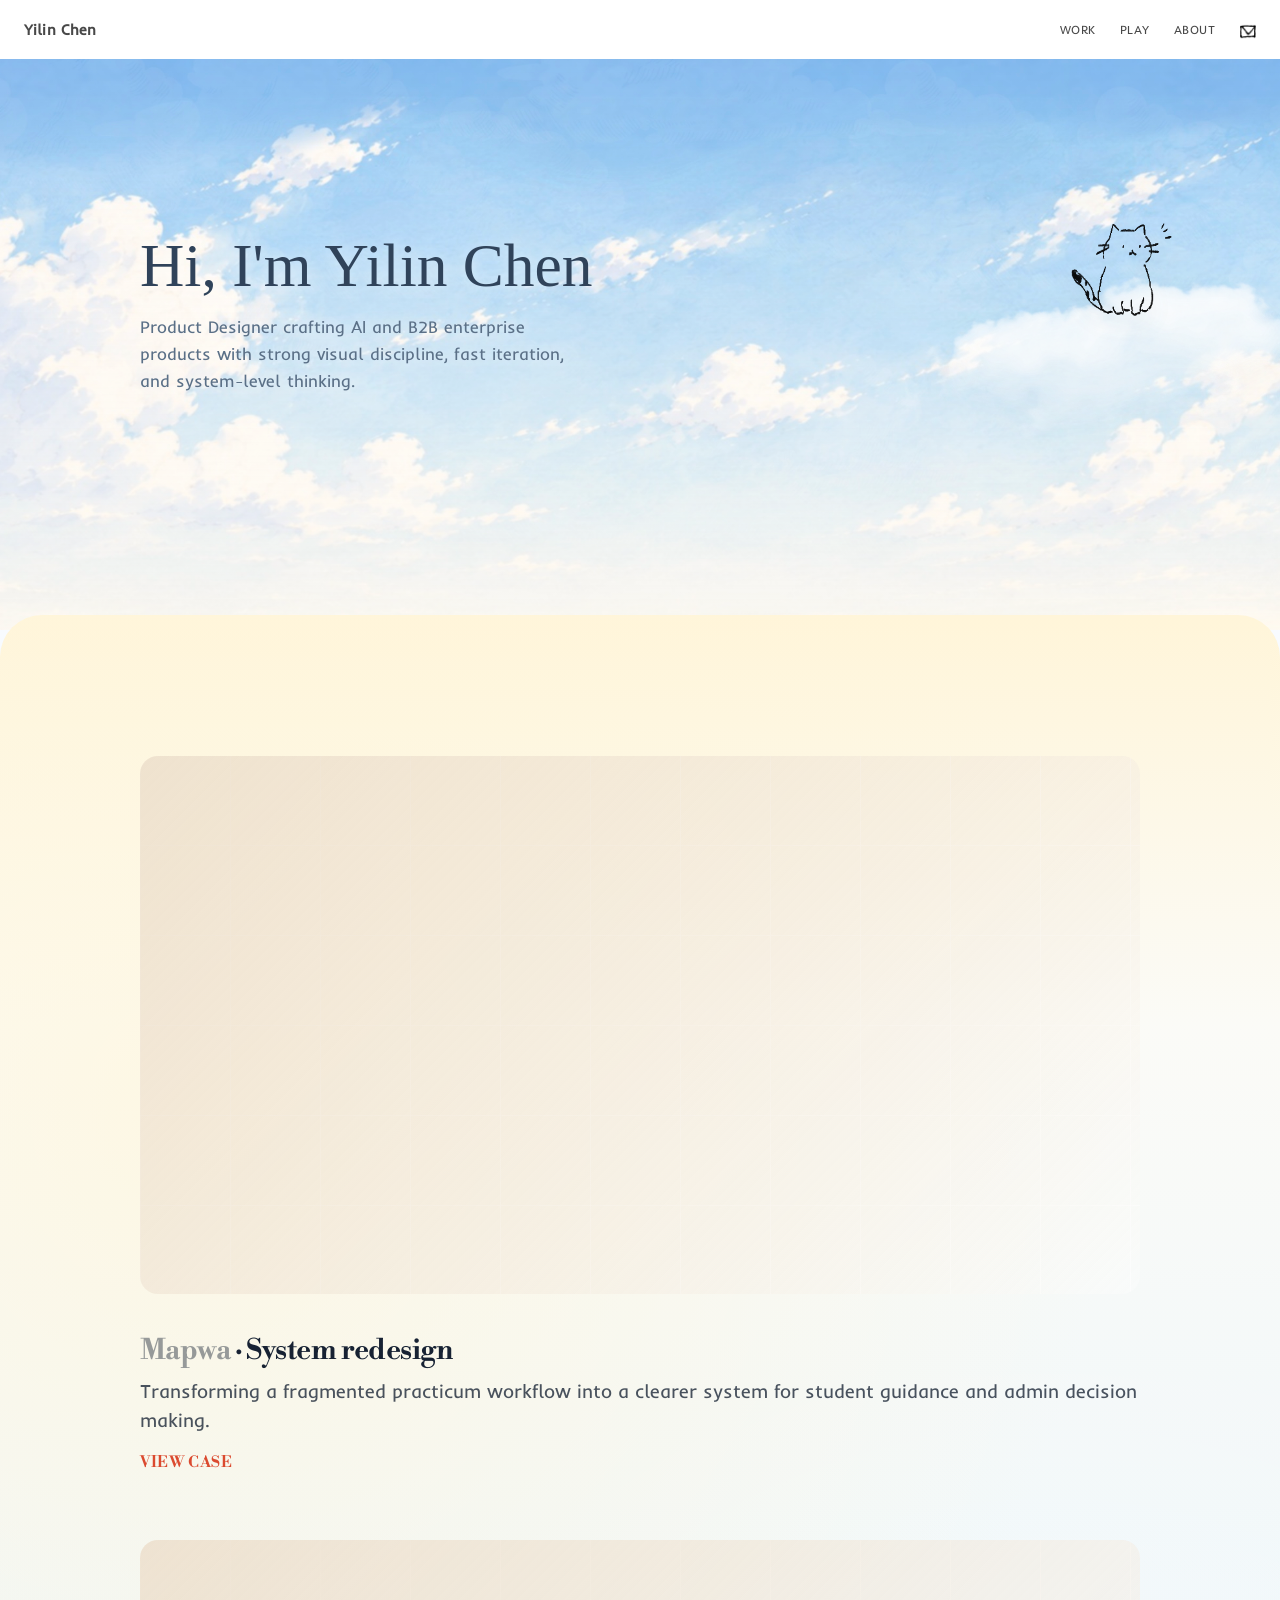
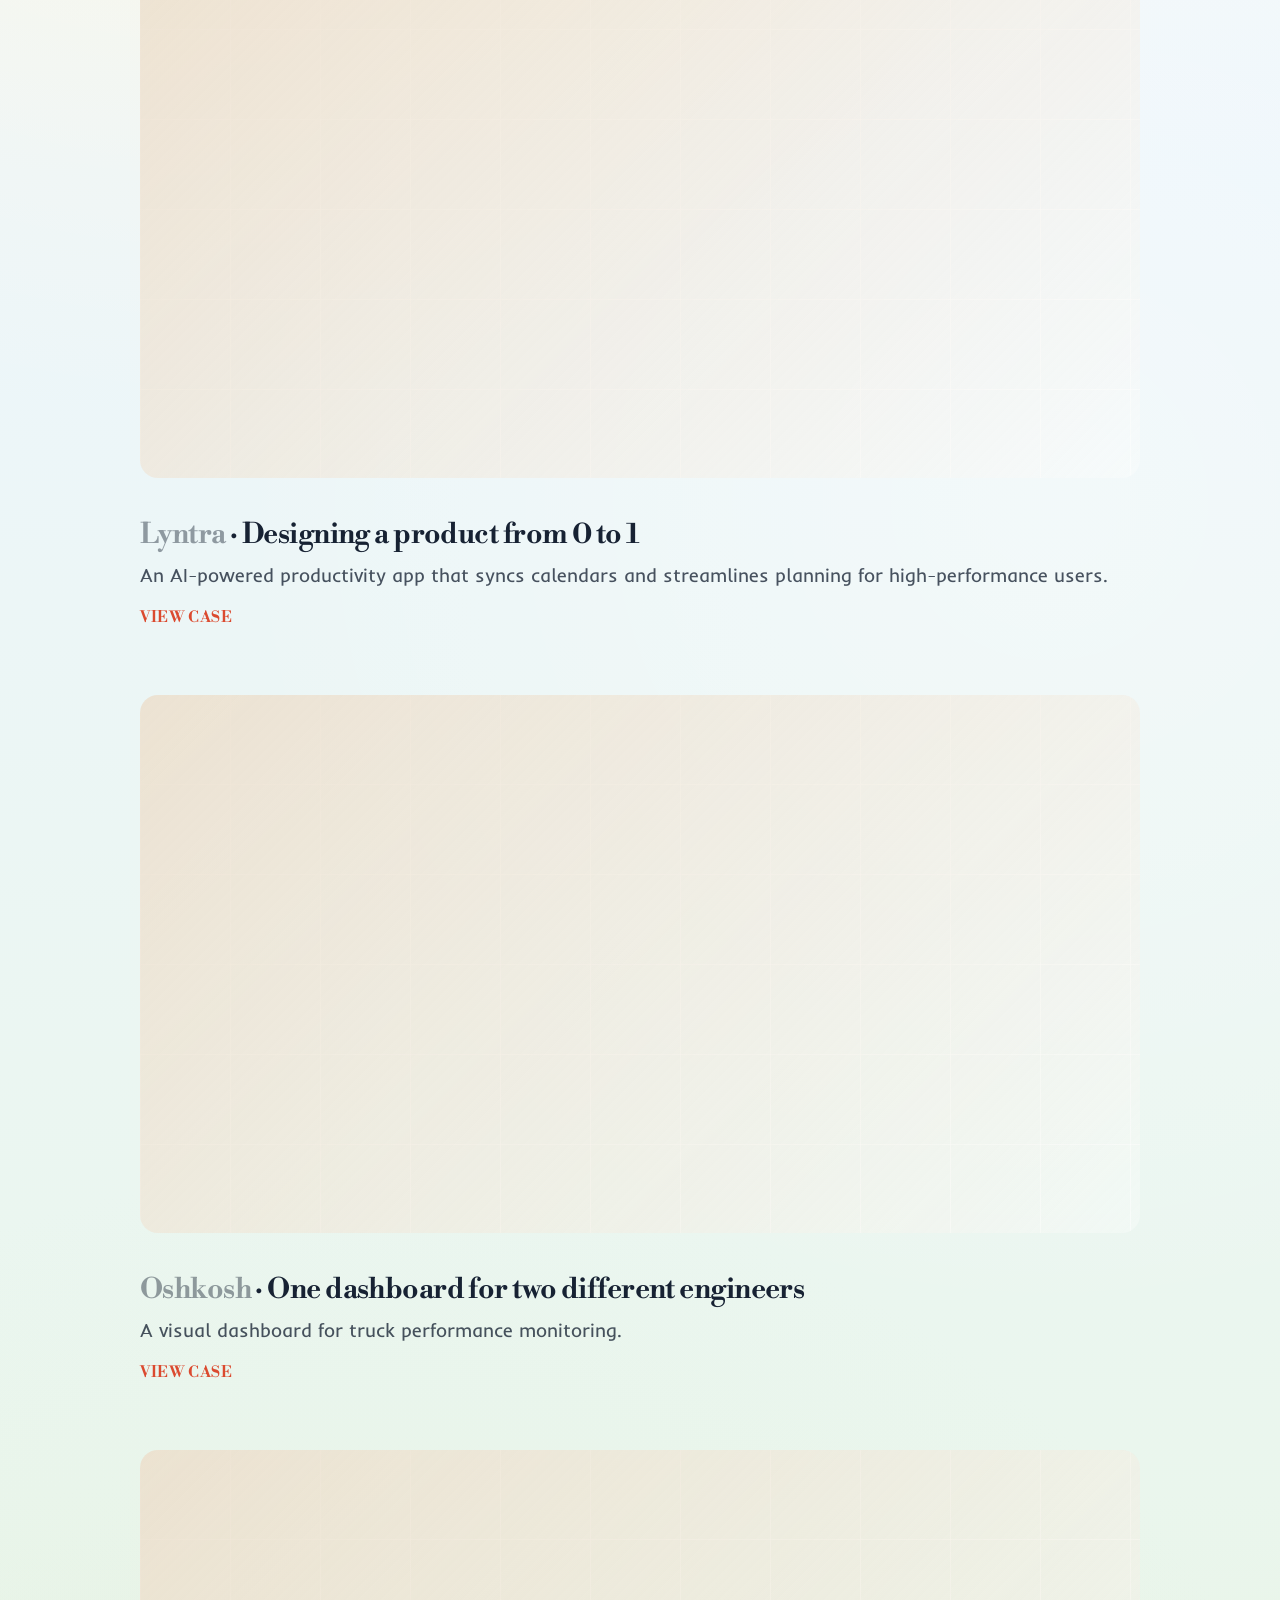
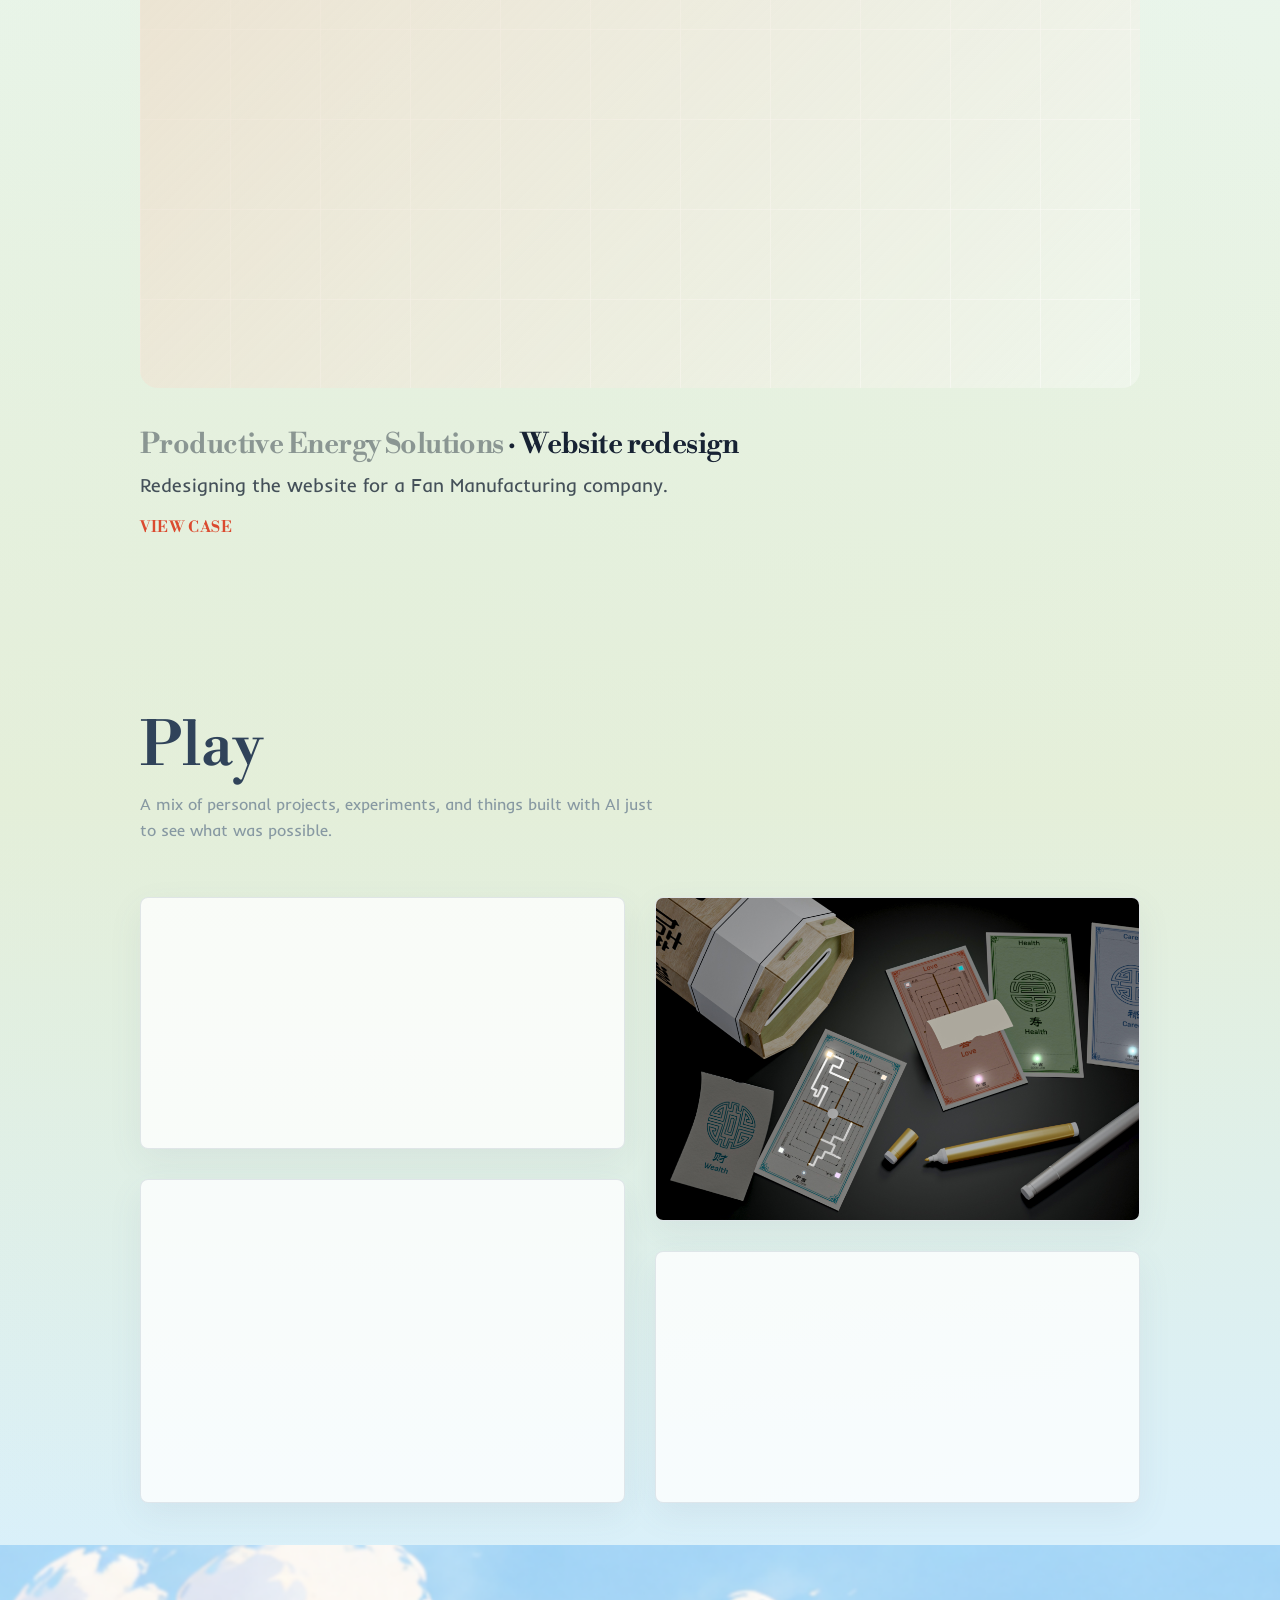
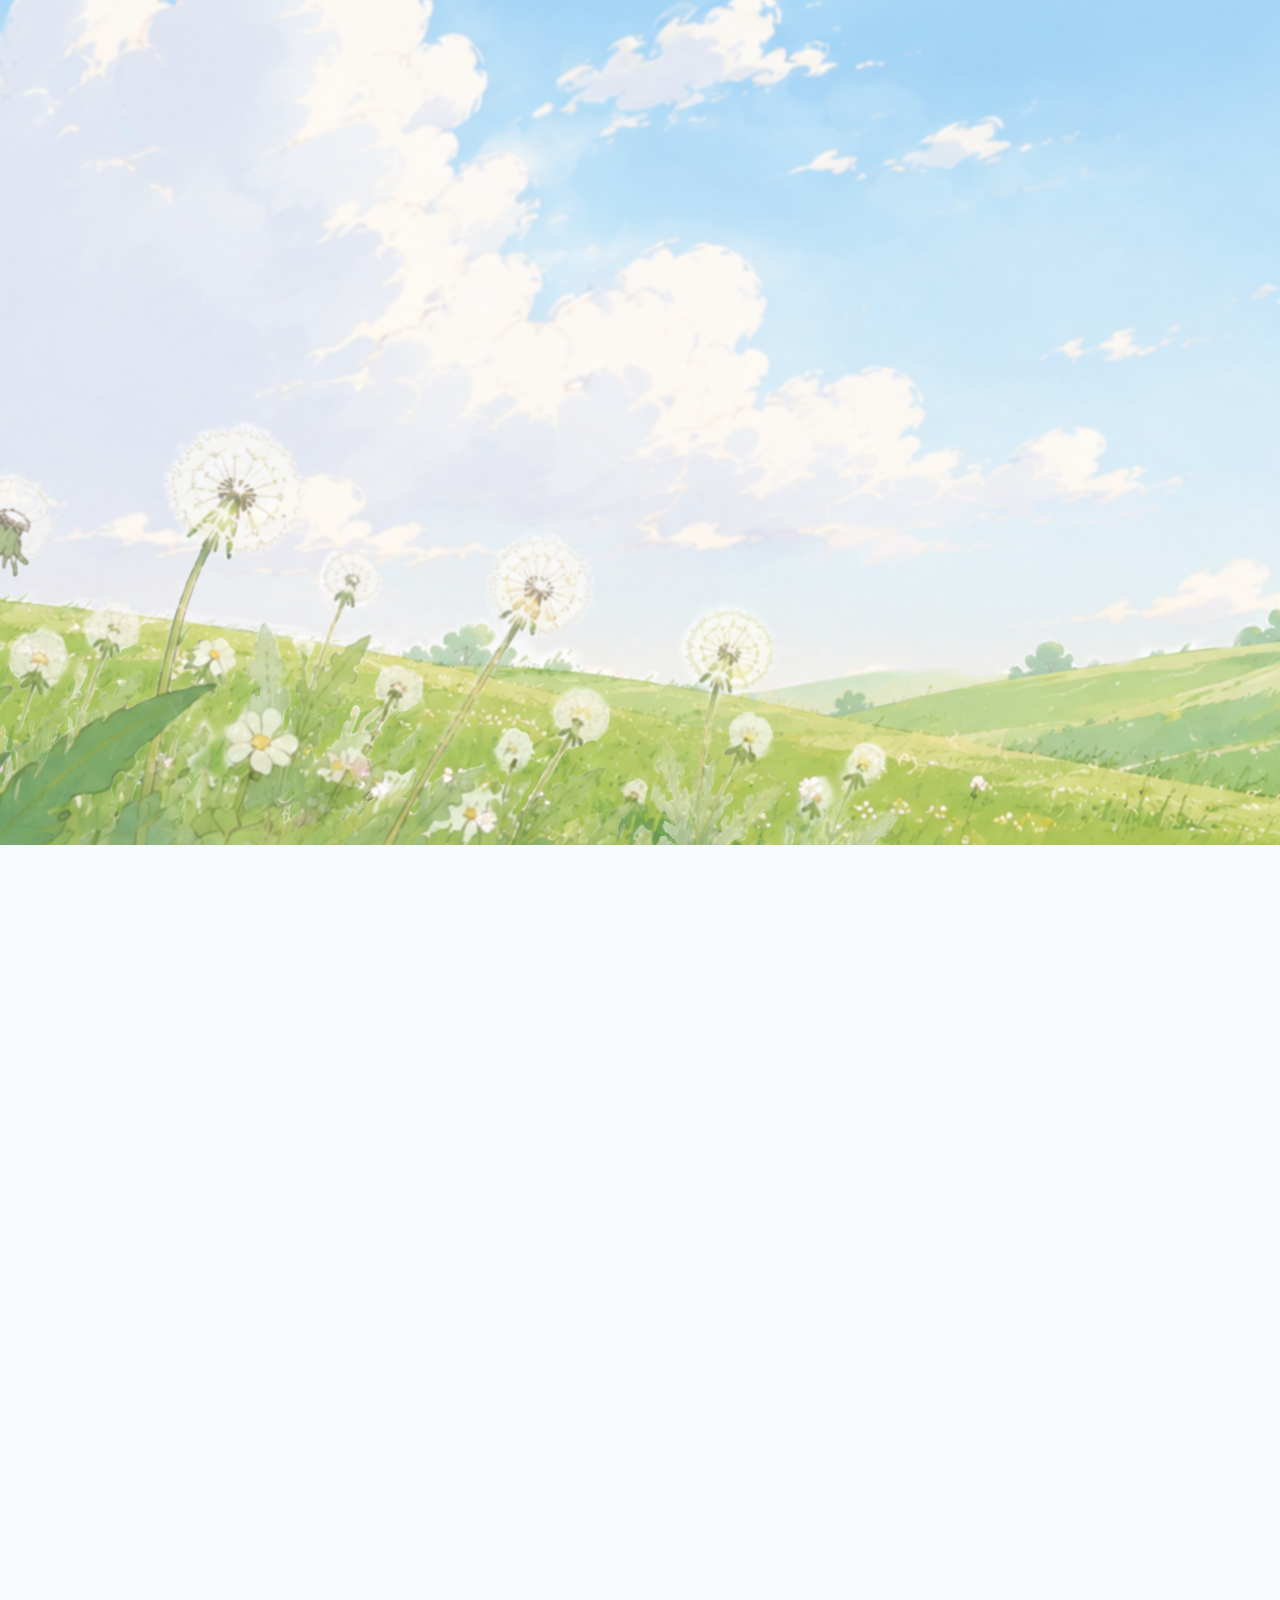
==== index.html @ 55164379 "Update MAPWA case study" ====
<!DOCTYPE html>
<html lang="en">
<head>
  <!-- Google tag (gtag.js) -->
  <script async src="https://www.googletagmanager.com/gtag/js?id=G-DXSJGCDD3M"></script>
  <script>
    window.dataLayer = window.dataLayer || [];
    function gtag(){dataLayer.push(arguments);}
    gtag('js', new Date());
    gtag('config', 'G-DXSJGCDD3M');
  </script>

  <meta charset="UTF-8">
  <meta name="viewport" content="width=device-width, initial-scale=1.0">
  <title>Yilin Chen Portfolio</title>
  <link rel="preconnect" href="https://fonts.googleapis.com">
  <link rel="preconnect" href="https://fonts.gstatic.com" crossorigin>
  <link href="https://fonts.googleapis.com/css2?family=Inder&family=Libre+Bodoni:wght@400;500;600;700&family=Nunito+Sans:opsz,wght@6..12,300;6..12,500;6..12,600;6..12,700&family=Permanent+Marker&display=swap" rel="stylesheet">
  <style>
    :root {
      --ink: #30435a;
      --soft-ink: #5b7087;
      --hero-height: 70vh;
      --art-ratio: 2548 / 965;
      --transition-top-radius: 42px;
      --case-study-width: 1000px;
      --hero-content-width: min(1120px, calc(100vw - 56px));
      --case-content-width: min(var(--case-study-width), calc(100vw - clamp(80px, 10vw, 140px)));
      --hero-artboard-x: -50%;
      --hero-artboard-y: -50%;
      --hero-artboard-scale: 1;
      --case-paper: #f5f5f5;
      --case-ink: #0f0f0f;
      --case-muted: #666;
      --case-line: rgba(15, 15, 15, 0.16);
      --case-accent: #db4a2f;
      --case-serif: "Crimson Pro", Georgia, "Times New Roman", serif;
      --case-sans: "Satoshi", ui-sans-serif, -apple-system, BlinkMacSystemFont, "Segoe UI", sans-serif;
      --about-sans: "Inder", ui-sans-serif, -apple-system, BlinkMacSystemFont, "Segoe UI", sans-serif;
      --display-serif: "Libre Bodoni", Georgia, "Times New Roman", serif;
      --play-modal-font: "Nunito Sans", ui-sans-serif, -apple-system, BlinkMacSystemFont, "Segoe UI", sans-serif;
    }

    * {
      box-sizing: border-box;
    }

    html {
      scroll-behavior: smooth;
    }

    body {
      margin: 0;
      min-height: 100vh;
      overflow-x: hidden;
      color: var(--ink);
      background: #f8fbff;
      font-family: ui-serif, Georgia, "Times New Roman", serif;
    }

    body.play-modal-open {
      overflow: hidden;
    }

    a {
      color: inherit;
      text-decoration: none;
    }

    .site-nav {
      position: absolute;
      top: 0;
      left: 0;
      right: 0;
      z-index: 5;
      display: flex;
      align-items: center;
      justify-content: space-between;
      width: min(1120px, calc(100% - 56px));
      margin: 0 auto;
      padding: 28px 0;
      font-family: ui-sans-serif, -apple-system, BlinkMacSystemFont, "Segoe UI", sans-serif;
      color: rgba(48, 67, 90, 0.82);
    }

    .brand {
      font-size: 0.95rem;
      font-weight: 650;
      letter-spacing: 0.02em;
    }

    .nav-links {
      display: flex;
      gap: 24px;
      font-size: 0.92rem;
      font-weight: 520;
    }

    .nav-toggle {
      display: none;
      width: 42px;
      height: 42px;
      min-width: 42px;
      min-height: 42px;
      padding: 0;
      border: 0;
      border-radius: 50%;
      background: rgba(255, 255, 255, 0.68);
      color: currentColor;
      box-shadow: 0 12px 30px rgba(48, 67, 90, 0.12);
      cursor: pointer;
    }

    .nav-toggle__line {
      display: block;
      width: 18px;
      height: 2px;
      margin: 4px auto;
      border-radius: 999px;
      background: currentColor;
      transition: transform 180ms ease, opacity 180ms ease;
    }

    .site-nav.is-open .nav-toggle__line:nth-child(1) {
      transform: translateY(6px) rotate(45deg);
    }

    .site-nav.is-open .nav-toggle__line:nth-child(2) {
      opacity: 0;
    }

    .site-nav.is-open .nav-toggle__line:nth-child(3) {
      transform: translateY(-6px) rotate(-45deg);
    }

    .hero {
      position: relative;
      height: var(--hero-height);
      overflow: hidden;
      isolation: isolate;
      background: linear-gradient(180deg, #d9edfb 0%, #edf6fb 58%, #fbfbf7 100%);
    }

    .hero::before {
      content: "";
      position: absolute;
      inset: 0;
      z-index: -1;
      background:
        radial-gradient(circle at 16% 24%, rgba(255, 255, 255, 0.34), transparent 22%),
        radial-gradient(circle at 78% 15%, rgba(255, 255, 255, 0.2), transparent 24%),
        linear-gradient(90deg, rgba(255, 255, 255, 0.38), transparent 48%);
      mix-blend-mode: screen;
      pointer-events: none;
    }

    .hero-artboard {
      position: absolute;
      left: 50%;
      top: 50%;
      z-index: 0;
      width: max(100vw, calc(var(--hero-height) * var(--art-ratio)));
      aspect-ratio: var(--art-ratio);
      transform:
        translate(var(--hero-artboard-x), var(--hero-artboard-y))
        scale(var(--hero-artboard-scale));
      background:
        linear-gradient(180deg, rgba(255, 255, 255, 0.06), rgba(255, 252, 242, 0.42)),
        url("hero/sky.jpg") center / contain no-repeat;
      pointer-events: none;
    }

    .hero-inner {
      position: relative;
      z-index: 3;
      display: grid;
      grid-template-columns: minmax(260px, 0.92fr) minmax(360px, 1.08fr);
      align-items: center;
      width: var(--hero-content-width);
      height: 100%;
      margin: 0 auto;
    }

    .intro {
      max-width: 500px;
      margin-left: calc((var(--hero-content-width) - var(--case-content-width)) / 2);
      opacity: 0;
      transform: translateY(18px);
      animation: intro-in 1100ms ease forwards;
      animation-delay: 2800ms;
    }

    .intro h1 {
      margin: 0 0 18px;
      font-family: "Permanent Marker", "Brush Script MT", "Bradley Hand", "Segoe Print", cursive;
      font-size: clamp(2.4rem, 4.8vw, 5rem);
      line-height: 0.96;
      font-weight: 500;
      letter-spacing: 0;
      text-wrap: balance;
      text-shadow: 0 1px 16px rgba(255, 255, 255, 0.6);
    }

    .intro p {
      margin: 0;
      max-width: 430px;
      color: var(--soft-ink);
      font-family: var(--about-sans);
      font-size: clamp(0.92rem, 1.35vw, 1.08rem);
      line-height: 1.58;
      letter-spacing: 0;
      text-shadow: 0 1px 14px rgba(255, 255, 255, 0.7);
    }

    .sky-stage {
      position: relative;
      height: min(430px, 58vh);
      min-height: 320px;
    }

    .hero-cloud,
    .hero-cat {
      position: absolute;
      inset: 0;
      pointer-events: none;
    }

    .hero-cloud {
      z-index: 1;
      opacity: 0.93;
      filter: drop-shadow(0 10px 18px rgba(91, 122, 148, 0.08));
    }

    .hero-cloud img,
    .hero-cat img {
      position: absolute;
      inset: 0;
      display: block;
      width: 100%;
      height: 100%;
      object-fit: contain;
      object-position: center;
      opacity: 0;
    }

    .hero-cloud img {
      transition: opacity 260ms ease;
    }

    .hero-cloud-1 {
      transition: opacity 820ms ease, transform 820ms ease;
    }

    .hero-cloud-2 {
      transition: opacity 820ms ease, transform 820ms ease;
    }

    .hero-cloud.is-gone {
      opacity: 0;
      transform: scale(0.99);
    }

    .hero-cat {
      z-index: 2;
      filter: drop-shadow(0 10px 10px rgba(72, 92, 112, 0.16));
    }

    .hero-cat img {
      transition: opacity 260ms ease-in-out;
    }

    .hero-cat img.is-visible {
      opacity: 1;
    }

    .soft-grain {
      position: absolute;
      inset: -20%;
      z-index: -1;
      opacity: 0.12;
      background-image:
        radial-gradient(circle at 20% 20%, rgba(255,255,255,0.8) 0 1px, transparent 1px),
        radial-gradient(circle at 70% 40%, rgba(255,255,255,0.75) 0 1px, transparent 1px);
      background-size: 42px 38px, 56px 52px;
      pointer-events: none;
    }

    .section-inner {
      width: min(1120px, calc(100% - 56px));
      margin: 0 auto;
    }

    .section-kicker {
      margin: 0 0 18px;
      color: rgba(91, 112, 135, 0.74);
      font-family: ui-sans-serif, -apple-system, BlinkMacSystemFont, "Segoe UI", sans-serif;
      font-size: 0.86rem;
      font-weight: 650;
      letter-spacing: 0.08em;
      text-transform: uppercase;
    }

    .glide-transition {
      position: relative;
      padding: clamp(86px, 11vw, 150px) 0 42px;
      margin-top: calc(var(--transition-top-radius) * -0.35);
      border-radius: var(--transition-top-radius) var(--transition-top-radius) 0 0;
      background:
        radial-gradient(circle at 16% 12%, rgba(255, 246, 220, 0.72), transparent 24%),
        radial-gradient(circle at 82% 36%, rgba(255, 255, 255, 0.34), transparent 30%),
        radial-gradient(circle at 28% 78%, rgba(226, 238, 218, 0.5), transparent 32%),
        linear-gradient(180deg, #fff5d9 0%, #fbfbf7 10%, #edf6fb 28%, #eaf6ed 60%, #e5efd9 82%, #d9f0fb 100%);
      overflow: hidden;
    }

    .glide-stage {
      position: relative;
      width: min(1180px, calc(100% - clamp(48px, 8vw, 132px)));
      margin: 0 auto;
      background: transparent;
    }

    .glide-stage::after {
      content: none;
    }

    .case-showcase,
    .play-section {
      position: relative;
      z-index: 3;
      margin: 0 auto;
    }

    .case-showcase {
      width: var(--case-content-width);
    }

    .play-section {
      width: var(--case-content-width);
    }

    .case-showcase h2,
    .play-section h2 {
      margin: 0;
      font-size: clamp(2.2rem, 5vw, 3.8rem);
      line-height: 1;
      font-weight: 500;
      text-align: left;
    }

    .case-grid {
      display: grid;
      gap: clamp(64px, 9vw, 68px);
      margin-top: 0;
    }

    .case-card {
      display: grid;
      gap: clamp(18px, 3vw, 28px);
      border: 0;
      border-radius: 0;
      background: transparent;
      box-shadow: none;
      overflow: visible;
    }

    .case-copy {
      width: 100%;
      padding: 0;
    }

    .case-year {
      display: inline-flex;
      align-items: center;
      min-height: 36px;
      padding: 0 16px;
      border-radius: 999px;
      background: #fff0eb;
      color: #db4a2f;
      font-family: ui-sans-serif, -apple-system, BlinkMacSystemFont, "Segoe UI", sans-serif;
      font-size: 0.92rem;
      font-weight: 700;
    }

    .case-title {
      margin: 12px 0 10px;
      color: #172233;
      font-family: var(--display-serif);
      font-size: clamp(1.35rem, 2.2vw, 1.85rem);
      line-height: 1.18;
      font-weight: 760;
      letter-spacing: -0.02em;
    }

    .case-title span {
      color: rgba(23, 34, 51, 0.44);
      font-weight: 750;
    }

    .case-desc {
      margin: 0;
      color: rgba(23, 34, 51, 0.78);
      font-family: var(--about-sans);
      font-size: clamp(1rem, 1.7vw, 1.2rem);
      line-height: 1.52;
    }

    .case-link {
      display: inline-flex;
      gap: 12px;
      margin-top: 18px;
      color: #db4a2f;
      font-family: var(--display-serif);
      font-size: 0.96rem;
      font-weight: 800;
      letter-spacing: 0.04em;
      text-transform: uppercase;
    }

    .case-link--disabled {
      cursor: default;
    }

    .case-media--disabled {
      cursor: default;
    }

    .case-media {
      min-height: clamp(280px, 42vw, 560px);
      margin: 0;
      border-radius: 18px;
      background:
        linear-gradient(135deg, rgba(236, 222, 203, 0.84), rgba(255, 255, 255, 0.32)),
        linear-gradient(90deg, rgba(255,255,255,0.45) 1px, transparent 1px),
        linear-gradient(0deg, rgba(255,255,255,0.45) 1px, transparent 1px);
      background-size: auto, 90px 90px, 90px 90px;
      display: grid;
      place-items: center;
      color: rgba(23, 34, 51, 0.34);
      font-family: ui-sans-serif, -apple-system, BlinkMacSystemFont, "Segoe UI", sans-serif;
      font-weight: 700;
      overflow: hidden;
      cursor: pointer;
      text-decoration: none;
    }

    .case-media:focus-visible {
      outline: 3px solid rgba(219, 74, 47, 0.58);
      outline-offset: 6px;
    }

    .case-media video {
      width: 100%;
      height: 100%;
      min-height: inherit;
      display: block;
      object-fit: cover;
    }

    .case-media__video--mapwa {
      transform: scale(1.08) translateY(-1.5%);
      transform-origin: center center;
    }

    .play-card {
      min-height: clamp(220px, 26vw, 330px);
      border: 1px solid rgba(91, 112, 135, 0.16);
      border-radius: 8px;
      background: rgba(255, 255, 255, 0.78);
      box-shadow: 0 12px 34px rgba(84, 106, 126, 0.08);
      overflow: hidden;
      color: inherit;
    }

    .play-card::before {
      content: "";
      display: block;
      height: 62%;
      background:
        linear-gradient(135deg, rgba(218, 237, 250, 0.74), rgba(255, 255, 255, 0.1)),
        radial-gradient(circle at 34% 36%, rgba(91, 112, 135, 0.15), transparent 22%);
    }

    .play-card span {
      display: block;
      padding: 18px;
      color: rgba(48, 67, 90, 0.74);
      font-family: var(--display-serif);
      font-size: 0.92rem;
      font-weight: 620;
    }

    .play-card:has(.play-card__cover)::before,
    .play-card:has(.play-card__cover) span {
      display: none;
    }

    .play-card__cover {
      display: block;
      width: 100%;
      height: 100%;
      object-fit: cover;
      background: transparent;
    }

    .play-card__cover--contain {
      object-fit: contain;
    }

    .play-card__cover--inset-crop {
      width: calc(100% + 6px);
      height: calc(100% + 6px);
      margin: -3px;
    }

    .play-card-button,
    .play-card-link {
      display: block;
      padding: 0;
      text-align: left;
      cursor: pointer;
      appearance: none;
    }

    .play-card-button:hover,
    .play-card-link:hover {
      transform: translateY(-2px);
      box-shadow: 0 18px 42px rgba(84, 106, 126, 0.14);
    }

    .play-card-button:focus-visible,
    .play-card-link:focus-visible {
      outline: 3px solid rgba(219, 74, 47, 0.38);
      outline-offset: 4px;
    }

    .glide-cat {
      position: fixed;
      left: 0;
      top: 0;
      width: var(--transition-cat-size, clamp(190px, 24vw, 340px));
      aspect-ratio: 1;
      z-index: 4;
      transform: translate(-999px, -999px);
      transform-origin: 50% 50%;
      opacity: 1;
      filter: drop-shadow(0 14px 14px rgba(72, 92, 112, 0.14));
      transition: opacity 420ms ease, transform 120ms linear, width 300ms ease;
      pointer-events: none;
    }

    .glide-cat.is-hidden {
      opacity: 0;
    }

    .glide-cat.is-flight {
      --transition-cat-size: clamp(160px, 18vw, 260px);
    }

    .glide-cat.is-run {
      --transition-cat-size: clamp(250px, 31vw, 430px);
    }

    .transition-frame {
      position: absolute;
      inset: 0;
      display: block;
      width: 100%;
      height: 100%;
      object-fit: contain;
      object-position: center;
      opacity: 0;
      transition: opacity 280ms ease;
      will-change: opacity, transform;
    }

    .transition-frame.is-active {
      opacity: 1;
    }

    .play-section {
      min-height: auto;
      padding-top: clamp(110px, 16vw, 180px);
    }

    .play-intro {
      margin-bottom: clamp(28px, 5vw, 54px);
    }

    .play-intro h2 {
      font-family: var(--display-serif);
    }

    .play-grid {
      display: grid;
      grid-template-columns: repeat(2, minmax(0, 1fr));
      align-items: start;
      justify-content: center;
      gap: 30px;
    }

    .play-column {
      display: grid;
      gap: 30px;
    }

    .play-card {
      width: 100%;
      min-height: 0;
      transform: none;
    }

    .play-card--wide {
      aspect-ratio: 452 / 235;
    }

    .play-card--tall {
      width: 100%;
      aspect-ratio: 447 / 298;
    }

    .play-card--project-03 {
      justify-self: end;
    }

    .play-card--alt::before {
      background:
        linear-gradient(145deg, rgba(255, 255, 255, 0.2), rgba(48, 67, 90, 0.08)),
        radial-gradient(circle at 62% 38%, rgba(48, 67, 90, 0.15), transparent 24%);
    }

    .section-note {
      margin: 14px auto 0;
      max-width: 520px;
      color: rgba(91, 112, 135, 0.68);
      font-family: var(--about-sans);
      line-height: 1.6;
      text-align: center;
    }

    .case-showcase .section-note,
    .play-intro .section-note {
      margin-left: 0;
      text-align: left;
    }

    .play-modal {
      position: fixed;
      inset: 0;
      z-index: 20;
      display: none;
      padding: clamp(18px, 4vw, 48px);
      background: rgba(20, 28, 38, 0.48);
      overflow-y: auto;
    }

    .play-modal.is-open {
      display: block;
    }

    .play-modal__panel {
      position: relative;
      width: min(760px, 100%);
      margin: 0 auto;
      border-radius: 8px;
      background: var(--case-paper);
      box-shadow: 0 28px 80px rgba(20, 28, 38, 0.24);
      overflow: hidden;
    }

    .play-modal__close {
      position: absolute;
      top: 14px;
      right: 14px;
      z-index: 2;
      display: grid;
      width: 34px;
      height: 34px;
      place-items: center;
      border: 0;
      border-radius: 50%;
      background: rgba(245, 245, 245, 0.92);
      color: var(--case-ink);
      cursor: pointer;
      font-family: var(--play-modal-font);
      font-size: 1.35rem;
      line-height: 1;
      box-shadow: 0 8px 22px rgba(15, 15, 15, 0.12);
    }

    .play-modal__cover {
      width: 100%;
      height: clamp(180px, 28vw, 260px);
      display: block;
      object-fit: cover;
      background: #ece7e2;
    }

    .play-modal__body {
      display: grid;
      gap: 16px;
      padding: clamp(28px, 5vw, 42px);
      color: var(--case-ink);
      font-family: var(--play-modal-font);
    }

    .play-modal__title {
      margin: 0;
      max-width: 620px;
      color: var(--case-ink);
      font-family: var(--case-serif);
      font-size: clamp(2.1rem, 5vw, 3rem);
      line-height: 1.02;
      font-weight: 700;
      letter-spacing: -0.04em;
      overflow-wrap: anywhere;
    }

    .play-modal__hook {
      margin: -4px 0 6px;
      max-width: 560px;
      color: var(--case-ink);
      font-size: clamp(1rem, 2vw, 1.18rem);
      line-height: 1.62;
      font-weight: 300;
    }

    .play-modal__label {
      justify-self: start;
      margin: 12px 0 0;
      padding: 0;
      border-radius: 0;
      background: transparent;
      color: var(--case-ink);
      font-family: var(--play-modal-font);
      font-size: clamp(1.65rem, 3.5vw, 2.35rem);
      font-weight: 800;
      letter-spacing: -0.03em;
      line-height: 1.08;
    }

    .play-modal__copy {
      margin: 0;
      max-width: 640px;
      color: var(--case-ink);
      font-size: 1rem;
      line-height: 1.7;
      font-weight: 300;
    }

    .play-modal__copy + .play-modal__copy {
      margin-top: -4px;
    }

    .play-modal__image {
      display: block;
      width: 100%;
      border-radius: 6px;
      background: #ece7e2;
      object-fit: cover;
    }

    .play-modal__video {
      display: block;
      width: 100%;
      border-radius: 6px;
      background: #000;
    }

    .play-modal__two,
    .play-modal__three,
    .play-modal__steps {
      display: grid;
      gap: 12px;
    }

    .play-modal__two {
      grid-template-columns: repeat(2, minmax(0, 1fr));
    }

    .play-modal__three {
      grid-template-columns: repeat(3, minmax(0, 1fr));
    }

    .play-modal__ritual {
      height: 144px;
    }

    .play-modal__wide-image {
      max-height: 280px;
      object-fit: contain;
      background: transparent;
    }

    .play-modal__image-stack {
      display: grid;
      gap: 0;
    }

    .play-modal__image-stack figure + figure {
      margin-top: 18px;
    }

    .play-modal__image-note + figure {
      margin-top: 0;
    }

    .play-modal__full-image {
      height: auto;
      max-height: none;
      object-fit: contain;
      background: transparent;
    }

    .play-modal__concept img {
      height: auto;
      object-fit: contain;
      background: transparent;
    }

    .play-modal__step-image {
      height: 200px;
    }

    .play-modal__step-caption {
      margin: 8px 0 0;
      color: var(--case-ink);
      font-size: 0.78rem;
      font-weight: 560;
      line-height: 1.35;
      letter-spacing: 0.01em;
    }

    .play-modal__steps {
      grid-template-columns: repeat(2, minmax(0, 1fr));
      gap: 10px;
    }

    .play-modal__step--wide {
      grid-column: 1 / -1;
    }

    .play-modal__step--wide .play-modal__step-image {
      height: 260px;
    }

    .play-modal figure {
      margin: 0;
    }

    .play-modal__caption {
      margin: 8px 0 0;
      color: var(--case-ink);
      font-size: 0.86rem;
      font-weight: 600;
      letter-spacing: 0;
      line-height: 1.35;
      text-align: center;
    }

    .play-modal__image-note {
      margin: 18px 0 0;
      color: var(--case-ink);
      font-size: 1rem;
      font-weight: 300;
      line-height: 1.7;
    }

    .scroll-footer {
      position: relative;
      height: 320vh;
    }

    .footer-scene {
      position: sticky;
      top: 0;
      width: 100%;
      height: 100vh;
      min-height: 520px;
      overflow: hidden;
      background: #d9f0fb;
    }

    #scene-canvas {
      display: block;
      width: 100%;
      height: 100%;
      transition: filter 500ms ease, transform 500ms ease;
    }

    .footer-scene.contact-active #scene-canvas {
      filter: blur(12px) saturate(0.72) brightness(0.94);
      transform: scale(1.035);
    }

    .contact-panel {
      position: absolute;
      inset: 0;
      z-index: 3;
      display: grid;
      place-items: center;
      overflow: hidden;
      background: rgba(246, 250, 245, 0.16);
      opacity: 0;
      pointer-events: none;
      transition: opacity 420ms ease;
    }

    .contact-panel.is-visible {
      pointer-events: auto;
    }

    .contact-title {
      display: none;
      position: absolute;
      top: clamp(28px, 5vh, 62px);
      left: 50%;
      z-index: 5;
      margin: 0;
      color: rgba(48, 67, 90, 0.9);
      font-size: clamp(2rem, 4vw, 4.5rem);
      font-weight: 500;
      line-height: 1;
      transform: translateX(-50%);
      text-shadow: 0 8px 28px rgba(255, 255, 255, 0.8);
      white-space: nowrap;
    }

    .contact-artboard {
      position: absolute;
      left: 50%;
      top: 50%;
      width: clamp(900px, 96vw, 1540px);
      aspect-ratio: 2560 / 974;
      transform: translate(-46%, -50%);
    }

    .contact-yarn {
      position: absolute;
      inset: 0;
      z-index: 2;
      display: block;
      width: 100%;
      height: 100%;
      object-fit: contain;
      pointer-events: none;
      user-select: none;
    }

    .contact-cat-frame {
      position: absolute;
      inset: 0;
      z-index: 4;
      display: block;
      width: 100%;
      height: 100%;
      object-fit: contain;
      opacity: 0;
      pointer-events: none;
      user-select: none;
      transition: opacity 120ms ease;
    }

    .contact-cat-origin {
      opacity: 1;
    }

    .contact-cat-hover {
      opacity: 0;
    }

    .contact-artboard.is-reacting .contact-cat-origin {
      opacity: 0;
    }

    .contact-artboard.is-reacting .contact-cat-hover {
      opacity: 1;
    }

    .contact-form {
      position: absolute;
      inset: 0;
      z-index: 3;
      font-family: ui-sans-serif, -apple-system, BlinkMacSystemFont, "Segoe UI", sans-serif;
    }

    .contact-field {
      position: absolute;
      display: block;
      margin: 0;
    }

    .contact-field--name {
      left: 31%;
      top: 12.5%;
      width: 32%;
      height: 12%;
    }

    .contact-field--email {
      left: 30%;
      top: 26%;
      width: 34%;
      height: 12%;
    }

    .contact-field--message {
      left: 30%;
      top: 41%;
      width: 34%;
      height: 18%;
    }

    .contact-field input,
    .contact-field textarea {
      width: 100%;
      height: 100%;
      padding: 8px 18px 12px;
      border: 0;
      outline: none;
      color: #30435a;
      background: transparent;
      box-shadow: none;
      font: inherit;
      line-height: 1.4;
      resize: none;
      transition: color 180ms ease;
    }

    .contact-field input::placeholder,
    .contact-field textarea::placeholder {
      color: rgba(48, 67, 90, 0.62);
      font-size: clamp(0.72rem, 0.9vw, 0.86rem);
      font-weight: 650;
      letter-spacing: 0.08em;
      text-transform: uppercase;
      opacity: 1;
      transition: opacity 140ms ease;
    }

    .contact-field input:focus::placeholder,
    .contact-field textarea:focus::placeholder {
      opacity: 0;
    }

    .contact-send {
      position: absolute;
      left: 50.4%;
      top: 82%;
      z-index: 5;
      width: 6.2%;
      aspect-ratio: 1;
      padding: 0;
      border: 0;
      border-radius: 50%;
      color: transparent;
      background: transparent;
      cursor: pointer;
    }

    .contact-send::after {
      content: none;
    }

    .contact-send:focus-visible {
      outline: 3px solid rgba(255, 255, 255, 0.9);
      outline-offset: 4px;
    }

    .contact-status {
      position: absolute;
      left: 50%;
      bottom: 1.5%;
      z-index: 5;
      margin: 0;
      color: rgba(48, 67, 90, 0.78);
      font-size: 0.78rem;
      transform: translateX(-50%);
      white-space: nowrap;
    }

    @keyframes intro-in {
      to {
        opacity: 1;
        transform: translateY(0);
      }
    }


    .ai-chatbot-embed {
      position: fixed;
      right: 0;
      bottom: 0;
      z-index: 30;
      width: 180px;
      height: 180px;
      border: 0;
      background: transparent;
      pointer-events: auto;
      transition: width 260ms ease, height 260ms ease;
    }

    .ai-chatbot-embed.is-open,
    .ai-chatbot-embed:focus-within {
      width: min(408px, 100vw);
      height: min(660px, 100vh);
    }

    .ai-chatbot-embed iframe {
      width: 100%;
      height: 100%;
      border: 0;
      background: transparent;
      display: block;
    }

    @media (prefers-reduced-motion: reduce) {
      .intro {
        animation-duration: 1ms;
        animation-delay: 1ms;
      }

      .hero-cloud-1,
      .hero-cloud-2 {
        transition-duration: 1ms;
      }
    }

    @media (min-width: 761px) and (max-width: 1100px) {
      :root {
        --hero-artboard-x: clamp(-66%, calc(-50% - (1100px - 100vw) * 0.6), -50%);
        --hero-artboard-y: -52%;
      }
    }

    @media (max-width: 760px) {
      :root {
        --hero-artboard-x: -72%;
        --hero-artboard-y: -56%;
        --hero-artboard-scale: 0.9;
      }

      .site-nav {
        position: absolute;
        width: min(100% - 36px, 560px);
        padding: 22px 0;
      }

      .nav-links {
        position: absolute;
        top: 72px;
        right: 0;
        display: grid;
        gap: 12px;
        min-width: 156px;
        padding: 16px 18px;
        border-radius: 18px;
        background: rgba(255, 255, 255, 0.82);
        box-shadow: 0 18px 42px rgba(48, 67, 90, 0.16);
        font-size: 0.9rem;
        opacity: 0;
        pointer-events: none;
        transform: translateY(-8px);
        transition: opacity 180ms ease, transform 180ms ease;
        -webkit-backdrop-filter: blur(18px);
        backdrop-filter: blur(18px);
      }

      .site-nav.is-open .nav-links {
        opacity: 1;
        pointer-events: auto;
        transform: translateY(0);
      }

      .nav-toggle {
        display: grid;
        place-items: center;
      }

      .hero-inner {
        grid-template-columns: 1fr;
        align-content: center;
        gap: 8px;
        width: min(100% - 36px, 560px);
        padding-top: 18px;
      }

      .intro {
        order: 2;
        margin-left: 0;
      }

      .sky-stage {
        order: 1;
        height: 330px;
        min-height: 300px;
      }

      .hero-artboard {
        width: max(100vw, calc(var(--hero-height) * var(--art-ratio)));
      }

      .section-inner {
        width: min(100% - 48px, 560px);
      }

      .glide-stage {
        width: 100%;
        min-height: 520px;
      }

      .case-showcase,
      .play-section {
        width: calc(100% - 56px);
        margin-left: auto;
        margin-right: auto;
      }

      .case-grid,
      .play-grid {
        grid-template-columns: 1fr;
        width: 100%;
      }

      .play-card--project-01 { order: 1; }
      .play-card--project-02 { order: 2; }
      .play-card--project-03 { order: 3; }
      .play-card--project-04 { order: 4; }

      .play-column {
        display: contents;
      }

      .play-card--tall,
      .play-card--wide {
        width: 100%;
        justify-self: stretch;
      }

      .case-card,
      .play-card {
        min-height: 220px;
      }

      .glide-cat {
        display: none;
      }

      .play-card:nth-child(n) {
        transform: none;
      }

      .play-modal {
        padding: 14px;
      }

      .play-modal__panel {
        border-radius: 8px;
      }

      .play-modal__cover {
        height: 180px;
      }

      .play-modal__body {
        padding: 26px 20px 30px;
      }

      .scroll-footer {
        height: 260svh;
      }

      .footer-scene {
        height: 100svh;
        min-height: 560px;
      }

      .contact-title {
        top: max(28px, calc(env(safe-area-inset-top) + 18px));
        font-size: clamp(2.1rem, 10vw, 3.25rem);
      }

      .contact-artboard {
        width: min(900px, 232vw);
        transform: translate(-46%, -50%);
      }

      .contact-field--name {
        left: 32.5%;
        width: 35%;
      }

      .contact-field--email,
      .contact-field--message {
        left: 32%;
        width: 36%;
      }

      .contact-send {
        left: 49.8%;
        width: 7%;
      }

      .contact-field input,
      .contact-field textarea {
        font-size: 16px;
      }

      .contact-status {
        bottom: max(12px, env(safe-area-inset-bottom));
      }

      .ai-chatbot-embed {
        width: 168px;
        height: 168px;
      }

      .ai-chatbot-embed.is-open,
      .ai-chatbot-embed:focus-within {
        width: 100vw;
        height: 100vh;
      }
    }
  </style>
  <link rel="stylesheet" href="site-nav.css?v=20260702-nav-size-split">
</head>
<body>
  <nav class="portfolio-nav" data-portfolio-nav aria-label="Main navigation">
    <a class="portfolio-nav__brand" href="index.html">Yilin Chen</a>
    <button class="portfolio-nav__toggle" type="button" aria-label="Open navigation" aria-expanded="false" aria-controls="portfolio-nav-links" data-portfolio-nav-toggle>
      <img class="portfolio-nav__icon portfolio-nav__icon--hamburger" src="images/nav/hamburger-icon.png" alt="" aria-hidden="true">
      <img class="portfolio-nav__icon portfolio-nav__icon--close" src="images/nav/menu-close.png" alt="" aria-hidden="true">
    </button>
    <div class="portfolio-nav__panel" id="portfolio-nav-links">
      <a href="#work" data-scroll-target="work">Work</a>
      <a href="#play" data-scroll-target="play">Play</a>
      <a href="about.html">About</a>
      <a class="portfolio-nav__contact" href="#scroll-footer" aria-label="Contact" data-scroll-target="contact">
        <img src="images/nav/contact-icon.png" alt="">
      </a>
    </div>
  </nav>
  <script>
    const trackHomeEvent = (eventName, params = {}) => {
      if (typeof window.gtag !== "function") return;
      window.gtag("event", eventName, params);
    };

    const closePortfolioNav = () => {
      const nav = document.querySelector("[data-portfolio-nav]");
      const toggle = document.querySelector("[data-portfolio-nav-toggle]");
      nav?.classList.remove("is-open");
      document.body.classList.remove("portfolio-nav-open");
      toggle?.setAttribute("aria-expanded", "false");
      toggle?.setAttribute("aria-label", "Open navigation");
    };

    const keepCleanHomeUrl = () => {
      const cleanPath = `${window.location.pathname}${window.location.search}`;
      window.history.replaceState(null, "", cleanPath);
    };

    document.addEventListener("click", (event) => {
      const scrollLink = event.target.closest("[data-scroll-target]");
      if (!scrollLink) return;

      const sectionName = scrollLink.dataset.scrollTarget;
      const target = sectionName === "contact"
        ? document.getElementById("scroll-footer")
        : document.getElementById(sectionName);
      if (!target) return;

      event.preventDefault();
      closePortfolioNav();
      trackHomeEvent("home_nav_click", { section_name: sectionName });

      if (sectionName === "contact") {
        const targetTop = target.offsetTop + Math.max(1, target.offsetHeight - window.innerHeight);
        window.scrollTo({ top: targetTop, behavior: "auto" });

        const contactPanel = document.getElementById("contact-panel");
        const footerScene = target.querySelector(".footer-scene");
        if (contactPanel) {
          contactPanel.style.opacity = "1";
          contactPanel.classList.add("is-visible");
          contactPanel.setAttribute("aria-hidden", "false");
        }
        footerScene?.classList.add("contact-active");
      } else {
        target.scrollIntoView({ behavior: "smooth", block: "start" });
      }

      keepCleanHomeUrl();
    }, true);
  </script>

  <section class="hero" aria-label="Intro hero">
    <div class="soft-grain"></div>
    <div class="hero-artboard" aria-hidden="true">
      <div class="hero-cloud hero-cloud-1">
        <img data-cloud src="hero/cloud1.png" alt="">
      </div>
      <div class="hero-cloud hero-cloud-2">
        <img data-cloud src="hero/cloud2.png" alt="">
      </div>
      <div class="hero-cloud hero-cloud-3">
        <img data-cloud src="hero/cloud3.png" alt="">
      </div>
      <div class="hero-cat">
        <img id="cat-frame-a" class="is-visible" alt="" src="">
        <img id="cat-frame-b" alt="" src="">
      </div>
    </div>

    <div class="hero-inner">
      <div class="intro" aria-live="polite">
        <h1>Hi, I'm Yilin Chen</h1>
        <p>Product Designer crafting AI and B2B enterprise products with strong visual discipline, fast iteration, and system-level thinking.</p>
      </div>

      <div class="sky-stage" aria-hidden="true"></div>
    </div>
  </section>

  <section class="glide-transition" id="work" aria-label="Case study transition">
    <div class="glide-stage">
      <div class="case-showcase">
        <div class="case-grid" aria-label="Case study placeholders">
          <article class="case-card">
            <a class="case-media" href="mapwa.html" aria-label="View Mapwa case study">
              <video class="case-media__video--mapwa" src="case-study-videos/mapwa.mp4" autoplay muted loop playsinline></video>
         
            </a>
            <div class="case-copy">
              <h3 class="case-title"><span>Mapwa</span> · System redesign</h3>
              <p class="case-desc">Transforming a fragmented practicum workflow into a clearer system for student guidance and admin decision making.</p>
              <a href="mapwa.html" class="case-link">View Case</a>
            </div>
          </article>
          <article class="case-card">
            <a class="case-media" href="lyntra.html" aria-label="View Lyntra case study">
              <video src="case-study-videos/lyntra.mov" autoplay muted loop playsinline></video>

            </a>
            <div class="case-copy">
              <h3 class="case-title"><span>Lyntra</span> · Designing a product from 0 to 1</h3>
              <p class="case-desc">An AI-powered productivity app that syncs calendars and streamlines planning for high-performance users.</p>
              <a href="lyntra.html" class="case-link">View Case</a>
            </div>
          </article>
          <article class="case-card">
            <a class="case-media" href="oshkosh.html" aria-label="View Oshkosh case study">
              <video src="case-study-videos/oshkosh.mp4" autoplay muted loop playsinline></video>
           
             
            </a>
            <div class="case-copy">
              <h3 class="case-title"><span>Oshkosh</span> · One dashboard for two different engineers</h3>
              <p class="case-desc">A visual dashboard for truck performance monitoring.</p>
              <a href="oshkosh.html" class="case-link">View Case</a>
            </div>
          </article>
          <article class="case-card">
            <a class="case-media" href="productive-energy-solutions.html" aria-label="View Productive Energy Solutions case study">
              <video src="case-study-videos/web.mp4" autoplay muted loop playsinline></video>
            
            </a>
            <div class="case-copy">
              <h3 class="case-title"><span>Productive Energy Solutions</span> · Website redesign</h3>
              <p class="case-desc">Redesigning the website for a Fan Manufacturing company.</p>
              <a href="productive-energy-solutions.html" class="case-link">View Case </a>
            </div>
          </article>
        </div>
      </div>
      <div class="glide-cat is-hidden" id="transition-cat">
        <img class="transition-frame is-active" id="transition-frame-a" alt="" src="">
        <img class="transition-frame" id="transition-frame-b" alt="" src="">
      </div>

      <section class="play-section" id="play" aria-label="Play projects">
        <div class="play-intro">
          <h2>Play</h2>
          <p class="section-note">A mix of personal projects, experiments, and things built with AI just to see what was possible.</p>
        </div>
        <div class="play-grid" aria-label="Play project placeholders">
          <div class="play-column">
            <button class="play-card play-card-button play-card--wide play-card--project-01" type="button" data-play-modal-open="vr-focus" aria-label="Open VR Focus Game project">
              <video class="play-card__cover play-card__cover--contain play-card__cover--inset-crop" src="play_project_covers/pro2.mp4" autoplay muted loop playsinline></video>
              <span>VR Focus Game</span>
            </button>
            <article class="play-card play-card--tall play-card--alt play-card--project-03" aria-label="AI chatbot project">
              <video class="play-card__cover play-card__cover--contain" src="play_project_covers/pro3.mov" autoplay muted loop playsinline></video>
              <span>AI Chatbot</span>
            </article>
          </div>
          <div class="play-column">
            <button class="play-card play-card-button play-card--tall play-card--alt play-card--project-02" type="button" data-play-modal-open="led-cards" aria-label="Open LED Enhanced Cards project">
              <img class="play-card__cover play-card__cover--inset-crop" src="play_project_covers/pro1.png" alt="">
              <span>LED Enhanced Cards</span>
            </button>
            <a class="play-card play-card-link play-card--wide play-card--project-04" href="https://text-explosion-p5.vercel.app/" target="_blank" rel="noopener noreferrer" aria-label="Open Text Booming app">
              <video class="play-card__cover play-card__cover--contain" src="play_project_covers/pro4.mov" autoplay muted loop playsinline></video>
              <span>Text Booming App</span>
            </a>
          </div>
        </div>
      </section>
    </div>
  </section>

  <div class="play-modal" id="led-cards-modal" aria-hidden="true" role="dialog" aria-modal="true" aria-labelledby="led-cards-title">
    <div class="play-modal__panel" role="document">
      <button class="play-modal__close" type="button" data-play-modal-close aria-label="Close LED Cards case study">×</button>
      <img class="play-modal__cover" src="led_cards_modal_assets/cover.png" alt="">
      <div class="play-modal__body">
        <h2 class="play-modal__title" id="led-cards-title">Transforming luck with LED enhanced cards</h2>
        <p class="play-modal__hook">A fortune card you have to draw on to change your luck.</p>

        <div class="play-modal__label">Why</div>
        <p class="play-modal__copy">

People tend to rely on fortune telling instead of taking action, but the ritual itself carries real anticipation and a sense of mystery. The question was how to keep that feeling, while nudging people to realize their luck is something they shape, not just receive.</p>
        <div class="play-modal__two">
          <img class="play-modal__image play-modal__ritual" src="led_cards_modal_assets/ritual_left.png" alt="">
          <img class="play-modal__image play-modal__ritual" src="led_cards_modal_assets/ritual_right.png" alt="">
        </div>
        <p class="play-modal__copy">

The idea came from watching people draw on talisman paper while chanting, turning an intangible wish into something done by hand. That ritual became the model for the card.</p>
        <img class="play-modal__image play-modal__wide-image" src="led_cards_modal_assets/ritual_model.png" alt="">

        <div class="play-modal__label">How</div>
        <p class="play-modal__copy">

Each card hides a circuit under a traditional pattern. Solving a small maze with a conductive pen completes it, switching the LED from the old fortune to a new one.</p>
        <div class="play-modal__three">
          <figure class="play-modal__concept">
            <img class="play-modal__image" src="led_cards_modal_assets/concept_metaphors.png" alt="">
          </figure>
          <figure class="play-modal__concept">
            <img class="play-modal__image" src="led_cards_modal_assets/concept_puzzle.png" alt="">
          </figure>
          <figure class="play-modal__concept">
            <img class="play-modal__image" src="led_cards_modal_assets/concept_lights.png" alt="">
          </figure>
        </div>

        <p class="play-modal__copy">The cover carries the starting fortune. Underneath, brass tape and a button battery form the circuit along a symmetric traditional pattern.</p>
        <div class="play-modal__steps">
          <figure class="play-modal__step">
            <img class="play-modal__image play-modal__step-image" src="led_cards_modal_assets/step_1.png" alt="">
            <figcaption class="play-modal__step-caption">1. Draw the lots</figcaption>
          </figure>
          <figure class="play-modal__step">
            <img class="play-modal__image play-modal__step-image" src="led_cards_modal_assets/step_2.png" alt="">
            <figcaption class="play-modal__step-caption">2. Read the initial fortune</figcaption>
          </figure>
          <figure class="play-modal__step">
            <img class="play-modal__image play-modal__step-image" src="led_cards_modal_assets/step_3.png" alt="">
            <figcaption class="play-modal__step-caption">3. Rip the cover</figcaption>
          </figure>
          <figure class="play-modal__step">
            <img class="play-modal__image play-modal__step-image" src="led_cards_modal_assets/step_4.png" alt="">
            <figcaption class="play-modal__step-caption">4. Trace the maze with the conductive pen</figcaption>
          </figure>
          <figure class="play-modal__step play-modal__step--wide">
            <img class="play-modal__image play-modal__step-image" src="led_cards_modal_assets/step_5.png" alt="">
            <figcaption class="play-modal__step-caption">5. Light off the initial fortune and light up the hoped fortune</figcaption>
          </figure>
        </div>
      </div>
    </div>
  </div>

  <div class="play-modal" id="vr-focus-modal" aria-hidden="true" role="dialog" aria-modal="true" aria-labelledby="vr-focus-title">
    <div class="play-modal__panel" role="document">
      <button class="play-modal__close" type="button" data-play-modal-close aria-label="Close VR Focus case study">×</button>
      <img class="play-modal__cover" src="vr_focus_modal_assets/hero.png" alt="">
      <div class="play-modal__body">
        <h2 class="play-modal__title" id="vr-focus-title">An engaging VR game enhancing focus and attention skills</h2>
        <p class="play-modal__hook">A three chapter VR experience that uses color and immersion to gradually sharpen attention, not through treatment, but through play.</p>

        <div class="play-modal__label">Why</div>
        <p class="play-modal__copy">Attention deficits are difficult to fully cure. In a fast paced digital world where distractions multiply, people who are highly inattentive are told to manage symptoms rather than build skills. The question was whether a game environment could actually train focus in a way that feels engaging rather than clinical.</p>
        <img class="play-modal__image play-modal__full-image" src="vr_focus_modal_assets/why.png" alt="">

        <div class="play-modal__label">How</div>
        <p class="play-modal__copy">The core idea is that color directly affects mental state. Green calms and relieves stress, blue boosts focus and cognitive performance, pink sustains steady concentration, orange activates energy and creativity. Each chapter of the game uses a different color environment to target a different attention state, starting easier and gradually increasing in difficulty as the player builds capacity.</p>
        <div class="play-modal__image-stack">
          <figure>
            <img class="play-modal__image play-modal__full-image" src="vr_focus_modal_assets/how1.png" alt="">
          </figure>
          <p class="play-modal__image-note">The four chapters are structured as a progression: players move through increasingly complex interactive tasks inside each color environment, with the space and challenges designed to match what that color is meant to cultivate.</p>
          <figure>
            <img class="play-modal__image play-modal__full-image" src="vr_focus_modal_assets/how2.png" alt="">
            <figcaption class="play-modal__caption">Four chapters of the game</figcaption>
          </figure>
          <figure>
            <img class="play-modal__image play-modal__full-image" src="vr_focus_modal_assets/how3.png" alt="">
            <figcaption class="play-modal__caption">Interactive map</figcaption>
          </figure>
          <figure>
            <img class="play-modal__image play-modal__full-image" src="vr_focus_modal_assets/how4.png" alt="">
            <figcaption class="play-modal__caption">Game play</figcaption>
          </figure>
        </div>
        <video class="play-modal__video" src="vr_focus_modal_assets/vr.mp4" controls playsinline preload="metadata"></video>
      </div>
    </div>
  </div>

  <section class="scroll-footer" id="scroll-footer" aria-label="Animated footer">
    <div class="footer-scene">
      <canvas id="scene-canvas"></canvas>
      <section class="contact-panel" id="contact-panel" aria-hidden="true" aria-label="Contact me">
        <h2 class="contact-title">Contact me</h2>
        <div class="contact-artboard">
          <img class="contact-yarn" src="footer/contact-yarn.png" alt="">
          <img class="contact-cat-frame contact-cat-origin" src="footer/contact-cat-origin.png" alt="">
          <img class="contact-cat-frame contact-cat-hover" src="footer/contact-cat-hover.png" alt="">
          <form class="contact-form" id="contact-form">
            <label class="contact-field contact-field--name">
              <input id="contact-name" name="name" type="text" autocomplete="name" placeholder="Name" aria-label="Name" required>
            </label>
            <label class="contact-field contact-field--email">
              <input id="contact-email" name="email" type="email" autocomplete="email" placeholder="Email" aria-label="Email" required>
            </label>
            <label class="contact-field contact-field--message">
              <textarea id="contact-message" name="message" placeholder="Message" aria-label="Message" required></textarea>
            </label>
            <button class="contact-send" type="submit" aria-label="Send message">Send</button>
            <p class="contact-status" id="contact-status" aria-live="polite"></p>
          </form>
        </div>
      </section>
    </div>
  </section>

  <div class="ai-chatbot-embed" id="ai-chatbot-embed">
    <iframe src="https://ai-chatbot-six-tau-13.vercel.app/" title="Yilin AI design assistant" allow="clipboard-write"></iframe>
  </div>


  <script>
    const chatbotEmbed = document.getElementById("ai-chatbot-embed");
    let chatbotWasOpen = false;
    window.addEventListener("message", event => {
      if (!event.data || event.data.type !== "yilin-chatbot-open-state") return;
      const isOpen = Boolean(event.data.open);
      chatbotEmbed.classList.toggle("is-open", isOpen);
      if (isOpen !== chatbotWasOpen) {
        trackHomeEvent(isOpen ? "chatbot_open" : "chatbot_close", { source: "home_floating_chatbot" });
        chatbotWasOpen = isOpen;
      }
    });
  </script>

  <script>
    const catFrameA = document.getElementById("cat-frame-a");
    const catFrameB = document.getElementById("cat-frame-b");
    const transition = document.getElementById("work");
    const transitionCat = document.getElementById("transition-cat");
    const transitionFrames = [
      document.getElementById("transition-frame-a"),
      document.getElementById("transition-frame-b")
    ];
    let activeFrame = catFrameA;
    let idleFrame = catFrameB;
    const runFrames = [
      "hero/run-1.png",
      "hero/run-2.png",
      "hero/run-3.png",
      "hero/run-4.png",
      "hero/run-5.png",
      "hero/run-6.png"
    ];
    const footerRunFrames = [
      "footer/cat-run-1.png",
      "footer/cat-run-2.png",
      "footer/cat-run-3.png",
      "footer/cat-run-4.png"
    ];
    const stayFrames = {
      neutral: "hero/stay-1.png",
      right: "hero/stay-2-right.png",
      up: "hero/stay-3-up.png",
      down: "hero/stay-4-down.png"
    };
    const transitionAssetBase = "transition/glide-demo-assets/";
    const transitionFrameSets = {
      takeOff: [
        `${transitionAssetBase}take-off1.png`,
        `${transitionAssetBase}take-off2.png`
      ],
      gliding: [
        `${transitionAssetBase}gliding-1.png`,
        `${transitionAssetBase}gliding-2.png`,
        `${transitionAssetBase}gliding-3.png`,
        `${transitionAssetBase}gliding-4.png`,
        `${transitionAssetBase}gliding-5.png`,
        `${transitionAssetBase}gliding-6.png`
      ],
      landing: [
        `${transitionAssetBase}landing1.png`,
        `${transitionAssetBase}landing2.png`
      ]
    };
    const processedFrames = new Map();
    const firstCloud = document.querySelector(".hero-cloud-1");
    const secondCloud = document.querySelector(".hero-cloud-2");
    let stayBounds = null;
    let catIsInteractive = false;
    let currentStay = "neutral";
    let pendingStay = "neutral";
    let transitionMouseX = 0.5;
    let transitionMouseY = 0.5;
    let transitionDrift = 0;
    let transitionActiveLayer = 0;
    let transitionLastFrame = "";
    let transitionLastScrollY = window.scrollY;
    let transitionScrollDirection = 1;
    let transitionRunLineBottom = null;
    let transitionFinalGlideStartY = null;
    let transitionFinalGlideStartScroll = null;
    const transitionProcessedFrames = new Map();
    const playModals = document.querySelectorAll(".play-modal");
    const playModalOpeners = document.querySelectorAll("[data-play-modal-open]");
    let activePlayModalOpener = null;

    function closePlayModal(updateFocus = true) {
      playModals.forEach(modal => {
        modal.classList.remove("is-open");
        modal.setAttribute("aria-hidden", "true");
      });
      document.body.classList.remove("play-modal-open");
      if (updateFocus) activePlayModalOpener?.focus();
      activePlayModalOpener = null;
    }

    function openPlayModal(modalName, opener) {
      const playModal = document.getElementById(`${modalName}-modal`);
      if (!playModal) return;
      closePlayModal(false);
      activePlayModalOpener = opener;
      playModal.classList.add("is-open");
      playModal.setAttribute("aria-hidden", "false");
      document.body.classList.add("play-modal-open");
      playModal.querySelector("[data-play-modal-close]")?.focus();
    }

    playModalOpeners.forEach(opener => {
      opener.addEventListener("click", () => openPlayModal(opener.dataset.playModalOpen, opener));
    });
    document.querySelectorAll("[data-play-modal-close]").forEach(closeButton => {
      closeButton.addEventListener("click", () => closePlayModal());
    });
    playModals.forEach(modal => {
      modal.addEventListener("click", event => {
        if (event.target === modal) closePlayModal();
      });
    });
    window.addEventListener("keydown", event => {
      if (event.key === "Escape" && document.querySelector(".play-modal.is-open")) {
        closePlayModal();
      }
    });
    document.querySelectorAll(".play-modal img").forEach(image => {
      image.addEventListener("error", () => {
        const tries = Number(image.dataset.extensionTry || "0");
        const nextExtensions = ["png", "jpeg", "webp"];
        if (tries >= nextExtensions.length) return;
        image.dataset.extensionTry = String(tries + 1);
        image.src = image.src.replace(/\.(jpg|jpeg|png|webp)$/i, `.${nextExtensions[tries]}`);
      });
    });

    function makeTransparentCloud(source) {
      const cloud = document.createElement("canvas");
      cloud.width = source.naturalWidth;
      cloud.height = source.naturalHeight;
      const cloudCtx = cloud.getContext("2d", { willReadFrequently: true });
      cloudCtx.drawImage(source, 0, 0);

      const pixels = cloudCtx.getImageData(0, 0, cloud.width, cloud.height);
      const data = pixels.data;
      for (let i = 0; i < data.length; i += 4) {
        const brightness = (data[i] + data[i + 1] + data[i + 2]) / 3;
        if (brightness < 28) {
          data[i + 3] = 0;
        } else if (brightness < 82) {
          data[i + 3] = Math.round((brightness - 28) * 2.1);
        }
      }
      cloudCtx.putImageData(pixels, 0, 0);
      return cloud.toDataURL("image/png");
    }

    function prepareClouds() {
      document.querySelectorAll("[data-cloud]").forEach(cloud => {
        const source = new Image();
        source.onload = () => {
          cloud.src = makeTransparentCloud(source);
          cloud.style.opacity = "1";
        };
        source.src = cloud.src;
      });
    }

    function mirrorVisibleOverlay(source) {
      const canvas = document.createElement("canvas");
      canvas.width = source.naturalWidth;
      canvas.height = source.naturalHeight;
      const ctx = canvas.getContext("2d", { willReadFrequently: true });
      ctx.drawImage(source, 0, 0);

      const pixels = ctx.getImageData(0, 0, canvas.width, canvas.height);
      const data = pixels.data;
      let x0 = canvas.width;
      let y0 = canvas.height;
      let x1 = 0;
      let y1 = 0;

      for (let i = 0; i < data.length; i += 4) {
        if (data[i + 3] > 20) {
          const pixel = i / 4;
          const x = pixel % canvas.width;
          const y = Math.floor(pixel / canvas.width);
          x0 = Math.min(x0, x);
          y0 = Math.min(y0, y);
          x1 = Math.max(x1, x);
          y1 = Math.max(y1, y);
        }
      }

      if (x0 >= x1 || y0 >= y1) return source.src;

      const mirrored = document.createElement("canvas");
      mirrored.width = canvas.width;
      mirrored.height = canvas.height;
      const mirroredCtx = mirrored.getContext("2d");
      const w = x1 - x0 + 1;
      const h = y1 - y0 + 1;

      mirroredCtx.translate(x0 + w, y0);
      mirroredCtx.scale(-1, 1);
      mirroredCtx.drawImage(canvas, x0, y0, w, h, 0, 0, w, h);
      return mirrored.toDataURL("image/png");
    }

    function measureVisibleBounds(source) {
      const canvas = document.createElement("canvas");
      canvas.width = source.naturalWidth;
      canvas.height = source.naturalHeight;
      const ctx = canvas.getContext("2d", { willReadFrequently: true });
      ctx.drawImage(source, 0, 0);
      const data = ctx.getImageData(0, 0, canvas.width, canvas.height).data;
      let x0 = canvas.width;
      let y0 = canvas.height;
      let x1 = 0;
      let y1 = 0;

      for (let i = 0; i < data.length; i += 4) {
        if (data[i + 3] > 20) {
          const pixel = i / 4;
          const x = pixel % canvas.width;
          const y = Math.floor(pixel / canvas.width);
          x0 = Math.min(x0, x);
          y0 = Math.min(y0, y);
          x1 = Math.max(x1, x);
          y1 = Math.max(y1, y);
        }
      }

      if (x0 >= x1 || y0 >= y1) return null;
      return {
        x: (x0 + x1) / 2 / canvas.width,
        y: (y0 + y1) / 2 / canvas.height,
        w: (x1 - x0 + 1) / canvas.width,
        h: (y1 - y0 + 1) / canvas.height
      };
    }

    function loadStayBounds() {
      return new Promise(resolve => {
        const source = new Image();
        source.onload = () => {
          stayBounds = measureVisibleBounds(source);
          resolve(stayBounds);
        };
        source.src = stayFrames.neutral;
      });
    }

    function loadProcessedFrame(src, options = {}) {
      const cacheKey = `${src}:${options.mirrorVisible ? "mirror" : "normal"}`;
      if (processedFrames.has(cacheKey)) return processedFrames.get(cacheKey);

      if (!options.mirrorVisible) {
        const promise = Promise.resolve(src);
        processedFrames.set(cacheKey, promise);
        return promise;
      }

      const promise = new Promise(resolve => {
        const source = new Image();
        source.onload = () => resolve(mirrorVisibleOverlay(source));
        source.src = src;
      });
      processedFrames.set(cacheKey, promise);
      return promise;
    }

    function preloadTransitionFrames() {
      const sources = [
        ...transitionFrameSets.takeOff,
        ...transitionFrameSets.gliding,
        ...transitionFrameSets.landing,
        ...footerRunFrames,
        ...runFrames,
        stayFrames.neutral,
        stayFrames.right,
        stayFrames.up,
        stayFrames.down
      ];

      return Promise.all(sources.map(src => new Promise(resolve => {
        const image = new Image();
        image.onload = resolve;
        image.onerror = resolve;
        image.src = src;
      })));
    }

    function cropVisibleOverlay(source) {
      const canvas = document.createElement("canvas");
      canvas.width = source.naturalWidth;
      canvas.height = source.naturalHeight;
      const ctx = canvas.getContext("2d", { willReadFrequently: true });
      ctx.drawImage(source, 0, 0);
      const data = ctx.getImageData(0, 0, canvas.width, canvas.height).data;
      let x0 = canvas.width;
      let y0 = canvas.height;
      let x1 = 0;
      let y1 = 0;

      for (let i = 0; i < data.length; i += 4) {
        if (data[i + 3] > 20) {
          const pixel = i / 4;
          const x = pixel % canvas.width;
          const y = Math.floor(pixel / canvas.width);
          x0 = Math.min(x0, x);
          y0 = Math.min(y0, y);
          x1 = Math.max(x1, x);
          y1 = Math.max(y1, y);
        }
      }

      if (x0 >= x1 || y0 >= y1) return source.src;

      const pad = 28;
      const sx = Math.max(0, x0 - pad);
      const sy = Math.max(0, y0 - pad);
      const sw = Math.min(canvas.width, x1 + pad) - sx;
      const sh = Math.min(canvas.height, y1 + pad) - sy;
      const cropped = document.createElement("canvas");
      cropped.width = sw;
      cropped.height = sh;
      cropped.getContext("2d").drawImage(canvas, sx, sy, sw, sh, 0, 0, sw, sh);
      return cropped.toDataURL("image/png");
    }

    function loadTransitionFrame(src) {
      if (transitionProcessedFrames.has(src)) return transitionProcessedFrames.get(src);
      const promise = new Promise(resolve => {
        const source = new Image();
        source.onload = () => resolve(cropVisibleOverlay(source));
        source.onerror = () => resolve(src);
        source.src = src;
      });
      transitionProcessedFrames.set(src, promise);
      return promise;
    }

    function transitionFrameForProgress(progress) {
      if (progress < 0.12) {
        const idx = Math.min(
          transitionFrameSets.takeOff.length - 1,
          Math.floor((progress / 0.12) * transitionFrameSets.takeOff.length)
        );
        return { src: transitionFrameSets.takeOff[idx], flipped: false };
      }

      if (progress < 0.56) {
        const idx = Math.floor(performance.now() / 210) % transitionFrameSets.gliding.length;
        return { src: transitionFrameSets.gliding[idx], flipped: false };
      }

      if (progress < 0.72) {
        const idx = Math.min(
          transitionFrameSets.landing.length - 1,
          Math.floor(((progress - 0.56) / 0.16) * transitionFrameSets.landing.length)
        );
        return { src: transitionFrameSets.landing[idx], flipped: false };
      }

      if (progress < 0.88) {
        const idx = Math.floor(performance.now() / 185) % runFrames.length;
        return { src: runFrames[idx], flipped: true };
      }

      const idx = Math.floor(performance.now() / 220) % transitionFrameSets.gliding.length;
      return { src: transitionFrameSets.gliding[idx], flipped: false };
    }

    function showTransitionFrame(next) {
      const transform = next.flipped ? "scaleX(-1)" : "scaleX(1)";
      const frameKey = `${next.kind || "flight"}:${next.src}:${next.flipped ? "flipped" : "normal"}`;
      transitionCat.classList.toggle("is-run", next.kind === "run");
      transitionCat.classList.toggle("is-flight", next.kind !== "run");
      if (transitionLastFrame === frameKey) {
        transitionFrames[transitionActiveLayer].style.transform = transform;
        return;
      }

      transitionLastFrame = frameKey;
      const applyFrame = displaySrc => {
        if (transitionLastFrame !== frameKey) return;
        const nextLayer = transitionActiveLayer === 0 ? 1 : 0;
        transitionFrames[nextLayer].style.transform = transform;
        transitionFrames[nextLayer].src = displaySrc;
        transitionFrames[nextLayer].classList.add("is-active");
        transitionFrames[transitionActiveLayer].classList.remove("is-active");
        transitionActiveLayer = nextLayer;
      };

      loadTransitionFrame(next.src).then(applyFrame);
    }

    function updateTransitionCat() {
      if (window.innerWidth <= 760) {
        transitionCat.classList.add("is-hidden");
        transitionCat.style.transform = "translate(-999px, -999px)";
        return;
      }

      const rect = transition.getBoundingClientRect();
      const heroRect = document.querySelector(".hero").getBoundingClientRect();
      const scrollDelta = window.scrollY - transitionLastScrollY;
      if (Math.abs(scrollDelta) > 0.5) {
        transitionScrollDirection = scrollDelta >= 0 ? 1 : -1;
        transitionLastScrollY = window.scrollY;
      }
      const scrollable = Math.max(1, rect.height - window.innerHeight);
      const progress = Math.max(0, Math.min(1, (window.scrollY - transition.offsetTop) / scrollable));
      const firstCase = document.querySelector(".case-card").getBoundingClientRect();
      const playGrid = document.querySelector(".play-grid").getBoundingClientRect();
      const playTitle = document.querySelector(".play-intro h2").getBoundingClientRect();
      const playMid = (playTitle.top + playTitle.height / 2) / window.innerHeight;
      const hasEntered = heroRect.bottom <= 8 && rect.bottom > window.innerHeight * 0.08;
      const takeOffT = Math.max(0, Math.min(1, (8 - heroRect.bottom) / (window.innerHeight * 0.44)));
      const landingT = Math.max(0, Math.min(1, (0.58 - playMid) / 0.16));
      const runT = Math.max(0, Math.min(1, (0.43 - playMid) / 0.18));
      const finalGlideT = Math.max(0, Math.min(1, (0.18 - playMid) / 0.86));
      const isPostRunGlide = finalGlideT > 0;
      const driftLimit = isPostRunGlide ? 7 : 11;
      transitionDrift += (((transitionMouseX - 0.5) * driftLimit) - transitionDrift) * 0.12;
      const approachT = Math.max(0, Math.min(1, progress / 0.52));
      const gap = 21;
      const isRunPhase = runT > 0 && !isPostRunGlide;
      const isLeftFlight = isPostRunGlide;
      const maxFlightSize = window.innerWidth < 760 ? 150 : 260;
      const maxRunSize = window.innerWidth < 760 ? 270 : 230;
      const minTransitionSize = window.innerWidth < 760 ? 64 : 72;
      const rightFlightSpace = Math.max(0, window.innerWidth - firstCase.right - gap * 2);
      const leftFlightSpace = Math.max(0, playGrid.left - gap * 2);
      const rightFlightSize = Math.max(minTransitionSize, Math.min(rightFlightSpace, maxFlightSize));
      const leftFlightSize = Math.max(minTransitionSize, Math.min(leftFlightSpace, maxFlightSize));
      const runScale = 0.82;
      const runSize = Math.max(minTransitionSize, Math.min(leftFlightSize * runScale, maxRunSize));
      const transitionSize = isRunPhase ? runSize : isLeftFlight ? leftFlightSize : rightFlightSize;
      transitionCat.style.setProperty("--transition-cat-size", `${transitionSize.toFixed(1)}px`);
      const leftFlightCenterPx = playGrid.left - gap - leftFlightSize / 2;
      const rightFlightCenterPx = firstCase.right + gap + rightFlightSize / 2;
      const rightRunCenterPx = rightFlightCenterPx;
      const titleLineY = playTitle.bottom;
      const finalGlideEndScroll = transition.offsetTop + transition.offsetHeight - window.innerHeight * 0.08;
      const baseX = runT <= 0
        ? (rightFlightCenterPx / window.innerWidth) * 100
        : !isPostRunGlide
          ? ((rightRunCenterPx - Math.min(runT, 1) * (rightRunCenterPx - leftFlightCenterPx)) / window.innerWidth) * 100
          : (leftFlightCenterPx / window.innerWidth) * 100;
      const bottomAnchorY = ((titleLineY - transitionSize / 2) / window.innerHeight) * 100;
      const topAnchorY = ((titleLineY + transitionSize / 2) / window.innerHeight) * 100;
      if (!isPostRunGlide) {
        transitionFinalGlideStartY = null;
        transitionFinalGlideStartScroll = null;
      } else if (transitionFinalGlideStartY === null) {
        transitionFinalGlideStartY = topAnchorY;
        transitionFinalGlideStartScroll = window.scrollY;
      }
      const minX = ((gap + transitionSize / 2) / window.innerWidth) * 100;
      const maxX = ((window.innerWidth - gap - transitionSize / 2) / window.innerWidth) * 100;
      const minY = ((gap + transitionSize / 2) / window.innerHeight) * 100;
      const maxY = ((window.innerHeight - gap - transitionSize / 2) / window.innerHeight) * 100;
      const finalGlideScrollT = transitionFinalGlideStartScroll === null
        ? 0
        : Math.max(0, Math.min(1, (window.scrollY - transitionFinalGlideStartScroll) / Math.max(1, finalGlideEndScroll - transitionFinalGlideStartScroll)));
      const approachY = 28 + approachT * 20;
      const baseY = landingT > 0 && runT <= 0
        ? bottomAnchorY
        : isRunPhase
          ? bottomAnchorY
          : isPostRunGlide
            ? transitionFinalGlideStartY + finalGlideScrollT * Math.max(0, maxY - transitionFinalGlideStartY)
          : approachY;
      const runMinX = (leftFlightCenterPx / window.innerWidth) * 100;
      const driftX = isRunPhase ? 0 : (transitionDrift / window.innerWidth) * 100;
      const transitionX = Math.max(isRunPhase ? runMinX : minX, Math.min(maxX, baseX + driftX));
      const transitionY = Math.max(minY, Math.min(maxY, baseY));
      const transitionXPx = transitionX / 100 * window.innerWidth;
      const transitionYPx = transitionY / 100 * window.innerHeight;

      transitionCat.classList.toggle("is-hidden", !hasEntered);
      document.documentElement.style.setProperty("--transition-left", `${transitionX.toFixed(1)}vw`);
      document.documentElement.style.setProperty("--transition-top", `${transitionY.toFixed(1)}vh`);
      transitionCat.style.transform = `translate(${transitionXPx.toFixed(1)}px, ${transitionYPx.toFixed(1)}px) translate(-50%, -50%)`;
      if (hasEntered) {
        if (takeOffT < 1 && landingT <= 0) {
          const idx = Math.min(
            transitionFrameSets.takeOff.length - 1,
            Math.floor(takeOffT * transitionFrameSets.takeOff.length)
          );
          showTransitionFrame({ src: transitionFrameSets.takeOff[idx], flipped: false, kind: "flight" });
        } else if (landingT > 0 && runT <= 0) {
          const idx = Math.min(
            transitionFrameSets.landing.length - 1,
            Math.floor(landingT * transitionFrameSets.landing.length)
          );
          showTransitionFrame({ src: transitionFrameSets.landing[idx], flipped: false, kind: "flight" });
        } else if (isRunPhase) {
          const idx = Math.floor(performance.now() / 210) % footerRunFrames.length;
          showTransitionFrame({ src: footerRunFrames[idx], flipped: transitionScrollDirection >= 0, kind: "run" });
        } else {
          const idx = Math.floor(performance.now() / 220) % transitionFrameSets.gliding.length;
          showTransitionFrame({ src: transitionFrameSets.gliding[idx], flipped: false, kind: "flight" });
        }
      }
    }

    function showCatFrame(src, state, immediate = false) {
      if (activeFrame.src.endsWith(src) && activeFrame.dataset.catState === state) return;

      idleFrame.src = src;
      idleFrame.dataset.catState = state;
      if (immediate) {
        activeFrame.classList.remove("is-visible");
        idleFrame.classList.add("is-visible");
      } else {
        idleFrame.getBoundingClientRect();
        activeFrame.classList.remove("is-visible");
        idleFrame.classList.add("is-visible");
      }

      const previous = activeFrame;
      activeFrame = idleFrame;
      idleFrame = previous;
    }

    async function setStayFrame(direction) {
      if (!catIsInteractive) return;
      if (direction === currentStay || direction === pendingStay) return;
      pendingStay = direction;

      if (direction === "left") {
        const frame = await loadProcessedFrame(stayFrames.right, { mirrorVisible: true });
        if (pendingStay === direction) {
          showCatFrame(frame, direction);
          currentStay = direction;
        }
        return;
      }

      const frame = await loadProcessedFrame(stayFrames[direction]);
      if (pendingStay === direction) {
        showCatFrame(frame, direction);
        currentStay = direction;
      }
    }

    function updateCatLook(clientX, clientY) {
      if (!catIsInteractive || !stayBounds) return;
      const artboard = document.querySelector(".hero-artboard").getBoundingClientRect();
      const catCenterX = artboard.left + stayBounds.x * artboard.width;
      const catCenterY = artboard.top + stayBounds.y * artboard.height;
      const dx = (clientX - catCenterX) / Math.max(48, stayBounds.w * artboard.width * 1.4);
      const dy = (clientY - catCenterY) / Math.max(48, stayBounds.h * artboard.height * 1.4);

      if (Math.abs(dx) < 0.35 && Math.abs(dy) < 0.35) {
        setStayFrame("neutral");
      } else if (Math.abs(dy) > Math.abs(dx) && dy < -0.18) {
        setStayFrame("up");
      } else if (Math.abs(dy) > Math.abs(dx) && dy > 0.18) {
        setStayFrame("down");
      } else if (dx < 0) {
        setStayFrame("left");
      } else {
        setStayFrame("right");
      }
    }

    window.addEventListener("pointermove", event => updateCatLook(event.clientX, event.clientY));
    window.addEventListener("mousemove", event => updateCatLook(event.clientX, event.clientY));
    window.addEventListener("mouseleave", () => setStayFrame("neutral"));
    window.addEventListener("pointermove", event => {
      transitionMouseX = Math.max(0, Math.min(1, event.clientX / window.innerWidth));
      transitionMouseY = Math.max(0, Math.min(1, event.clientY / window.innerHeight));
    });
    window.addEventListener("touchmove", event => {
      if (!event.touches.length) return;
      transitionMouseX = Math.max(0, Math.min(1, event.touches[0].clientX / window.innerWidth));
      transitionMouseY = Math.max(0, Math.min(1, event.touches[0].clientY / window.innerHeight));
    }, { passive: true });

    async function playCat() {
      await loadStayBounds();
      const stayNeutral = await loadProcessedFrame(stayFrames.neutral);
      const processedRunFrames = await Promise.all(runFrames.map(src => loadProcessedFrame(src)));
      const sequence = [
        processedRunFrames[0],
        ...processedRunFrames,
        processedRunFrames[processedRunFrames.length - 1],
        stayNeutral
      ];

      let index = -1;
      activeFrame.classList.remove("is-visible");
      idleFrame.classList.remove("is-visible");
      activeFrame.dataset.catState = "hidden";
      const timer = window.setInterval(() => {
        index += 1;
        if (index >= sequence.length) {
          window.clearInterval(timer);
          firstCloud.classList.add("is-gone");
          secondCloud.classList.add("is-gone");
          showCatFrame(stayNeutral, "neutral");
          catIsInteractive = true;
          currentStay = "neutral";
          pendingStay = "neutral";
          return;
        }
        if (index === 4) firstCloud.classList.add("is-gone");
        if (index === 7) secondCloud.classList.add("is-gone");
        showCatFrame(sequence[index], index === sequence.length - 1 ? "stay" : "run", true);
      }, 260);
    }

    prepareClouds();
    transitionFrames[0].src = transitionFrameSets.takeOff[0];
    transitionLastFrame = transitionFrameSets.takeOff[0];
    updateTransitionCat();
    window.addEventListener("scroll", updateTransitionCat, { passive: true });
    window.setInterval(updateTransitionCat, 120);
    preloadTransitionFrames();
    playCat();
  </script>
  <script src="site-nav.js?v=20260701-contact-target-3"></script>
  <script src="footer/footer-scene.js?v=20260701-no-fallback-art"></script>
  <script src="clean-url.js"></script>
</body>
</html>
---- site-nav.css ----
@import url("https://fonts.googleapis.com/css2?family=Inder&display=swap");

.portfolio-nav {
  position: fixed;
  inset: 0 0 auto;
  z-index: 1000;
  display: flex;
  align-items: center;
  justify-content: space-between;
  width: 100%;
  padding: 20px max(24px, calc((100vw - 1380px) / 2));
  background: #fff;
  color: rgba(15, 15, 15, 0.76);
  font-family: "Inder", ui-sans-serif, -apple-system, BlinkMacSystemFont, "Segoe UI", sans-serif;
  font-size: 0.82rem;
  font-weight: 560;
  pointer-events: none;
  transition:
    background-color 260ms ease,
    box-shadow 260ms ease,
    backdrop-filter 260ms ease;
}

.portfolio-nav a,
.portfolio-nav button {
  pointer-events: auto;
}

.portfolio-nav__brand {
  font-size: 0.92rem;
  font-weight: 650;
  letter-spacing: 0.01em;
  text-transform: none;
}

.portfolio-nav__panel {
  display: flex;
  align-items: center;
  gap: 24px;
}

.portfolio-nav__panel a:not(.portfolio-nav__contact) {
  font-size: 0.72rem;
  text-transform: uppercase;
  letter-spacing: 0.04em;
}

.portfolio-nav__contact {
  display: inline-grid;
  place-items: center;
  width: 17px;
  height: 14px;
}

.portfolio-nav__contact img {
  width: 17px;
  height: 17px;
  object-fit: contain;
}

.portfolio-nav__toggle {
  display: none;
}

.portfolio-nav.is-scrolled,
.portfolio-nav.project-nav.is-scrolled {
  background: rgba(255, 255, 255, 0.42);
  box-shadow: 0 1px 0 rgba(15, 15, 15, 0.08);
  -webkit-backdrop-filter: saturate(180%) blur(8px);
  backdrop-filter: saturate(180%) blur(18px);
}

.portfolio-nav__icon {
  display: block;
  width: 100%;
  height: 100%;
  object-fit: contain;
}

.portfolio-nav__icon--close {
  display: none;
}

.portfolio-nav.is-open .portfolio-nav__icon--hamburger {
  display: none;
}

.portfolio-nav.is-open .portfolio-nav__icon--close {
  display: block;
}

body.portfolio-nav-open {
  overflow: hidden;
}

@media (max-width: 760px) {
  .portfolio-nav {
    padding: max(20px, calc(env(safe-area-inset-top) + 14px)) 40px 20px;
    color: #000;
  }

  .portfolio-nav__brand {
    position: relative;
    z-index: 2;
  }

  .portfolio-nav__toggle {
    position: relative;
    z-index: 2;
    display: grid;
    place-items: center;
    width: 34px;
    height: 34px;
    min-width: 34px;
    min-height: 34px;
    padding: 0;
    border: 0;
    border-radius: 0;
    background: transparent;
    color: #000;
    box-shadow: none;
    cursor: pointer;
  }

  .portfolio-nav__panel {
    position: fixed;
    inset: 0;
    z-index: 1;
    display: grid;
    place-items: center;
    align-content: center;
    gap: 34px;
    min-height: 100svh;
    padding: 92px 28px 48px;
    background: rgba(255, 255, 255, 0.96);
    opacity: 0;
    pointer-events: none;
    transform: translateY(-10px);
    transition: opacity 220ms ease, transform 220ms ease;
  }

  .portfolio-nav.is-open .portfolio-nav__panel {
    opacity: 1;
    pointer-events: auto;
    transform: translateY(0);
  }

  .portfolio-nav__panel a {
    color: #000;
    font-size: clamp(1.25rem, 12vw, 1.50rem);
    font-weight: 650;
    line-height: 1;
  }

  .portfolio-nav__contact {
    width: clamp(44px, 12vw, 58px);
    height: clamp(36px, 10vw, 48px);
  }

  .portfolio-nav__contact img {
    width: 72%;
    height: 72%;
  }
}
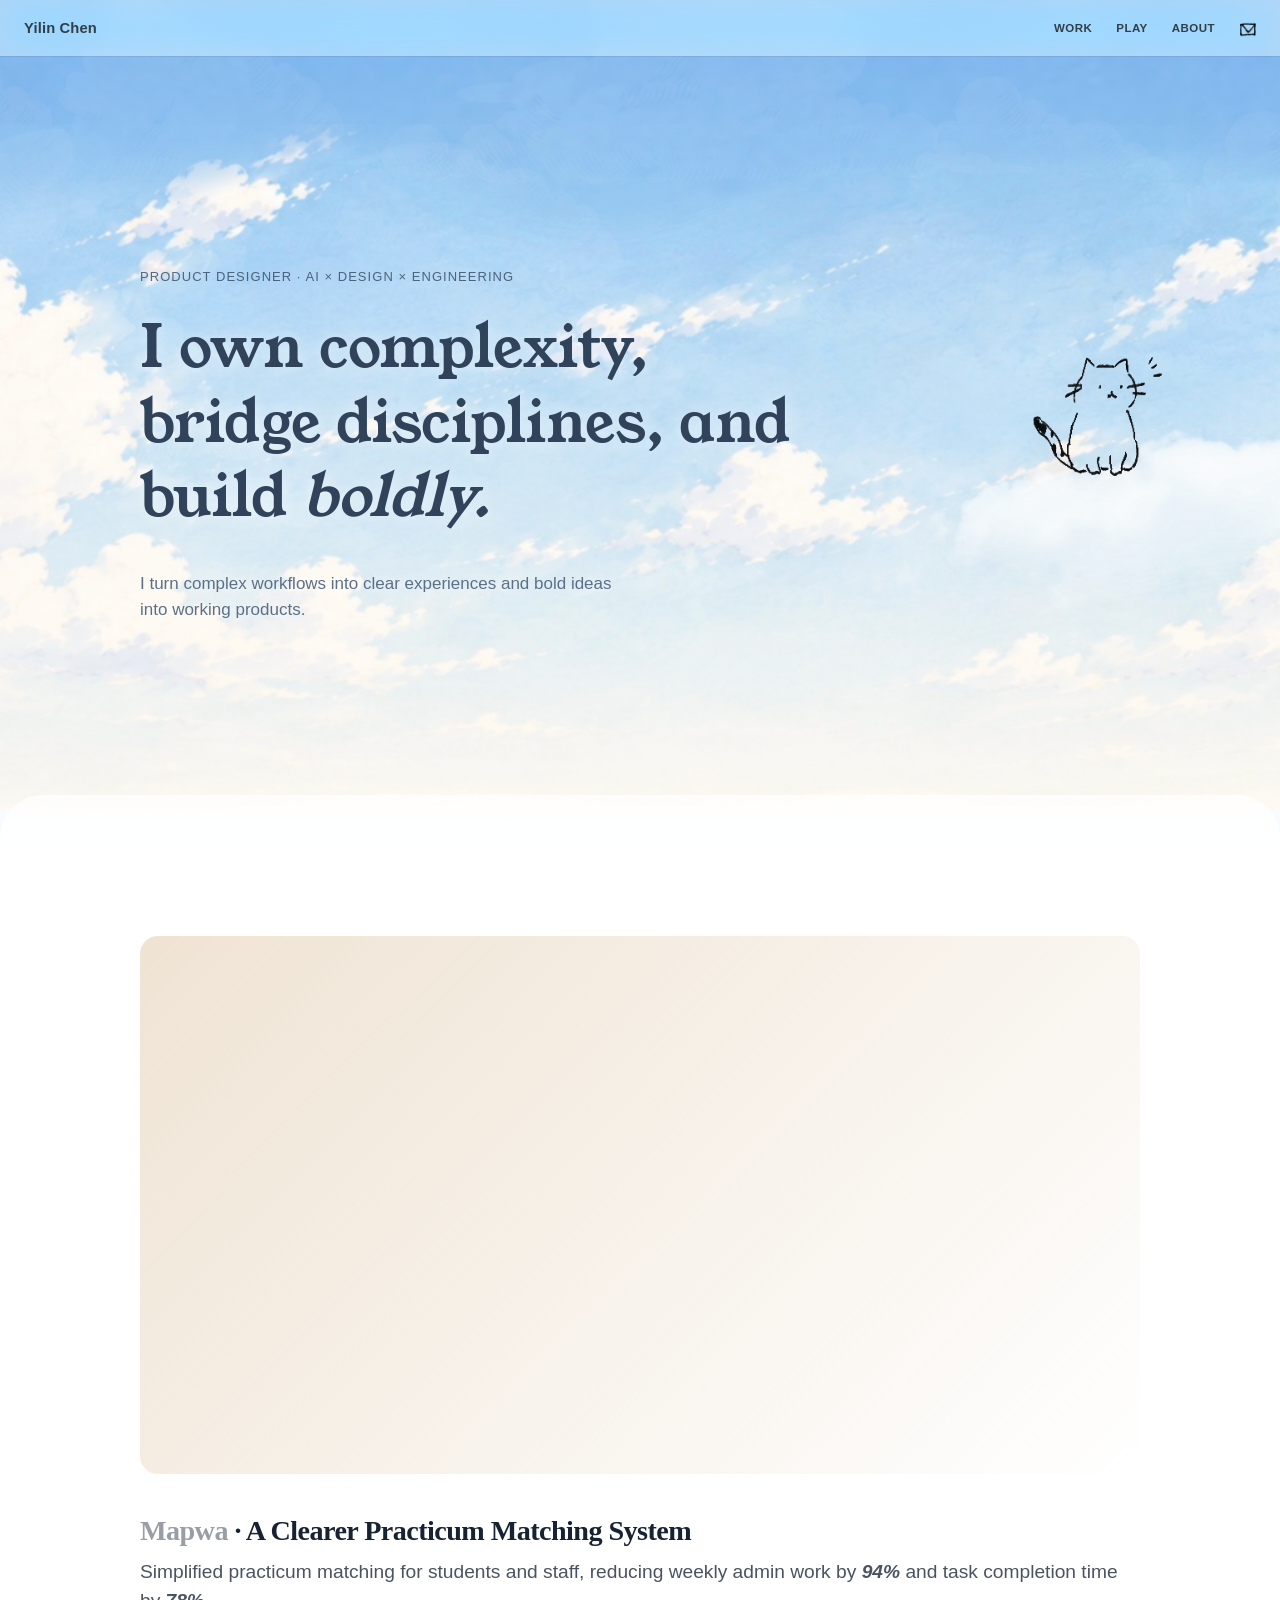
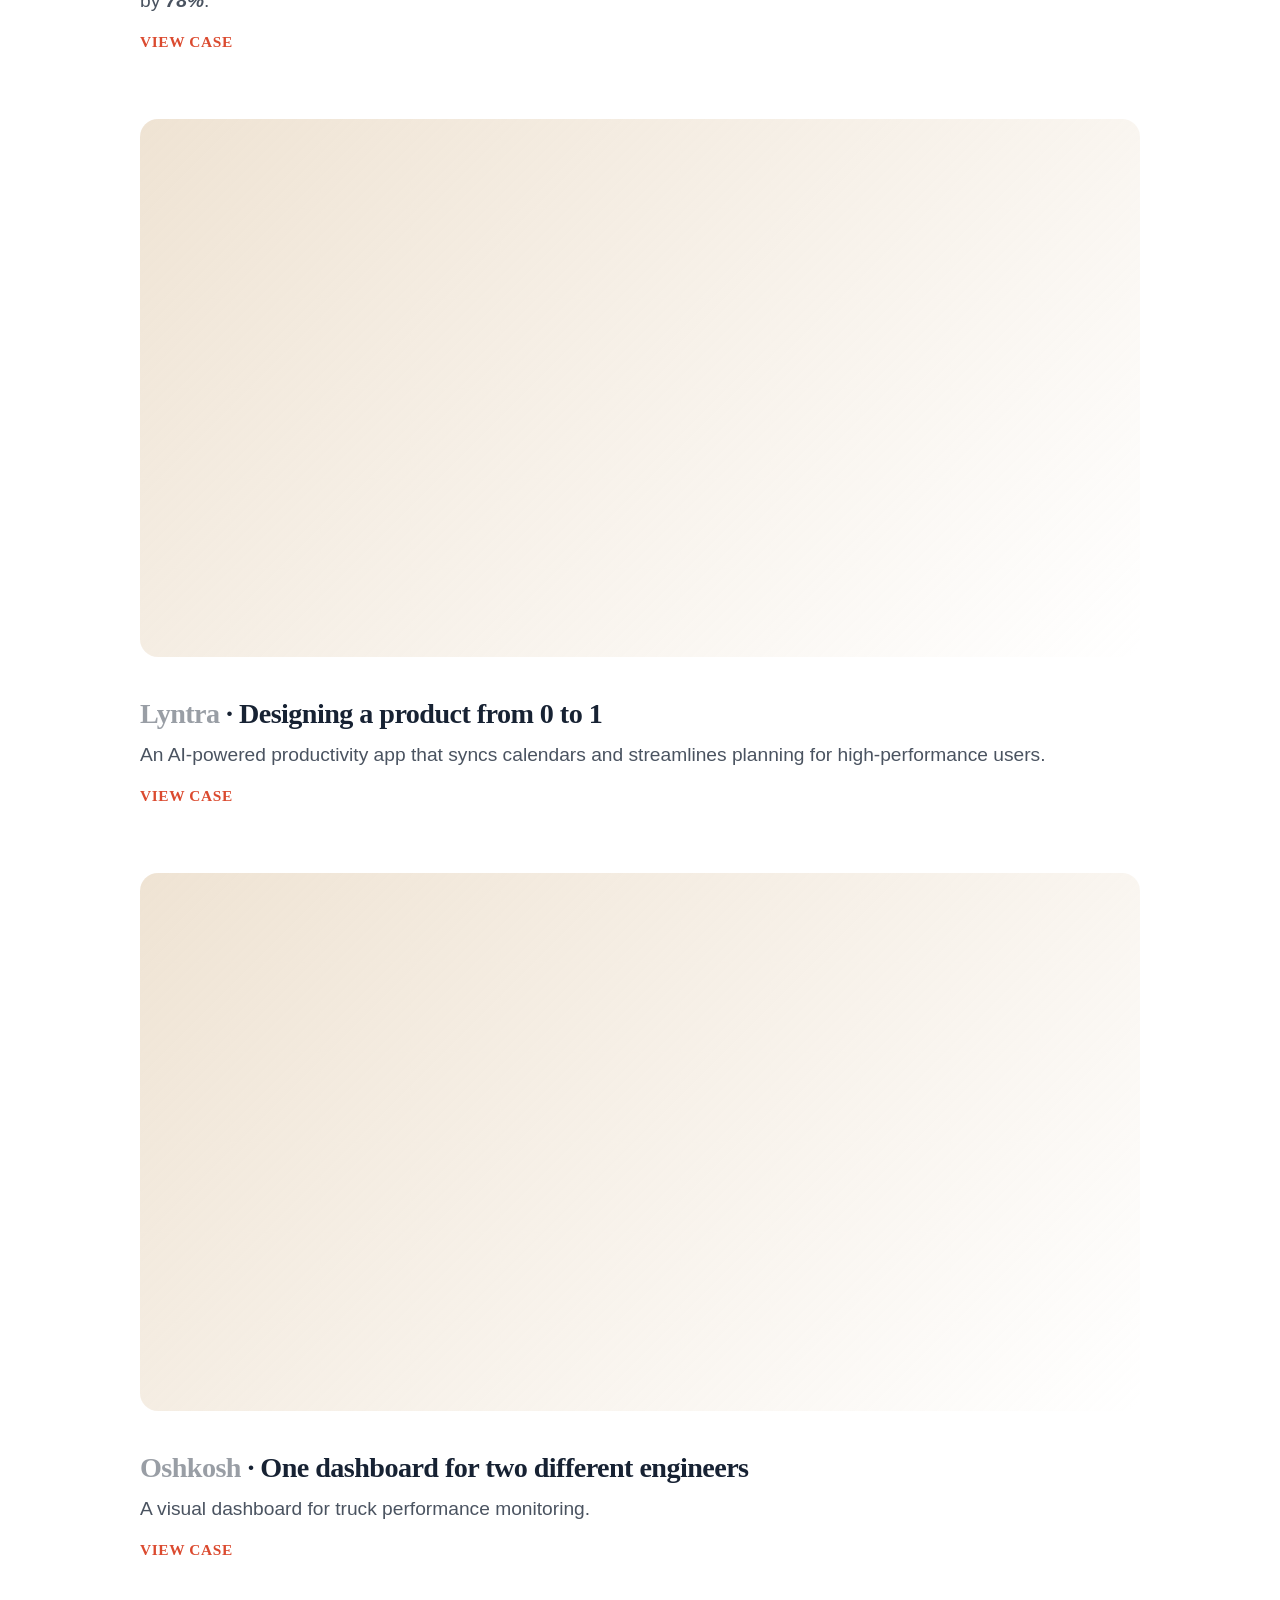
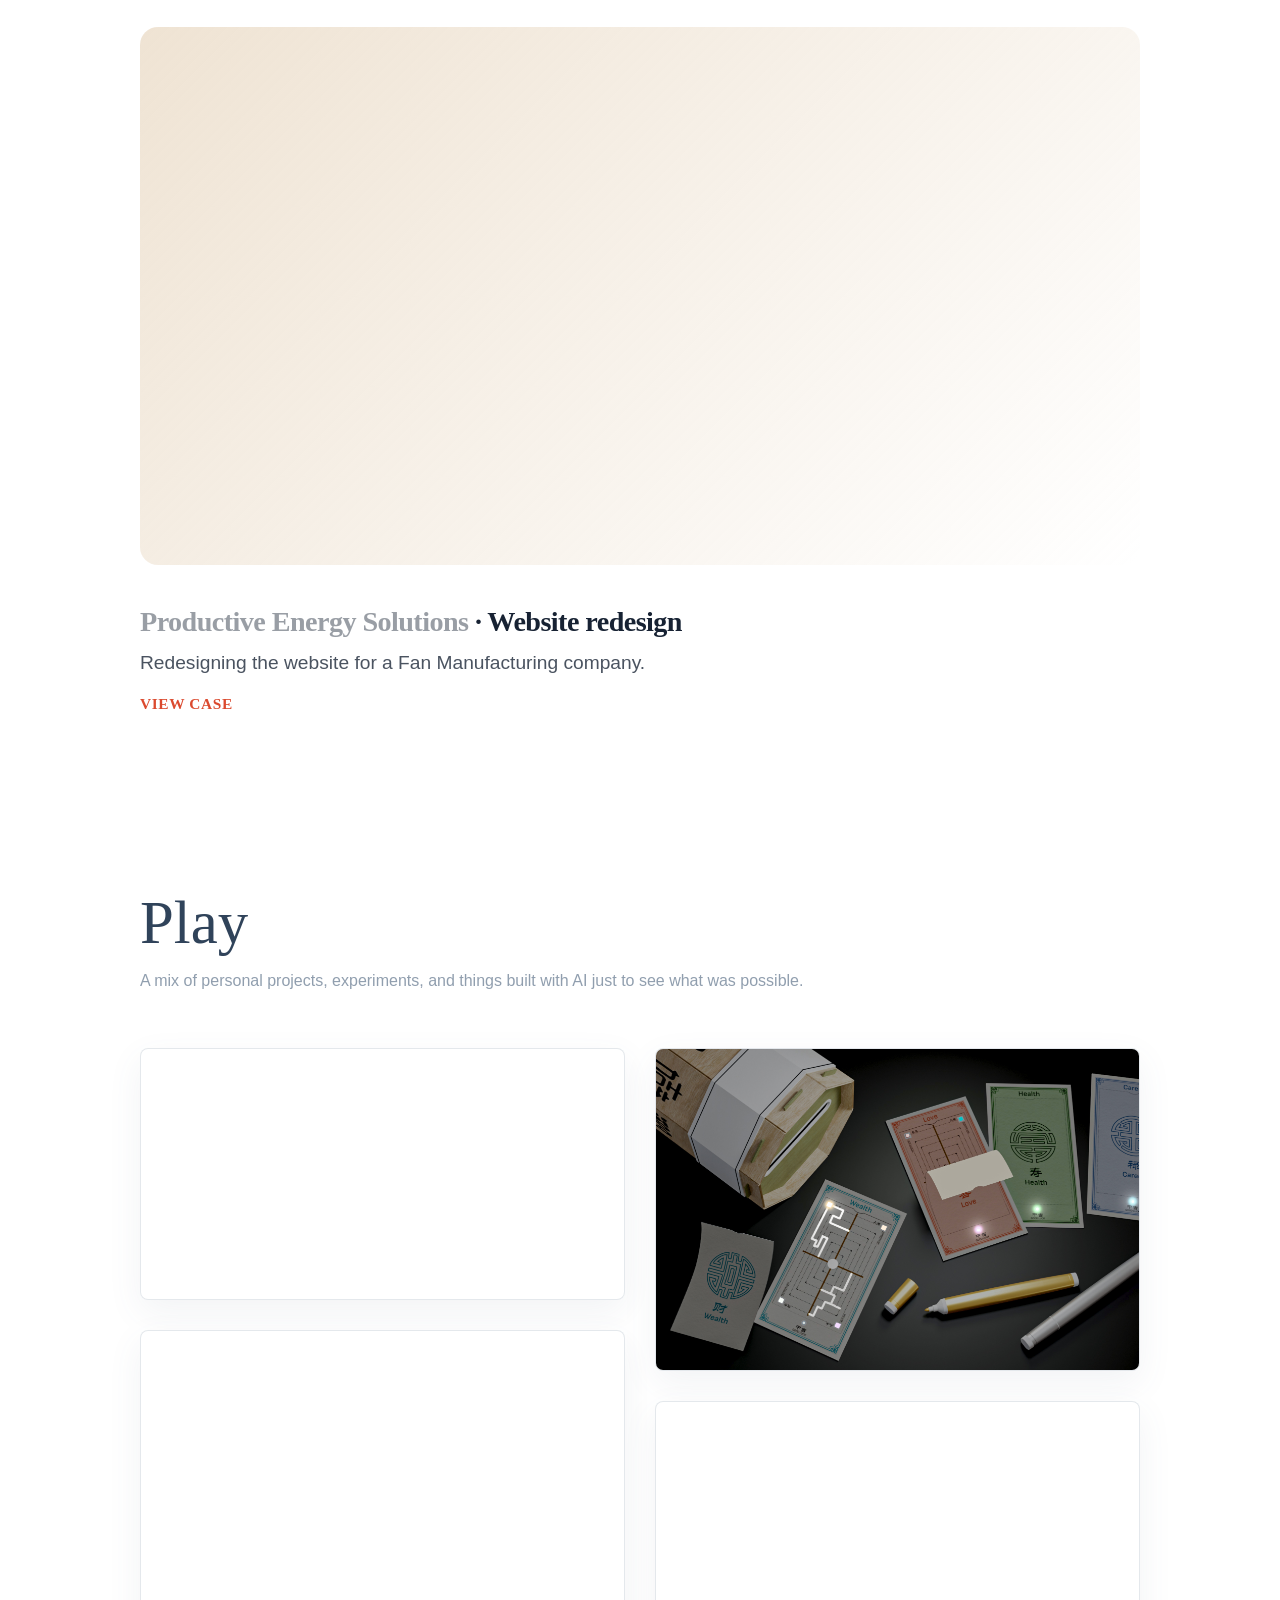
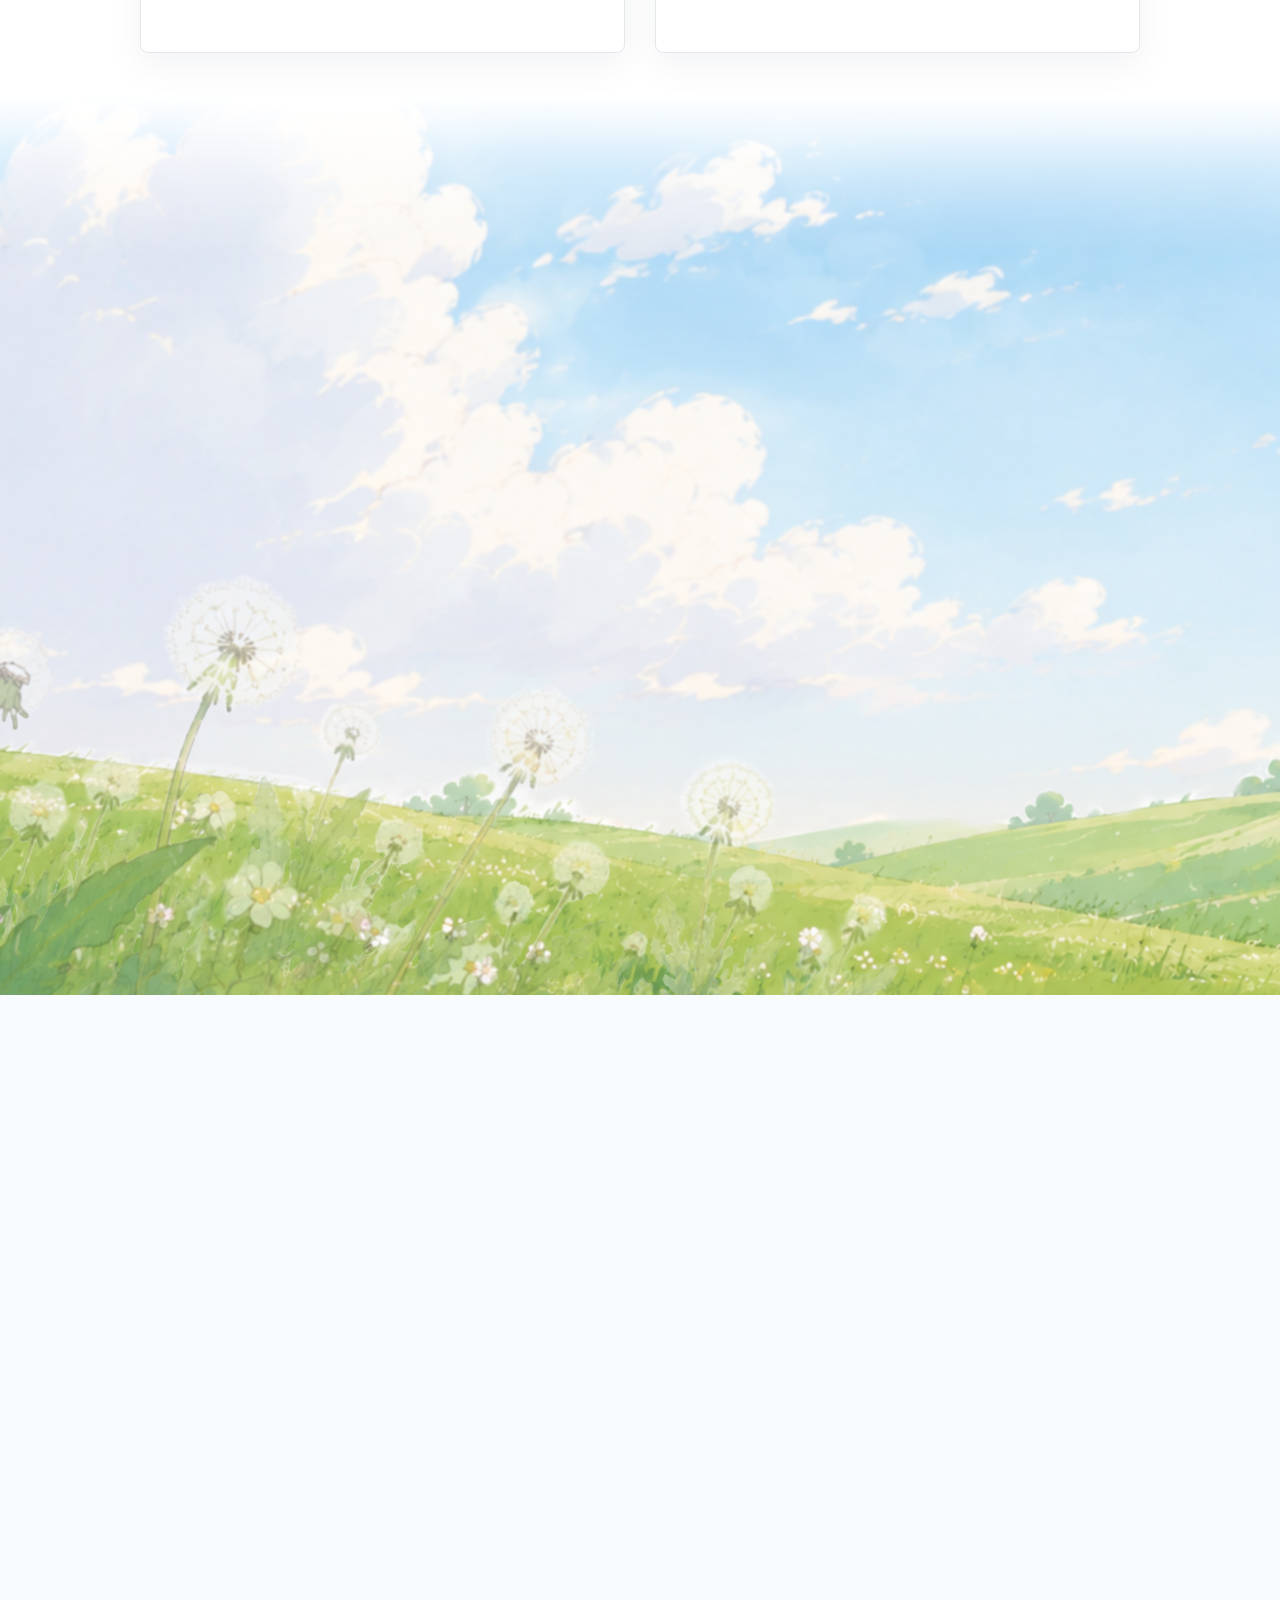
==== commit 28aff8d3: "Update portfolio presentation and MAPWA case study" ====
--- a/index.html
+++ b/index.html
@@ -15,12 +15,13 @@
   <title>Yilin Chen Portfolio</title>
   <link rel="preconnect" href="https://fonts.googleapis.com">
   <link rel="preconnect" href="https://fonts.gstatic.com" crossorigin>
-  <link href="https://fonts.googleapis.com/css2?family=Inder&family=Libre+Bodoni:wght@400;500;600;700&family=Nunito+Sans:opsz,wght@6..12,300;6..12,500;6..12,600;6..12,700&family=Permanent+Marker&display=swap" rel="stylesheet">
+  <link href="https://fonts.googleapis.com/css2?family=Inder&family=Libre+Bodoni:wght@400;500;600;700&family=Nunito+Sans:opsz,wght@6..12,300;6..12,500;6..12,600;6..12,700&family=Permanent+Marker&family=Young+Serif&display=swap" rel="stylesheet">
+  <link href="https://api.fontshare.com/v2/css?f[]=satoshi@300,400,500,600,700&display=swap" rel="stylesheet">
   <style>
     :root {
       --ink: #30435a;
       --soft-ink: #5b7087;
-      --hero-height: 70vh;
+      --hero-height: 90vh;
       --art-ratio: 2548 / 965;
       --transition-top-radius: 42px;
       --case-study-width: 1000px;
@@ -29,6 +30,8 @@
       --hero-artboard-x: -50%;
       --hero-artboard-y: -50%;
       --hero-artboard-scale: 1;
+      --hero-character-shift-x: -50px;
+      --hero-character-shift-y: 70px;
       --case-paper: #f5f5f5;
       --case-ink: #0f0f0f;
       --case-muted: #666;
@@ -37,7 +40,7 @@
       --case-serif: "Crimson Pro", Georgia, "Times New Roman", serif;
       --case-sans: "Satoshi", ui-sans-serif, -apple-system, BlinkMacSystemFont, "Segoe UI", sans-serif;
       --about-sans: "Inder", ui-sans-serif, -apple-system, BlinkMacSystemFont, "Segoe UI", sans-serif;
-      --display-serif: "Libre Bodoni", Georgia, "Times New Roman", serif;
+      --display-serif: "Cooper Lt BT", Georgia, "Times New Roman", serif;
       --play-modal-font: "Nunito Sans", ui-sans-serif, -apple-system, BlinkMacSystemFont, "Segoe UI", sans-serif;
     }
 
@@ -55,7 +58,7 @@
       overflow-x: hidden;
       color: var(--ink);
       background: #f8fbff;
-      font-family: ui-serif, Georgia, "Times New Roman", serif;
+      font-family: var(--case-sans);
     }
 
     body.play-modal-open {
@@ -79,7 +82,7 @@
       width: min(1120px, calc(100% - 56px));
       margin: 0 auto;
       padding: 28px 0;
-      font-family: ui-sans-serif, -apple-system, BlinkMacSystemFont, "Segoe UI", sans-serif;
+      font-family: var(--case-sans);
       color: rgba(48, 67, 90, 0.82);
     }
 
@@ -174,15 +177,16 @@
       position: relative;
       z-index: 3;
       display: grid;
-      grid-template-columns: minmax(260px, 0.92fr) minmax(360px, 1.08fr);
+      grid-template-columns: minmax(0, 0.72fr) minmax(280px, 0.28fr);
       align-items: center;
       width: var(--hero-content-width);
       height: 100%;
       margin: 0 auto;
+      padding-top: clamp(72px, 9vh, 112px);
     }
 
     .intro {
-      max-width: 500px;
+      max-width: 840px;
       margin-left: calc((var(--hero-content-width) - var(--case-content-width)) / 2);
       opacity: 0;
       transform: translateY(18px);
@@ -190,42 +194,60 @@
       animation-delay: 2800ms;
     }
 
+    .intro-eyebrow {
+      margin: 0 0 26px;
+      color: rgba(48, 67, 90, 0.78);
+      font-family: var(--case-sans);
+      font-size: clamp(13px, 1vw, 14px);
+      font-weight: 500;
+      letter-spacing: 0.08em;
+      line-height: 1.2;
+      text-transform: uppercase;
+    }
+
     .intro h1 {
-      margin: 0 0 18px;
-      font-family: "Permanent Marker", "Brush Script MT", "Bradley Hand", "Segoe Print", cursive;
-      font-size: clamp(2.4rem, 4.8vw, 5rem);
-      line-height: 0.96;
-      font-weight: 500;
+      margin: 0 0 38px;
+      color: var(--ink);
+      font-family: "Young Serif", Georgia, "Times New Roman", serif;
+      font-size: 58px;
+      line-height: 1.28;
+      font-weight: 400;
       letter-spacing: 0;
-      text-wrap: balance;
       text-shadow: 0 1px 16px rgba(255, 255, 255, 0.6);
     }
 
-    .intro p {
+    .intro p:not(.intro-eyebrow) {
       margin: 0;
-      max-width: 430px;
+      max-width: 500px;
       color: var(--soft-ink);
-      font-family: var(--about-sans);
-      font-size: clamp(0.92rem, 1.35vw, 1.08rem);
-      line-height: 1.58;
+      font-family: var(--case-sans);
+      font-size: clamp(17px, 1.25vw, 18px);
+      font-weight: 400;
+      line-height: 1.5;
       letter-spacing: 0;
       text-shadow: 0 1px 14px rgba(255, 255, 255, 0.7);
+    }
+
+    .intro h1 span {
+      display: block;
+      white-space: nowrap;
     }
 
     .sky-stage {
       position: relative;
       height: min(430px, 58vh);
       min-height: 320px;
+      transform: translateY(clamp(24px, 4vh, 10px));
     }
 
     .hero-cloud,
     .hero-cat {
       position: absolute;
-      inset: 0;
       pointer-events: none;
     }
 
     .hero-cloud {
+      inset: 4%;
       z-index: 1;
       opacity: 0.93;
       filter: drop-shadow(0 10px 18px rgba(91, 122, 148, 0.08));
@@ -241,6 +263,7 @@
       object-fit: contain;
       object-position: center;
       opacity: 0;
+      transform: translate(var(--hero-character-shift-x), var(--hero-character-shift-y));
     }
 
     .hero-cloud img {
@@ -261,7 +284,9 @@
     }
 
     .hero-cat {
+      inset: 0;
       z-index: 2;
+      transform: translateX(calc(clamp(-64px, -4vw, -36px) - 60px));
       filter: drop-shadow(0 10px 10px rgba(72, 92, 112, 0.16));
     }
 
@@ -305,11 +330,12 @@
       padding: clamp(86px, 11vw, 150px) 0 42px;
       margin-top: calc(var(--transition-top-radius) * -0.35);
       border-radius: var(--transition-top-radius) var(--transition-top-radius) 0 0;
-      background:
-        radial-gradient(circle at 16% 12%, rgba(255, 246, 220, 0.72), transparent 24%),
-        radial-gradient(circle at 82% 36%, rgba(255, 255, 255, 0.34), transparent 30%),
-        radial-gradient(circle at 28% 78%, rgba(226, 238, 218, 0.5), transparent 32%),
-        linear-gradient(180deg, #fff5d9 0%, #fbfbf7 10%, #edf6fb 28%, #eaf6ed 60%, #e5efd9 82%, #d9f0fb 100%);
+      background: linear-gradient(
+        180deg,
+        rgba(255, 255, 255, 0.72) 0,
+        #fff 90px,
+        #fff 100%
+      );
       overflow: hidden;
     }
 
@@ -385,7 +411,7 @@
     .case-title {
       margin: 12px 0 10px;
       color: #172233;
-      font-family: var(--display-serif);
+      font-family: Georgia, "Times New Roman", serif;
       font-size: clamp(1.35rem, 2.2vw, 1.85rem);
       line-height: 1.18;
       font-weight: 760;
@@ -400,9 +426,14 @@
     .case-desc {
       margin: 0;
       color: rgba(23, 34, 51, 0.78);
-      font-family: var(--about-sans);
+      font-family: var(--case-sans);
       font-size: clamp(1rem, 1.7vw, 1.2rem);
       line-height: 1.52;
+    }
+
+    .case-desc strong {
+      font-weight: 700;
+      font-style: italic;
     }
 
     .case-link {
@@ -410,7 +441,7 @@
       gap: 12px;
       margin-top: 18px;
       color: #db4a2f;
-      font-family: var(--display-serif);
+      font-family: Georgia, "Times New Roman", serif;
       font-size: 0.96rem;
       font-weight: 800;
       letter-spacing: 0.04em;
@@ -641,7 +672,10 @@
     .case-showcase .section-note,
     .play-intro .section-note {
       margin-left: 0;
+      max-width: none;
+      font-family: var(--case-sans);
       text-align: left;
+      white-space: nowrap;
     }
 
     .play-modal {
@@ -871,14 +905,39 @@
       height: 320vh;
     }
 
+    .scroll-footer::before {
+      content: "";
+      position: absolute;
+      inset: 0 0 auto;
+      z-index: 2;
+      height: clamp(140px, 18vh, 180px);
+      background: linear-gradient(
+        to bottom,
+        rgba(255, 255, 255, 1) 0%,
+        rgba(255, 255, 255, 0.86) 16%,
+        rgba(255, 255, 255, 0.48) 48%,
+        rgba(255, 255, 255, 0) 100%
+      );
+      pointer-events: none;
+    }
+
     .footer-scene {
       position: sticky;
       top: 0;
+      z-index: 0;
       width: 100%;
       height: 100vh;
       min-height: 520px;
       overflow: hidden;
-      background: #d9f0fb;
+      background:
+        linear-gradient(
+          to bottom,
+          rgba(255, 255, 255, 0.98) 0%,
+          rgba(255, 255, 255, 0.72) 10%,
+          rgba(255, 255, 255, 0.28) 22%,
+          rgba(255, 255, 255, 0) 34%
+        ),
+        url("footer/sky.png") center top / cover no-repeat;
     }
 
     #scene-canvas {
@@ -1135,9 +1194,12 @@
 
     @media (max-width: 760px) {
       :root {
+        --hero-height: 92vh;
         --hero-artboard-x: -72%;
         --hero-artboard-y: -56%;
         --hero-artboard-scale: 0.9;
+        --hero-character-shift-x: -20px;
+        --hero-character-shift-y: 24px;
       }
 
       .site-nav {
@@ -1180,20 +1242,46 @@
       .hero-inner {
         grid-template-columns: 1fr;
         align-content: center;
-        gap: 8px;
+        gap: 20px;
         width: min(100% - 36px, 560px);
-        padding-top: 18px;
+        padding-top: 74px;
       }
 
       .intro {
+        order: 1;
+        margin-left: 0;
+        max-width: 100%;
+      }
+
+      .intro-eyebrow {
+        margin-bottom: 20px;
+        font-size: 13px;
+      }
+
+      .intro h1 {
+        margin-bottom: 28px;
+        font-size: clamp(38px, 10.5vw, 46px);
+        line-height: 1;
+      }
+
+      .intro p:not(.intro-eyebrow) {
+        max-width: 440px;
+        font-size: clamp(16px, 4.4vw, 17px);
+      }
+
+      .sky-stage {
         order: 2;
-        margin-left: 0;
-      }
-
-      .sky-stage {
-        order: 1;
-        height: 330px;
-        min-height: 300px;
+        height: 260px;
+        min-height: 230px;
+        transform: translateY(12px);
+      }
+
+      .hero-cloud {
+        inset: 2%;
+      }
+
+      .hero-cat {
+        transform: translateX(-18px);
       }
 
       .hero-artboard {
@@ -1322,10 +1410,10 @@
       }
     }
   </style>
-  <link rel="stylesheet" href="site-nav.css?v=20260702-nav-size-split">
+  <link rel="stylesheet" href="site-nav.css?v=20260826-homepage-initial-glass">
 </head>
 <body>
-  <nav class="portfolio-nav" data-portfolio-nav aria-label="Main navigation">
+  <nav class="portfolio-nav homepage-nav" data-portfolio-nav aria-label="Main navigation">
     <a class="portfolio-nav__brand" href="index.html">Yilin Chen</a>
     <button class="portfolio-nav__toggle" type="button" aria-label="Open navigation" aria-expanded="false" aria-controls="portfolio-nav-links" data-portfolio-nav-toggle>
       <img class="portfolio-nav__icon portfolio-nav__icon--hamburger" src="images/nav/hamburger-icon.png" alt="" aria-hidden="true">
@@ -1414,8 +1502,9 @@
 
     <div class="hero-inner">
       <div class="intro" aria-live="polite">
-        <h1>Hi, I'm Yilin Chen</h1>
-        <p>Product Designer crafting AI and B2B enterprise products with strong visual discipline, fast iteration, and system-level thinking.</p>
+        <p class="intro-eyebrow">PRODUCT DESIGNER · AI × DESIGN × ENGINEERING</p>
+        <h1><span>I own complexity,</span><span>bridge disciplines, and</span><span>build <em>boldly.</em></span></h1>
+        <p>I turn complex workflows into clear experiences and bold ideas into working products.</p>
       </div>
 
       <div class="sky-stage" aria-hidden="true"></div>
@@ -1432,8 +1521,8 @@
          
             </a>
             <div class="case-copy">
-              <h3 class="case-title"><span>Mapwa</span> · System redesign</h3>
-              <p class="case-desc">Transforming a fragmented practicum workflow into a clearer system for student guidance and admin decision making.</p>
+              <h3 class="case-title"><span>Mapwa</span> · A Clearer Practicum Matching System</h3>
+              <p class="case-desc">Simplified practicum matching for students and staff, reducing weekly admin work by <strong><em>94%</em></strong> and task completion time by <strong><em>78%</em></strong>.</p>
               <a href="mapwa.html" class="case-link">View Case</a>
             </div>
           </article>
@@ -1462,7 +1551,7 @@
           </article>
           <article class="case-card">
             <a class="case-media" href="productive-energy-solutions.html" aria-label="View Productive Energy Solutions case study">
-              <video src="case-study-videos/web.mp4" autoplay muted loop playsinline></video>
+              <video src="case-study-videos/web.mp4?v=20260826-webredesign" autoplay muted loop playsinline></video>
             
             </a>
             <div class="case-copy">
@@ -2265,7 +2354,7 @@
     playCat();
   </script>
   <script src="site-nav.js?v=20260701-contact-target-3"></script>
-  <script src="footer/footer-scene.js?v=20260701-no-fallback-art"></script>
+  <script src="footer/footer-scene.js?v=20260826-grass-16"></script>
   <script src="clean-url.js"></script>
 </body>
 </html>
--- a/site-nav.css
+++ b/site-nav.css
@@ -1,4 +1,4 @@
-@import url("https://fonts.googleapis.com/css2?family=Inder&display=swap");
+@import url("https://api.fontshare.com/v2/css?f[]=satoshi@300,400,500,600,700&display=swap");
 
 .portfolio-nav {
   position: fixed;
@@ -11,7 +11,7 @@
   padding: 20px max(24px, calc((100vw - 1380px) / 2));
   background: #fff;
   color: rgba(15, 15, 15, 0.76);
-  font-family: "Inder", ui-sans-serif, -apple-system, BlinkMacSystemFont, "Segoe UI", sans-serif;
+  font-family: "Satoshi", ui-sans-serif, -apple-system, BlinkMacSystemFont, "Segoe UI", sans-serif;
   font-size: 0.82rem;
   font-weight: 560;
   pointer-events: none;
@@ -62,6 +62,7 @@
   display: none;
 }
 
+.portfolio-nav.homepage-nav,
 .portfolio-nav.is-scrolled,
 .portfolio-nav.project-nav.is-scrolled {
   background: rgba(255, 255, 255, 0.42);
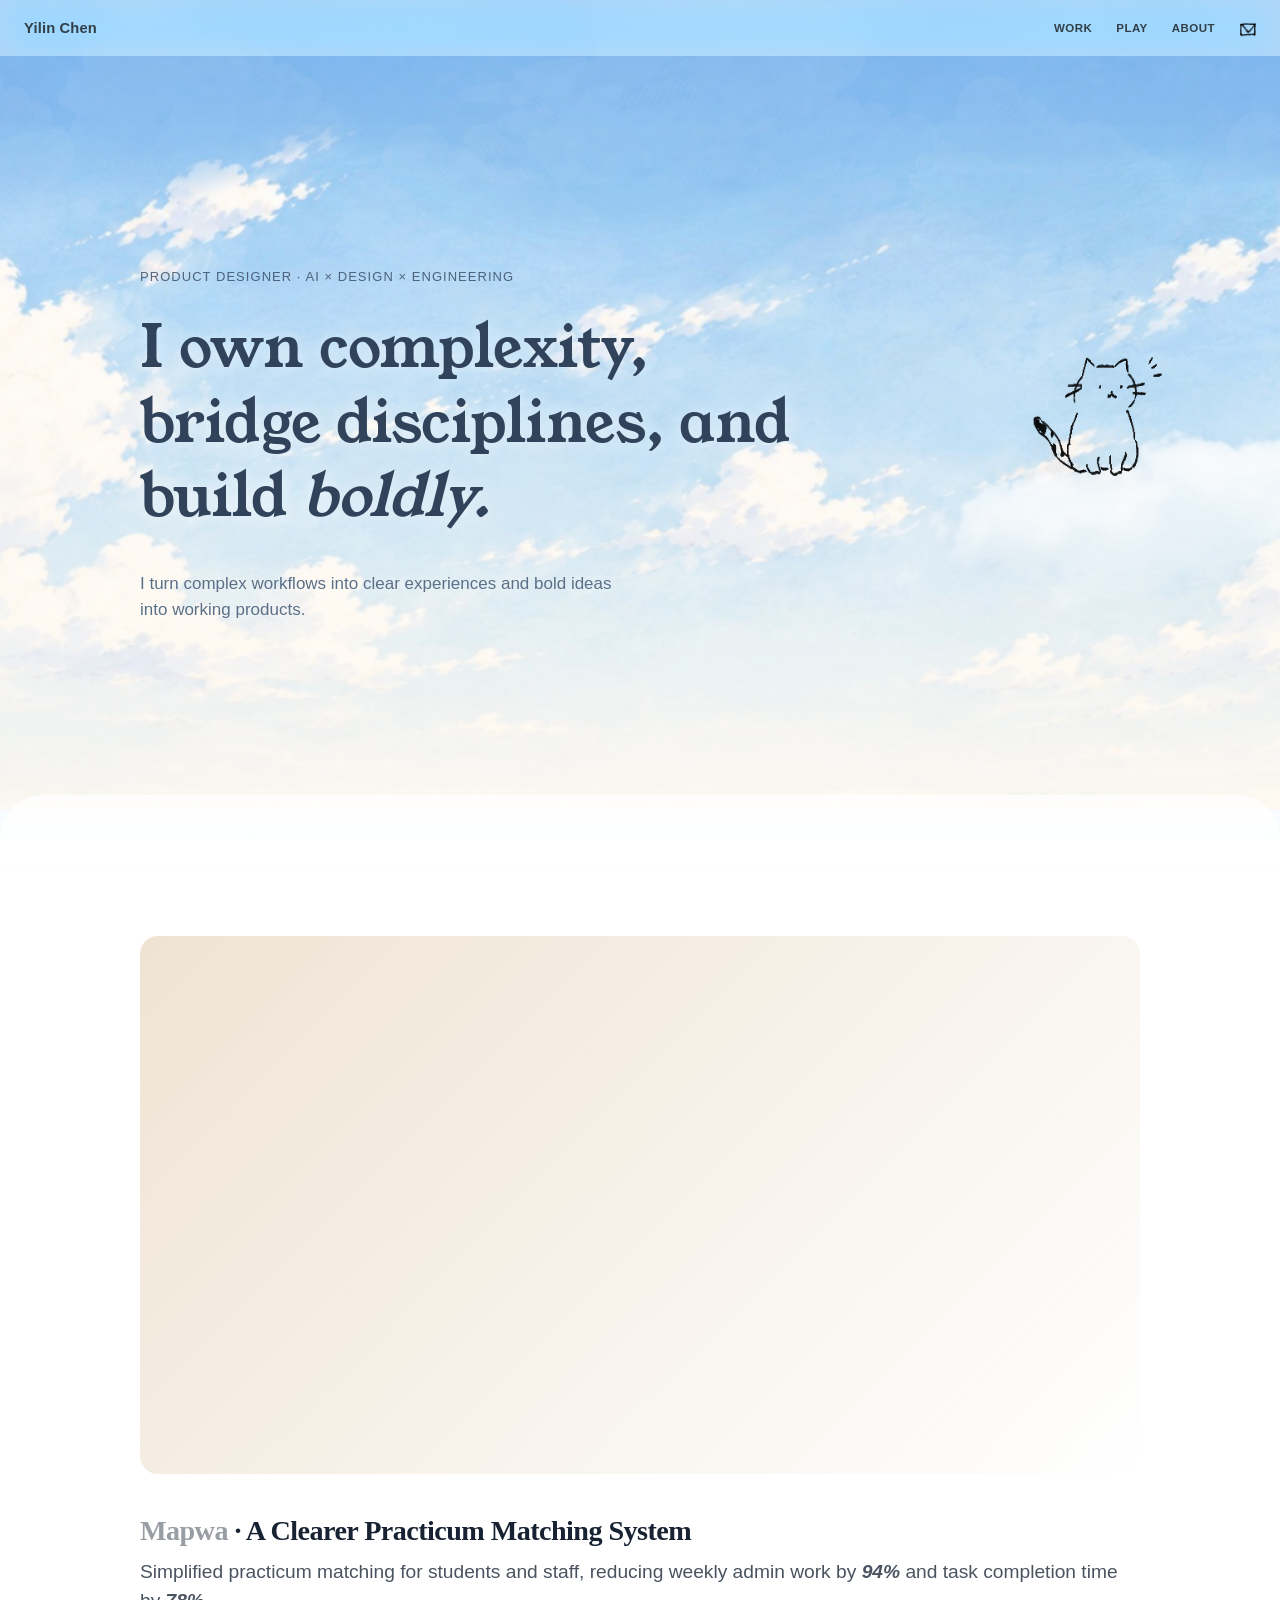
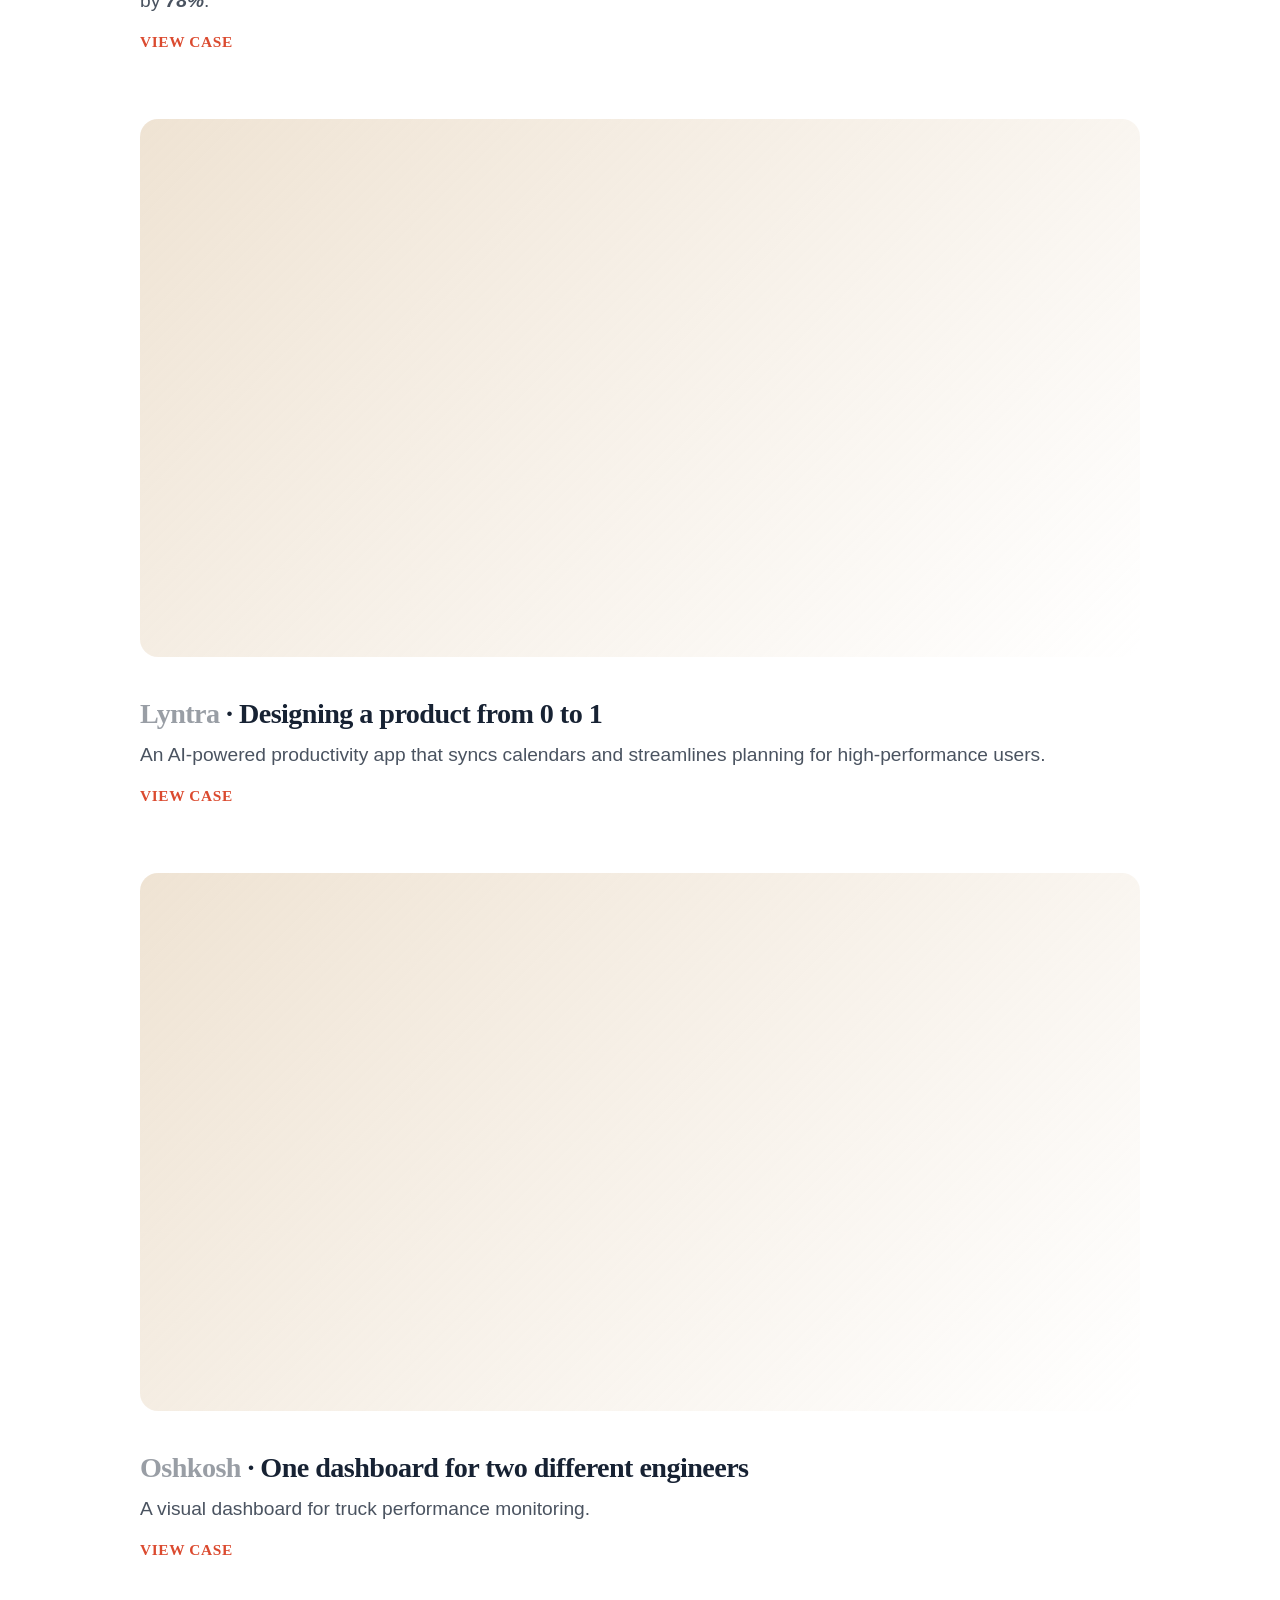
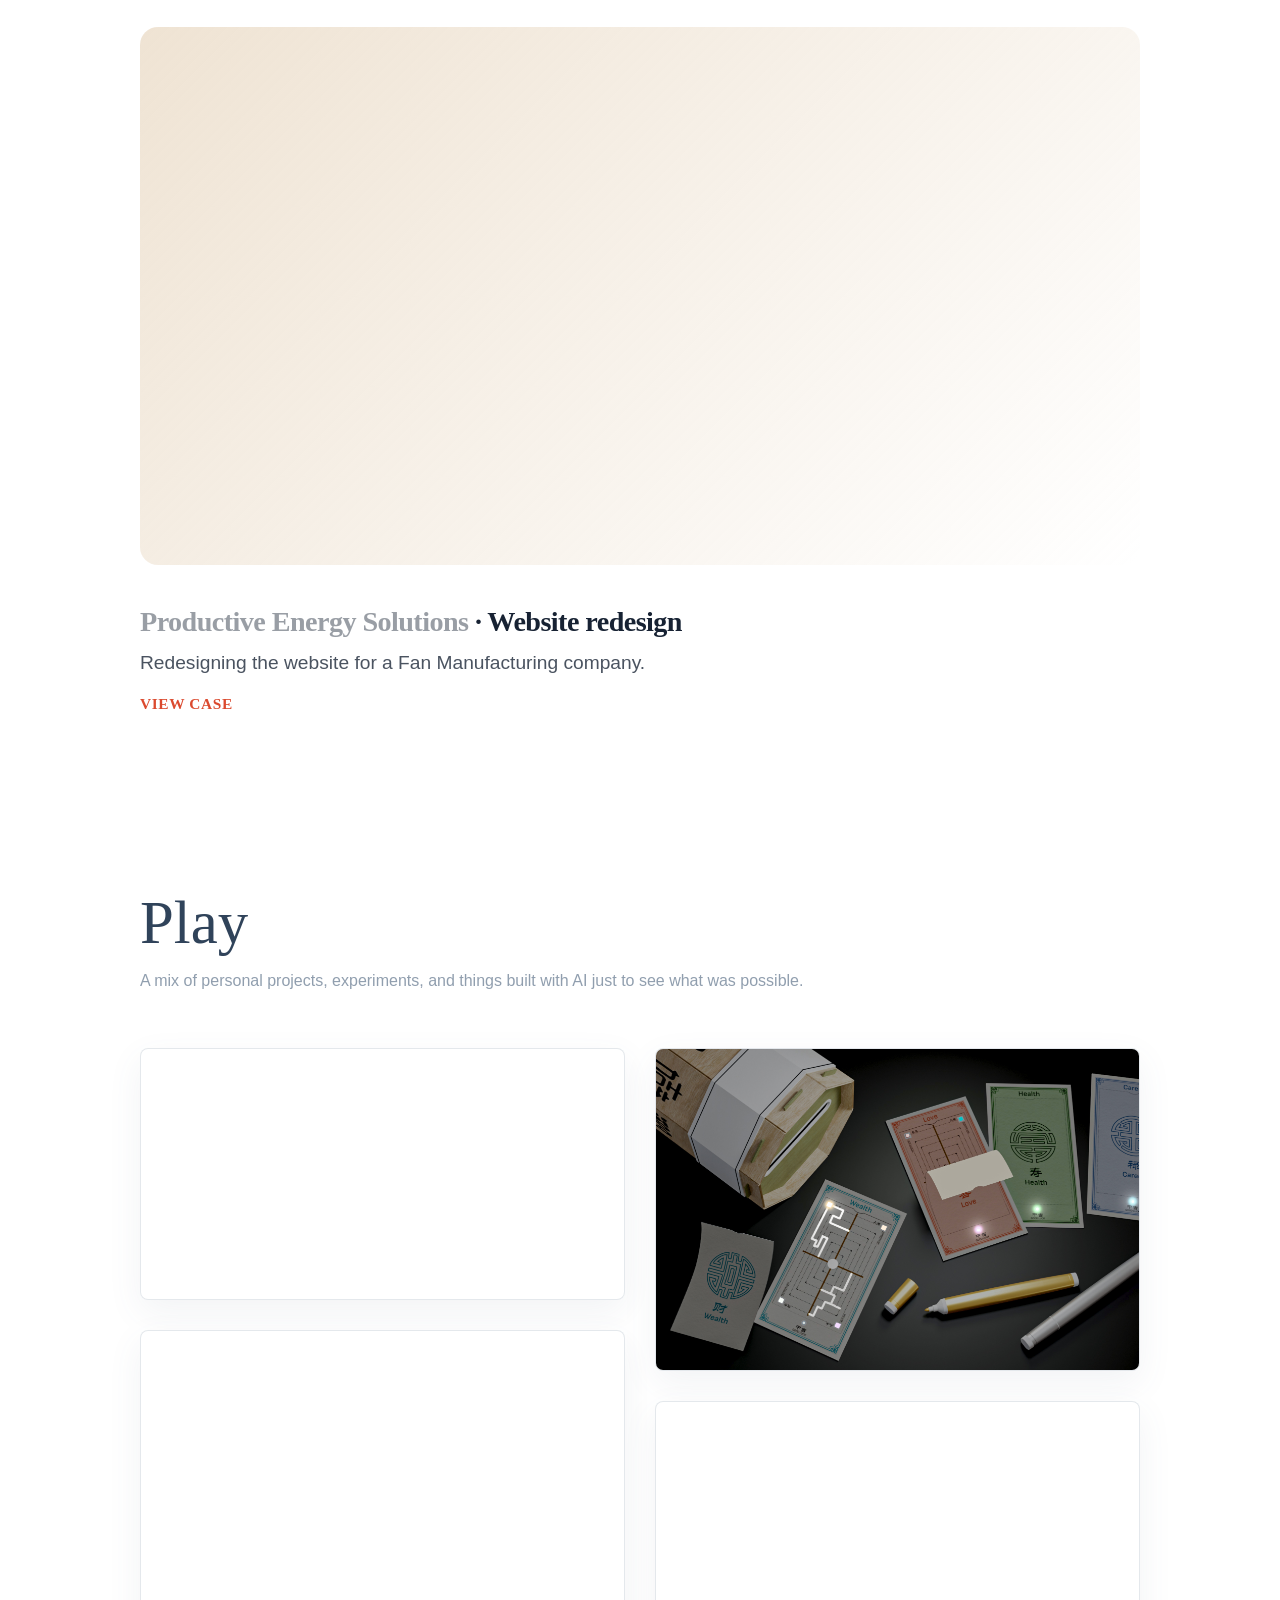
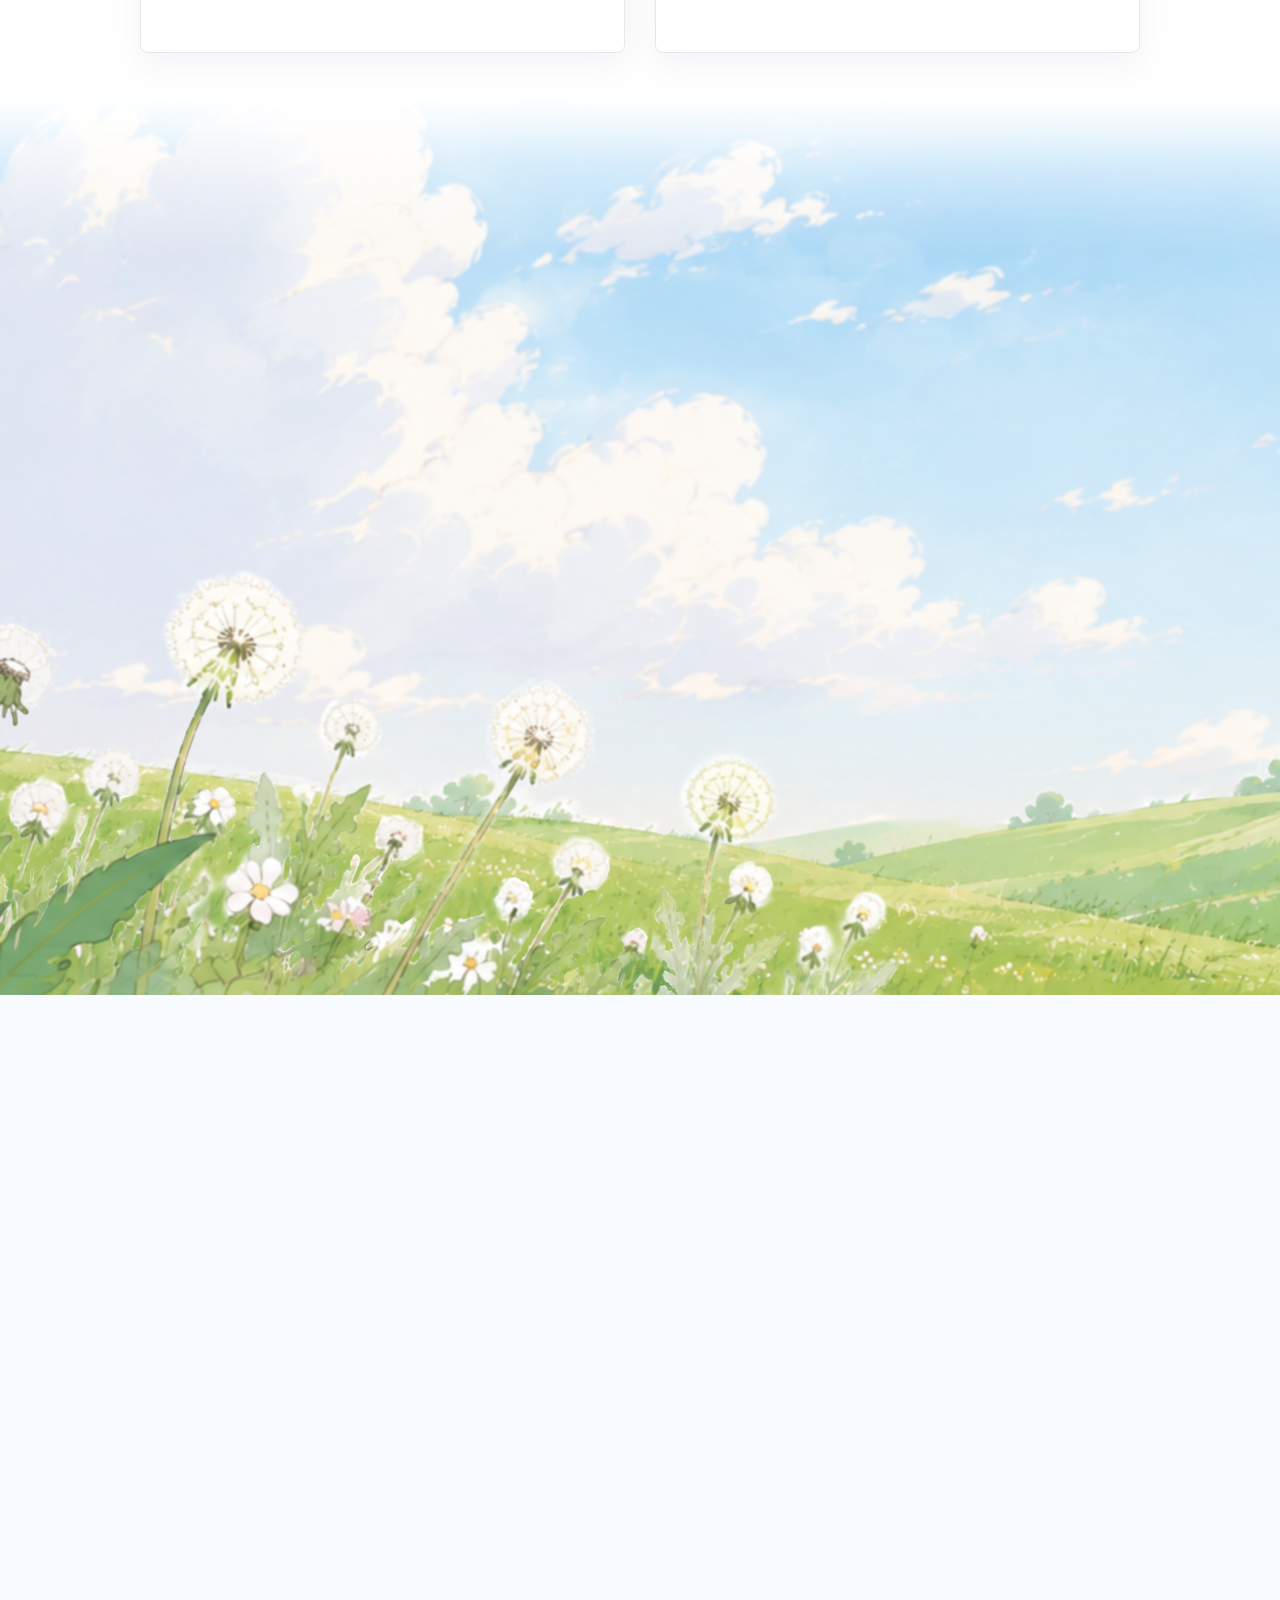
==== commit f052acbd: "Standardize case study layout and navigation" ====
--- a/index.html
+++ b/index.html
@@ -1410,7 +1410,7 @@
       }
     }
   </style>
-  <link rel="stylesheet" href="site-nav.css?v=20260826-homepage-initial-glass">
+  <link rel="stylesheet" href="site-nav.css?v=20260826-always-glass">
 </head>
 <body>
   <nav class="portfolio-nav homepage-nav" data-portfolio-nav aria-label="Main navigation">
--- a/site-nav.css
+++ b/site-nav.css
@@ -9,7 +9,9 @@
   justify-content: space-between;
   width: 100%;
   padding: 20px max(24px, calc((100vw - 1380px) / 2));
-  background: #fff;
+  background: rgba(255, 255, 255, 0.42);
+  -webkit-backdrop-filter: saturate(180%) blur(8px);
+  backdrop-filter: saturate(180%) blur(18px);
   color: rgba(15, 15, 15, 0.76);
   font-family: "Satoshi", ui-sans-serif, -apple-system, BlinkMacSystemFont, "Segoe UI", sans-serif;
   font-size: 0.82rem;
@@ -60,15 +62,6 @@
 
 .portfolio-nav__toggle {
   display: none;
-}
-
-.portfolio-nav.homepage-nav,
-.portfolio-nav.is-scrolled,
-.portfolio-nav.project-nav.is-scrolled {
-  background: rgba(255, 255, 255, 0.42);
-  box-shadow: 0 1px 0 rgba(15, 15, 15, 0.08);
-  -webkit-backdrop-filter: saturate(180%) blur(8px);
-  backdrop-filter: saturate(180%) blur(18px);
 }
 
 .portfolio-nav__icon {
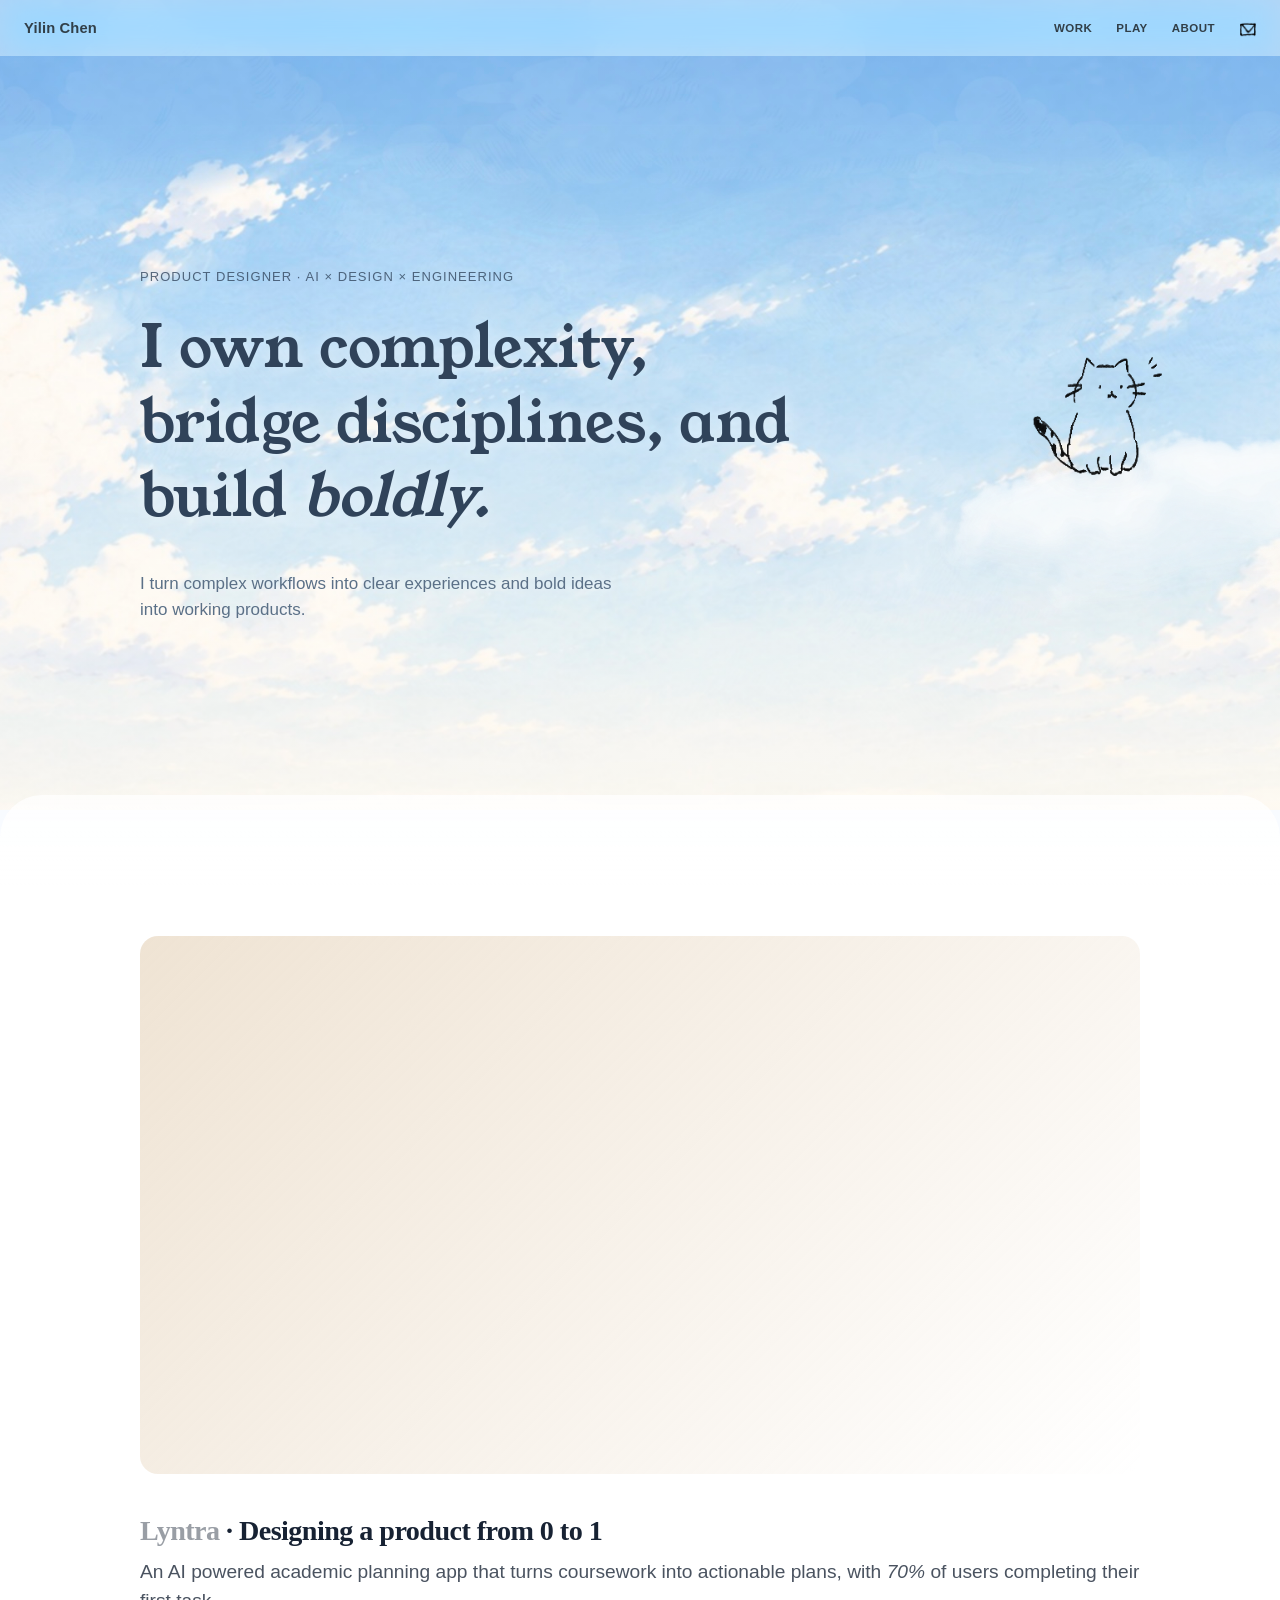
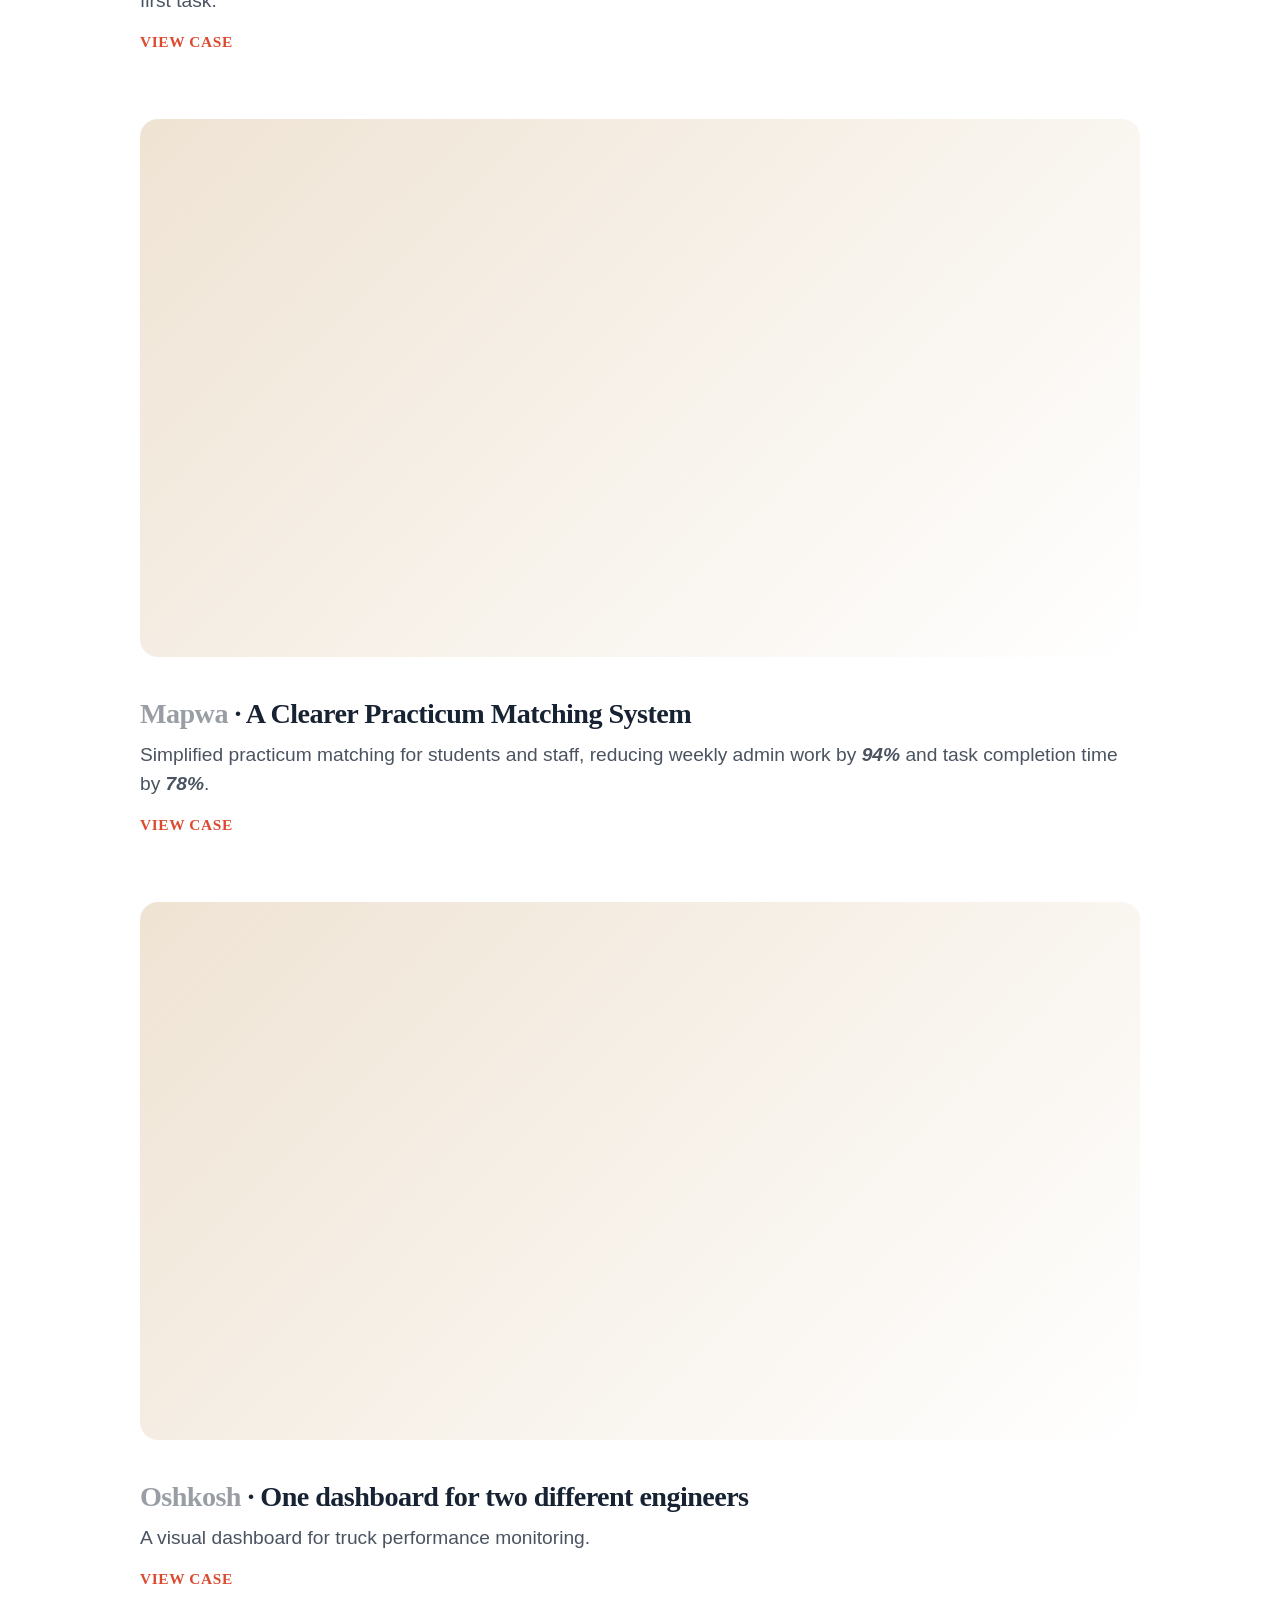
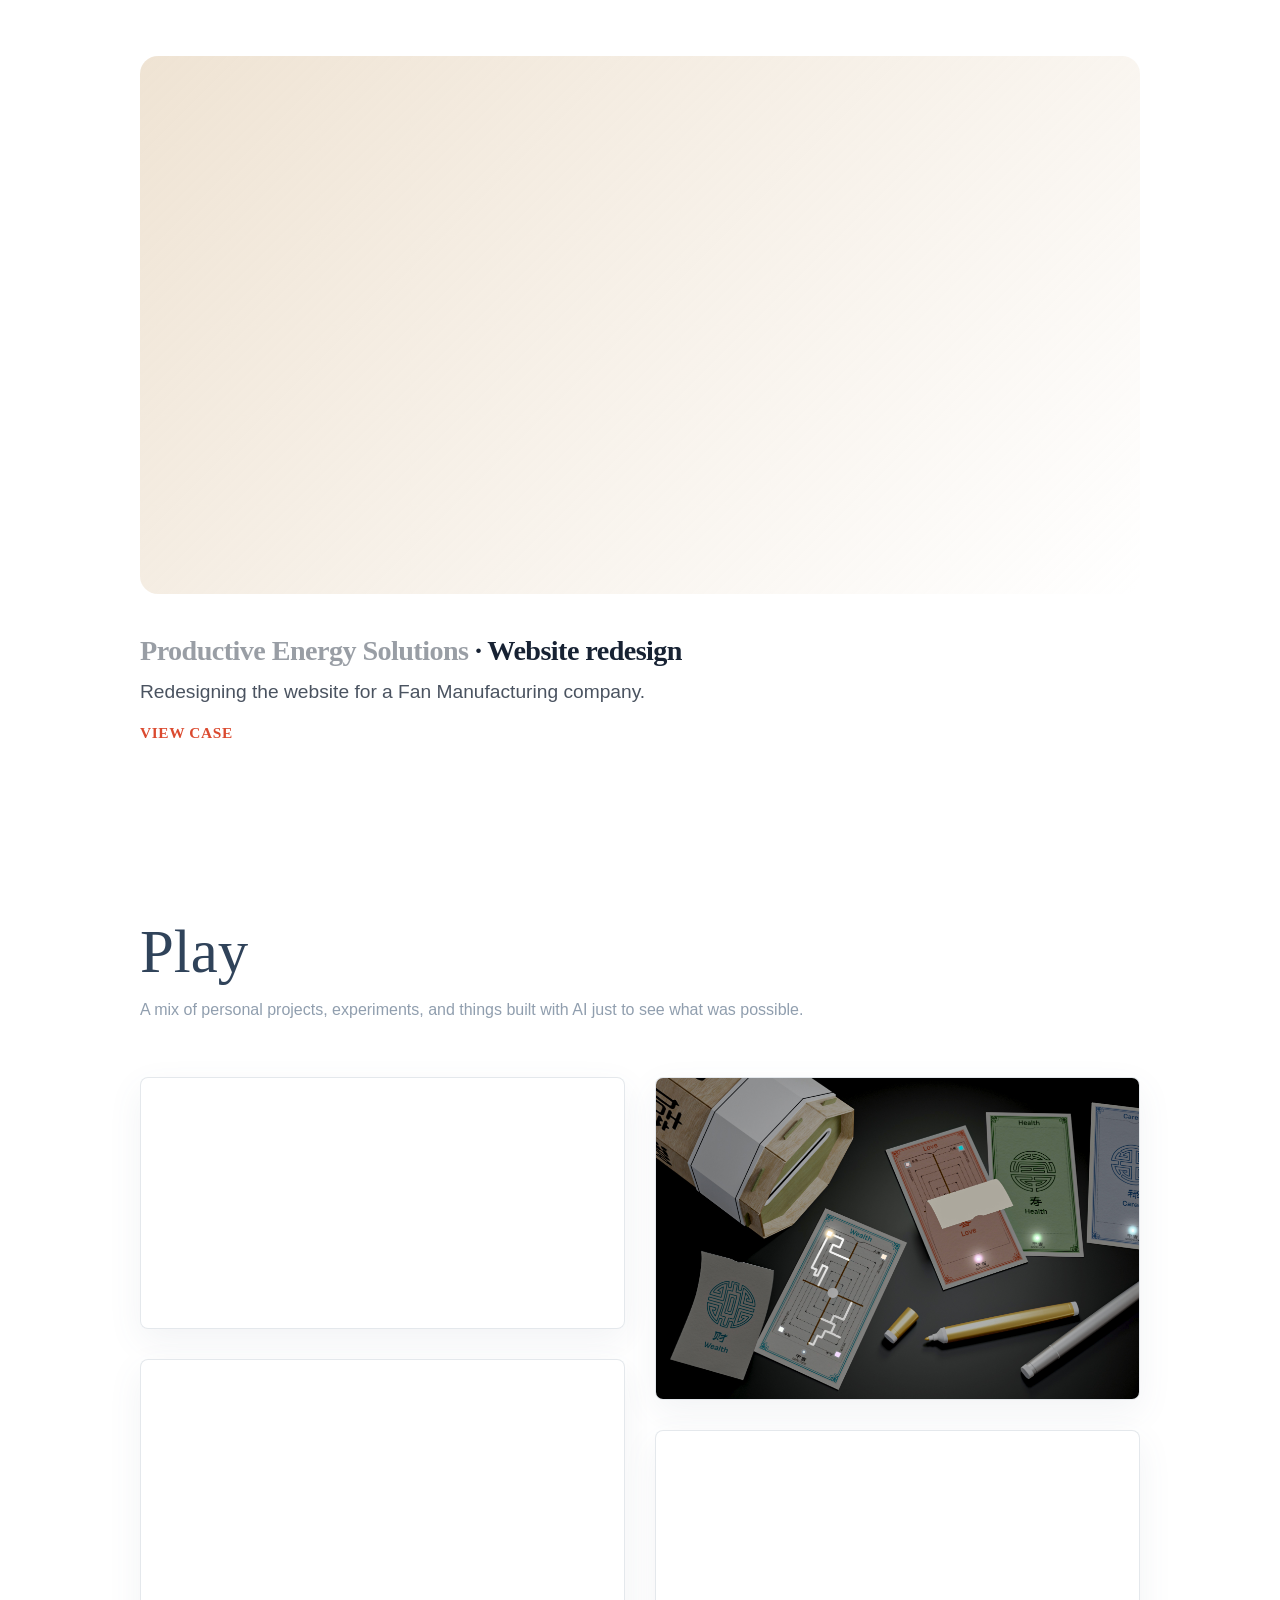
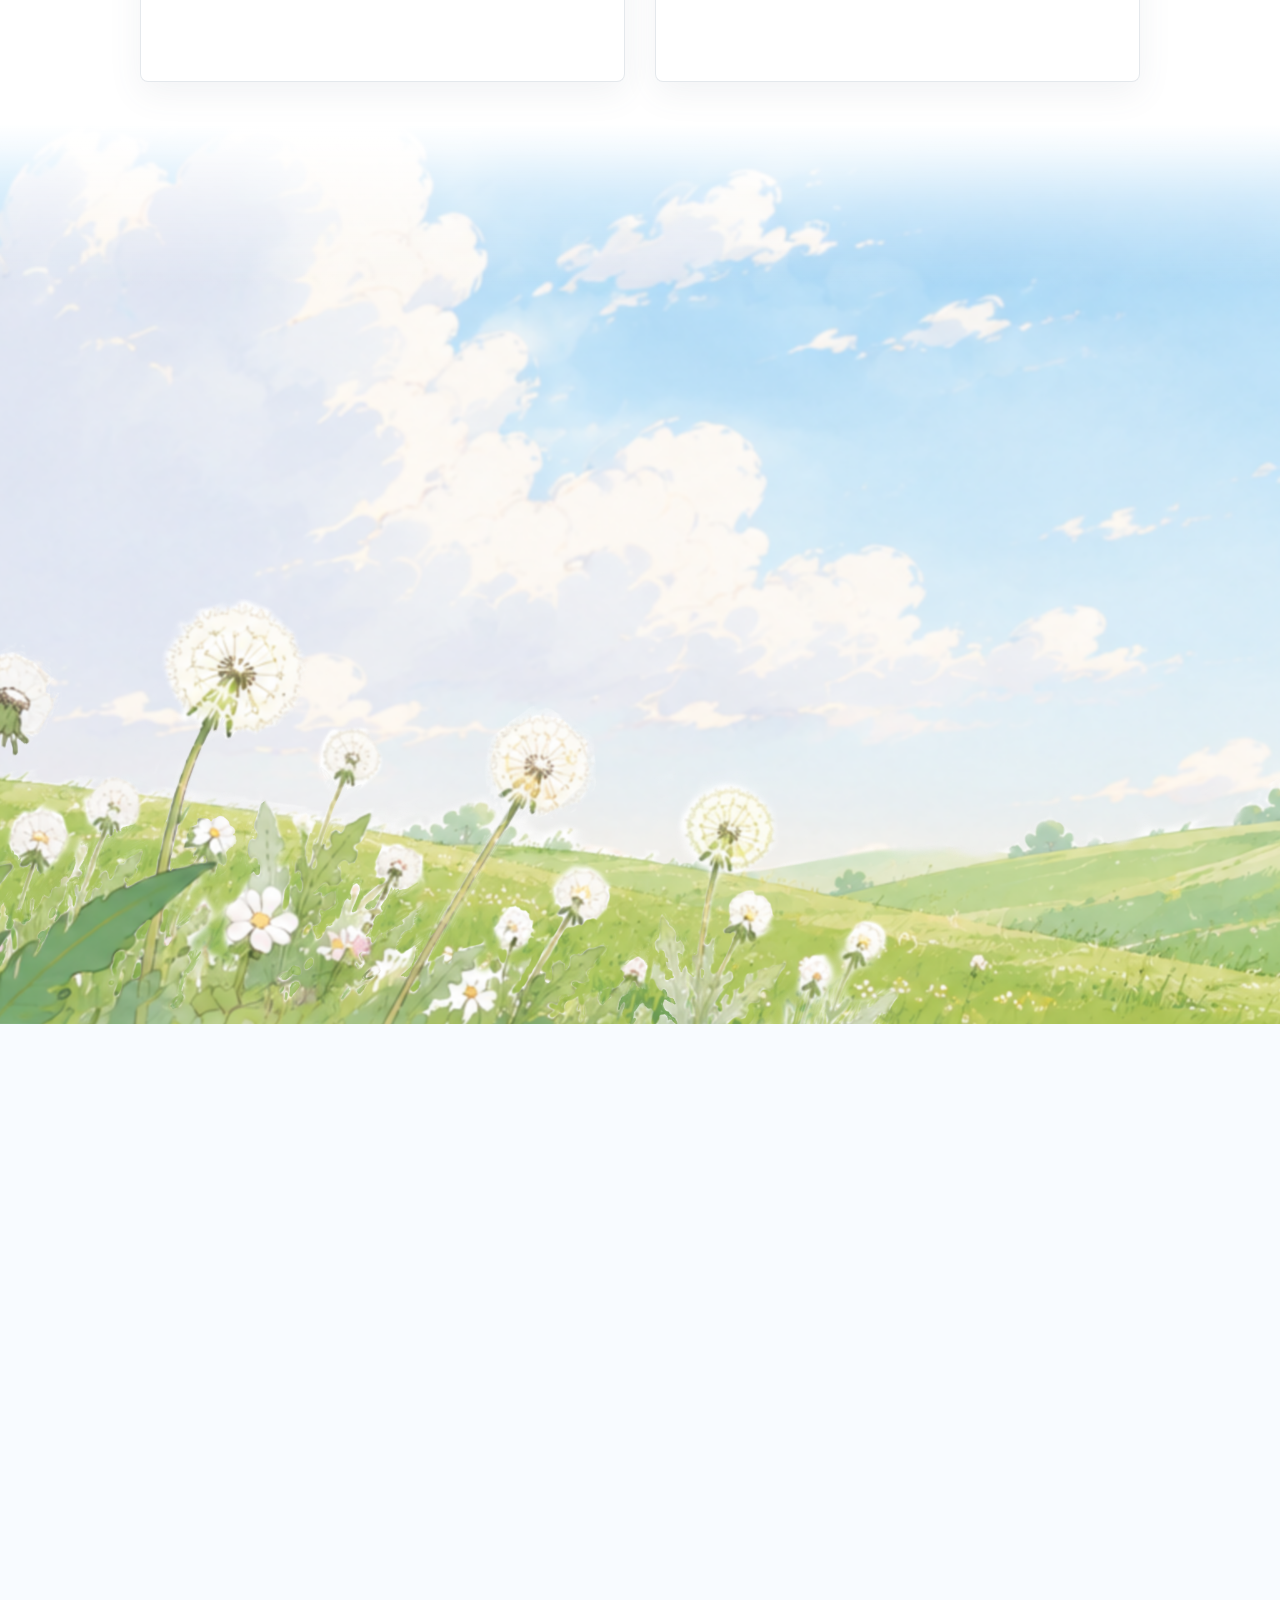
==== commit cdd07d84: "Add Lyntra case study" ====
--- a/index.html
+++ b/index.html
@@ -1516,6 +1516,17 @@
       <div class="case-showcase">
         <div class="case-grid" aria-label="Case study placeholders">
           <article class="case-card">
+            <a class="case-media" href="lyntra.html" aria-label="View Lyntra case study">
+              <video src="case-study-videos/lyntra.mp4?v=20260901-scene" autoplay muted loop playsinline></video>
+
+            </a>
+            <div class="case-copy">
+              <h3 class="case-title"><span>Lyntra</span> · Designing a product from 0 to 1</h3>
+              <p class="case-desc">An AI powered academic planning app that turns coursework into actionable plans, with <em>70% </em>of users completing their first task.</p>
+              <a href="lyntra.html" class="case-link">View Case</a>
+            </div>
+          </article>
+          <article class="case-card">
             <a class="case-media" href="mapwa.html" aria-label="View Mapwa case study">
               <video class="case-media__video--mapwa" src="case-study-videos/mapwa.mp4" autoplay muted loop playsinline></video>
          
@@ -1524,17 +1535,6 @@
               <h3 class="case-title"><span>Mapwa</span> · A Clearer Practicum Matching System</h3>
               <p class="case-desc">Simplified practicum matching for students and staff, reducing weekly admin work by <strong><em>94%</em></strong> and task completion time by <strong><em>78%</em></strong>.</p>
               <a href="mapwa.html" class="case-link">View Case</a>
-            </div>
-          </article>
-          <article class="case-card">
-            <a class="case-media" href="lyntra.html" aria-label="View Lyntra case study">
-              <video src="case-study-videos/lyntra.mov" autoplay muted loop playsinline></video>
-
-            </a>
-            <div class="case-copy">
-              <h3 class="case-title"><span>Lyntra</span> · Designing a product from 0 to 1</h3>
-              <p class="case-desc">An AI-powered productivity app that syncs calendars and streamlines planning for high-performance users.</p>
-              <a href="lyntra.html" class="case-link">View Case</a>
             </div>
           </article>
           <article class="case-card">
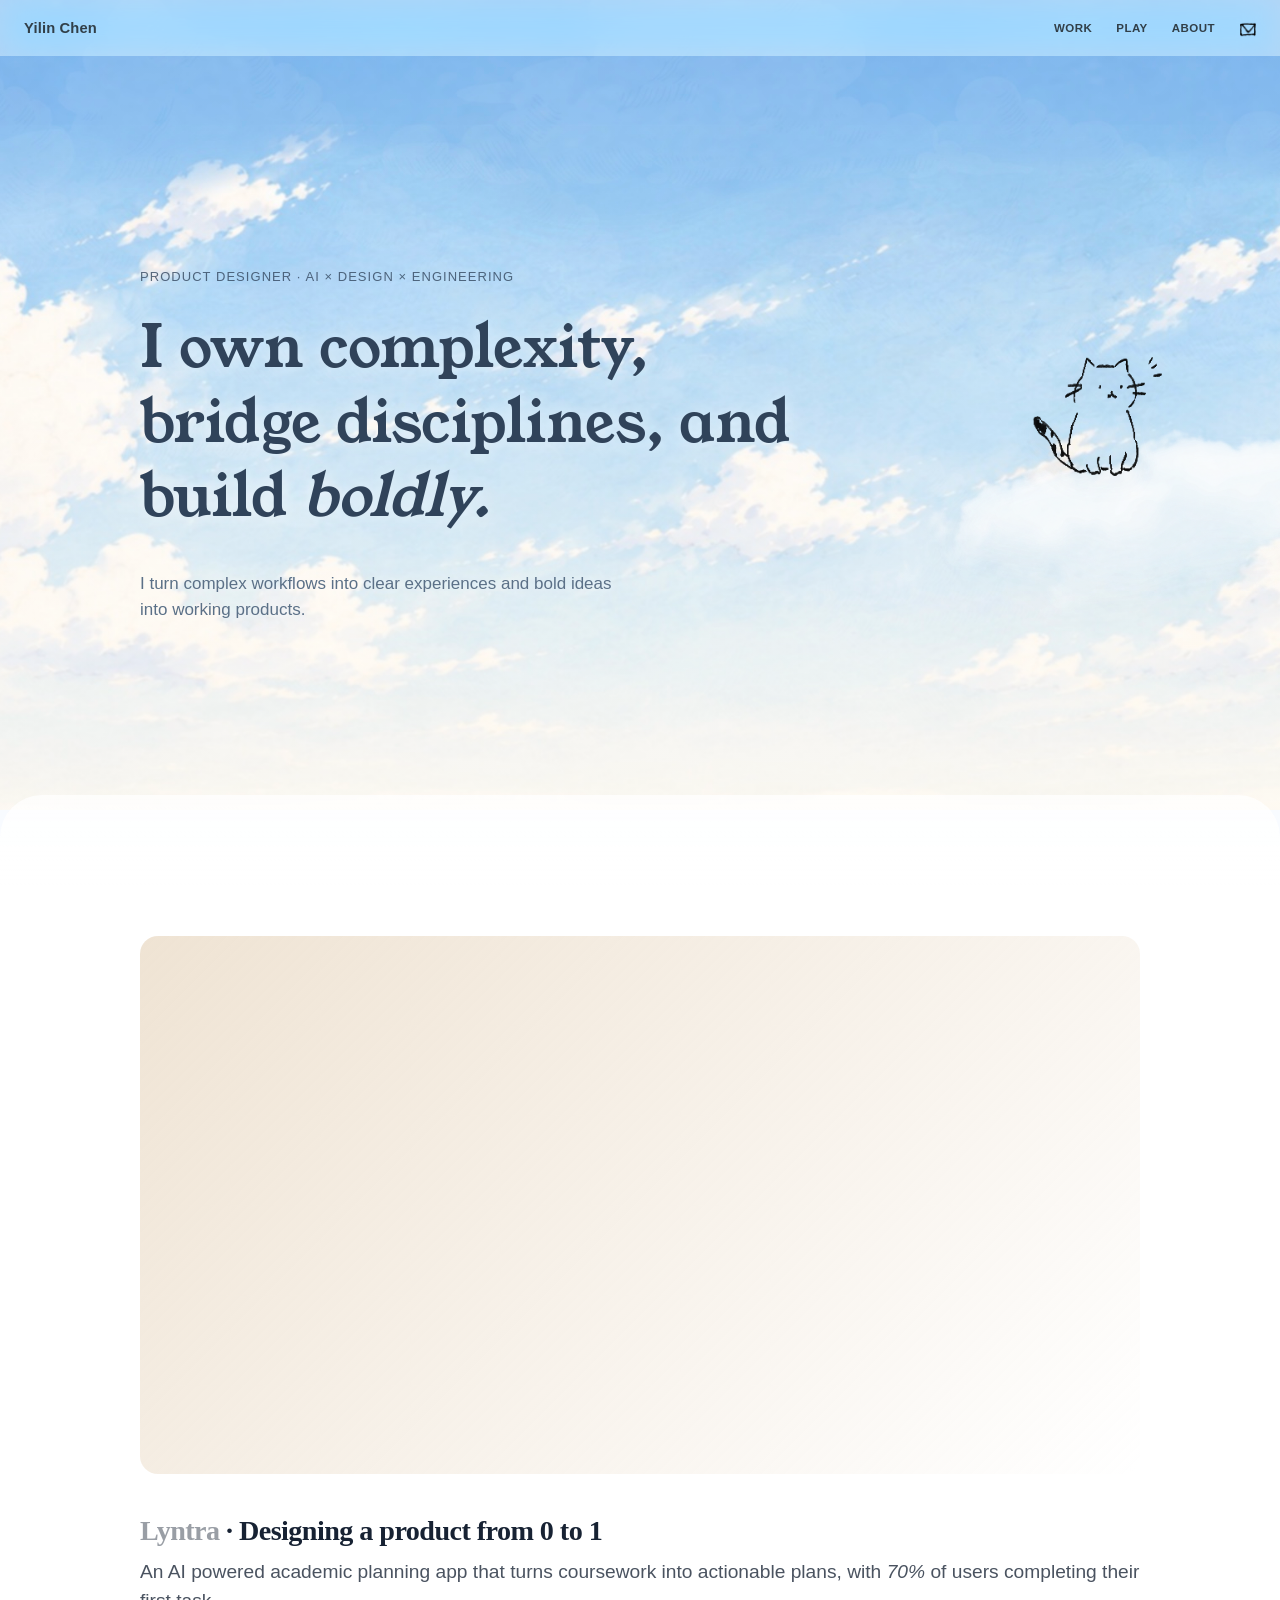
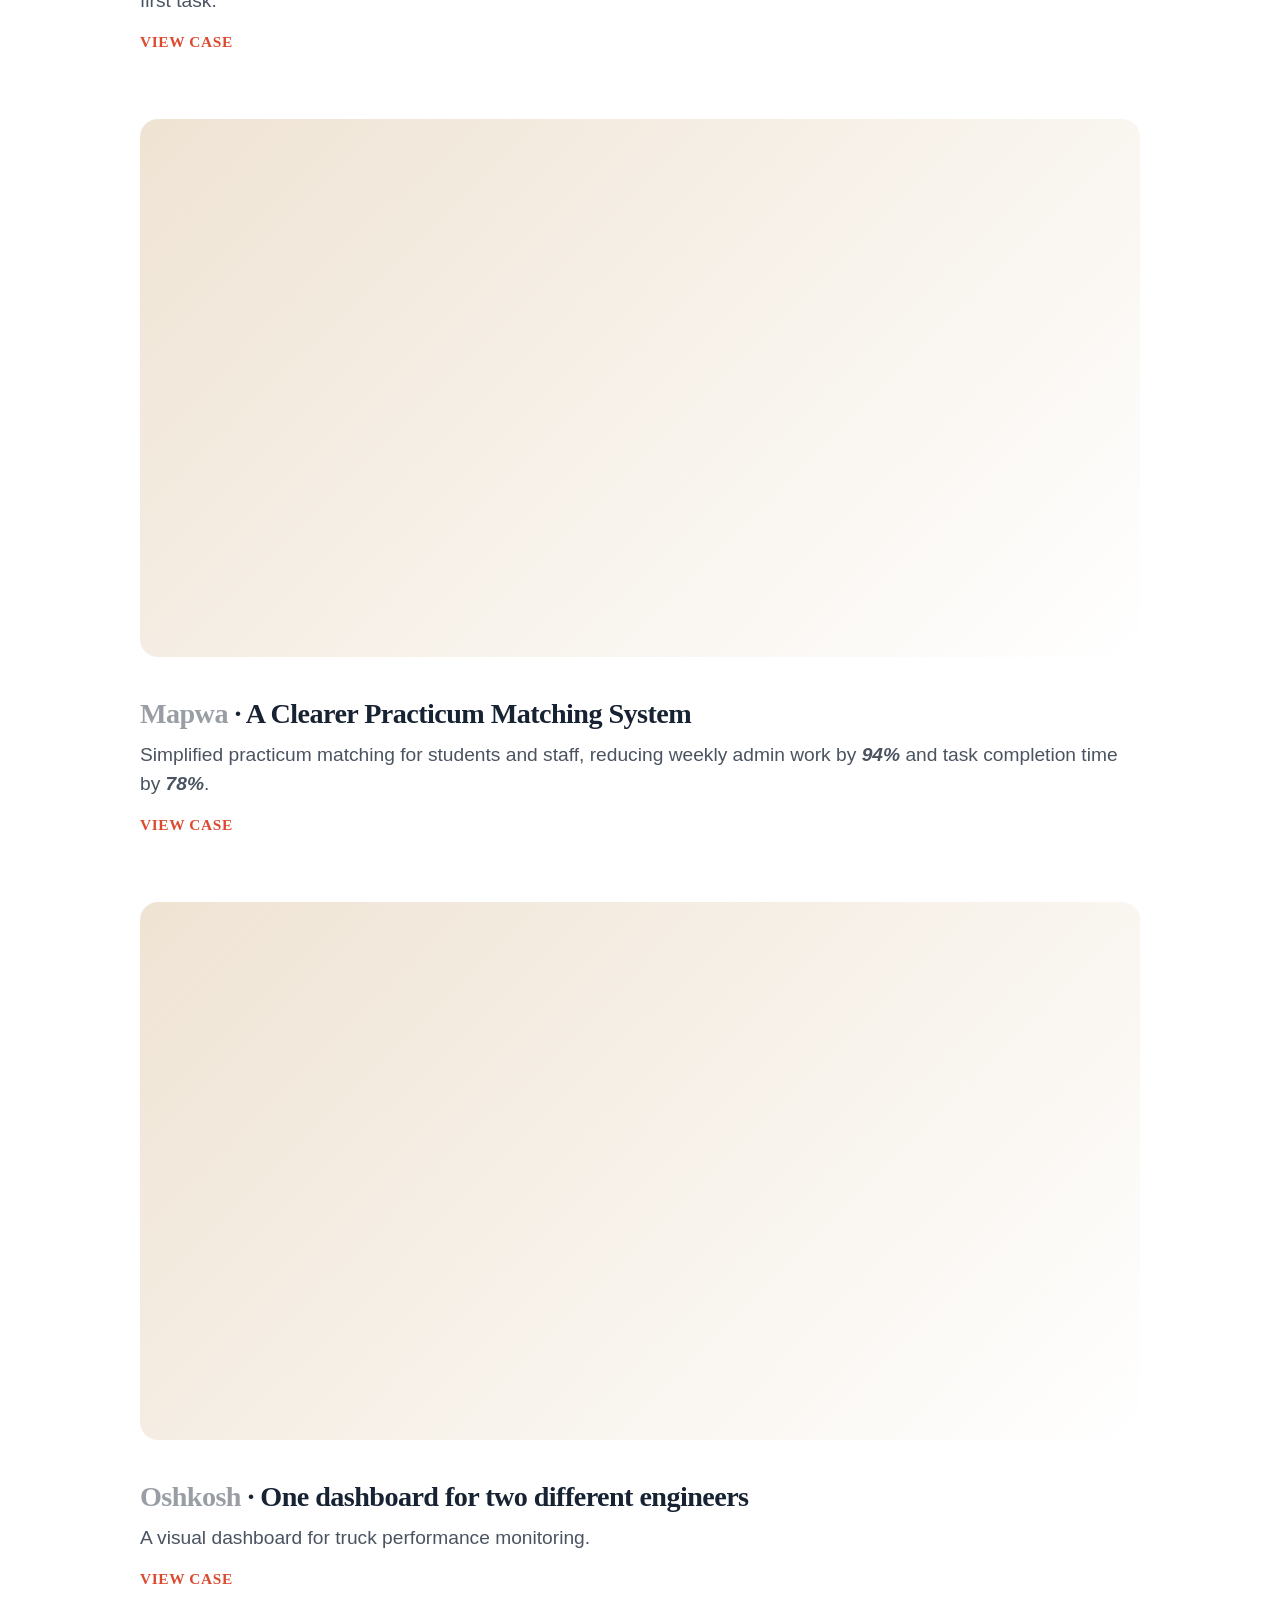
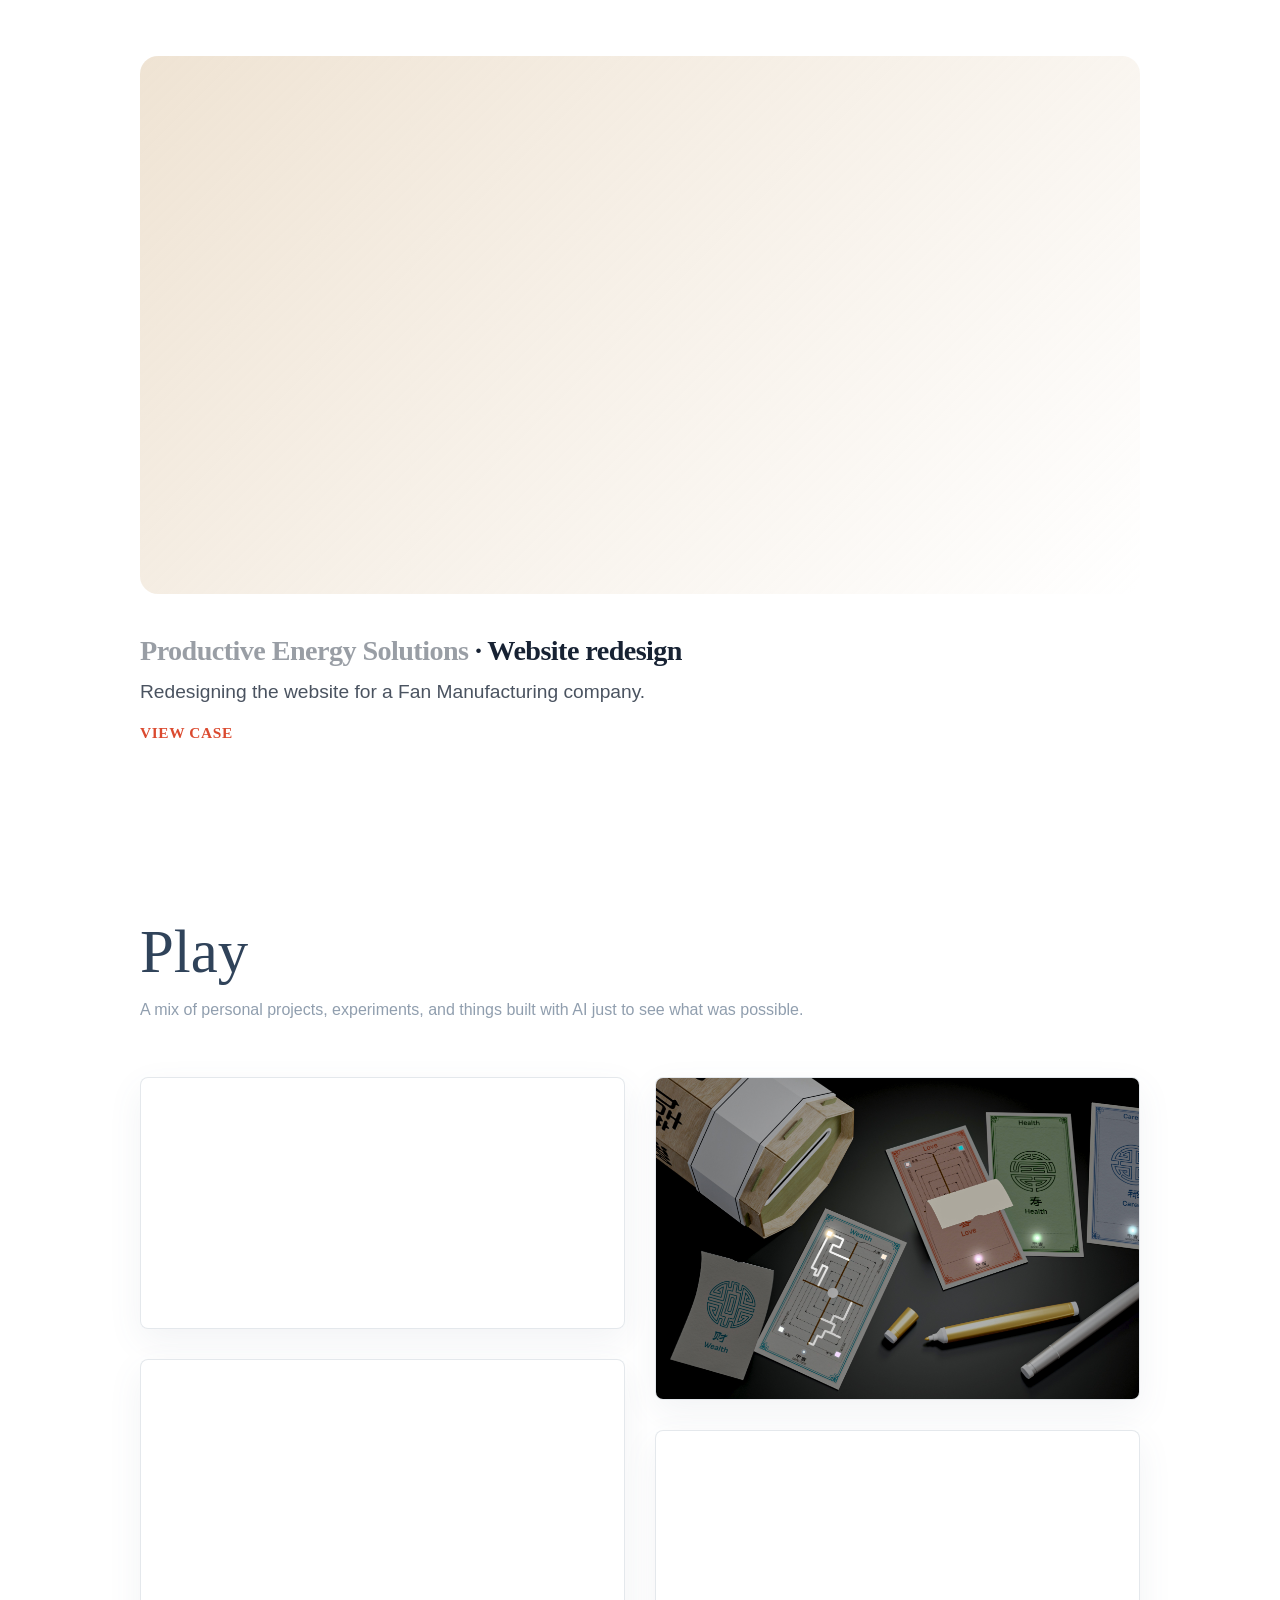
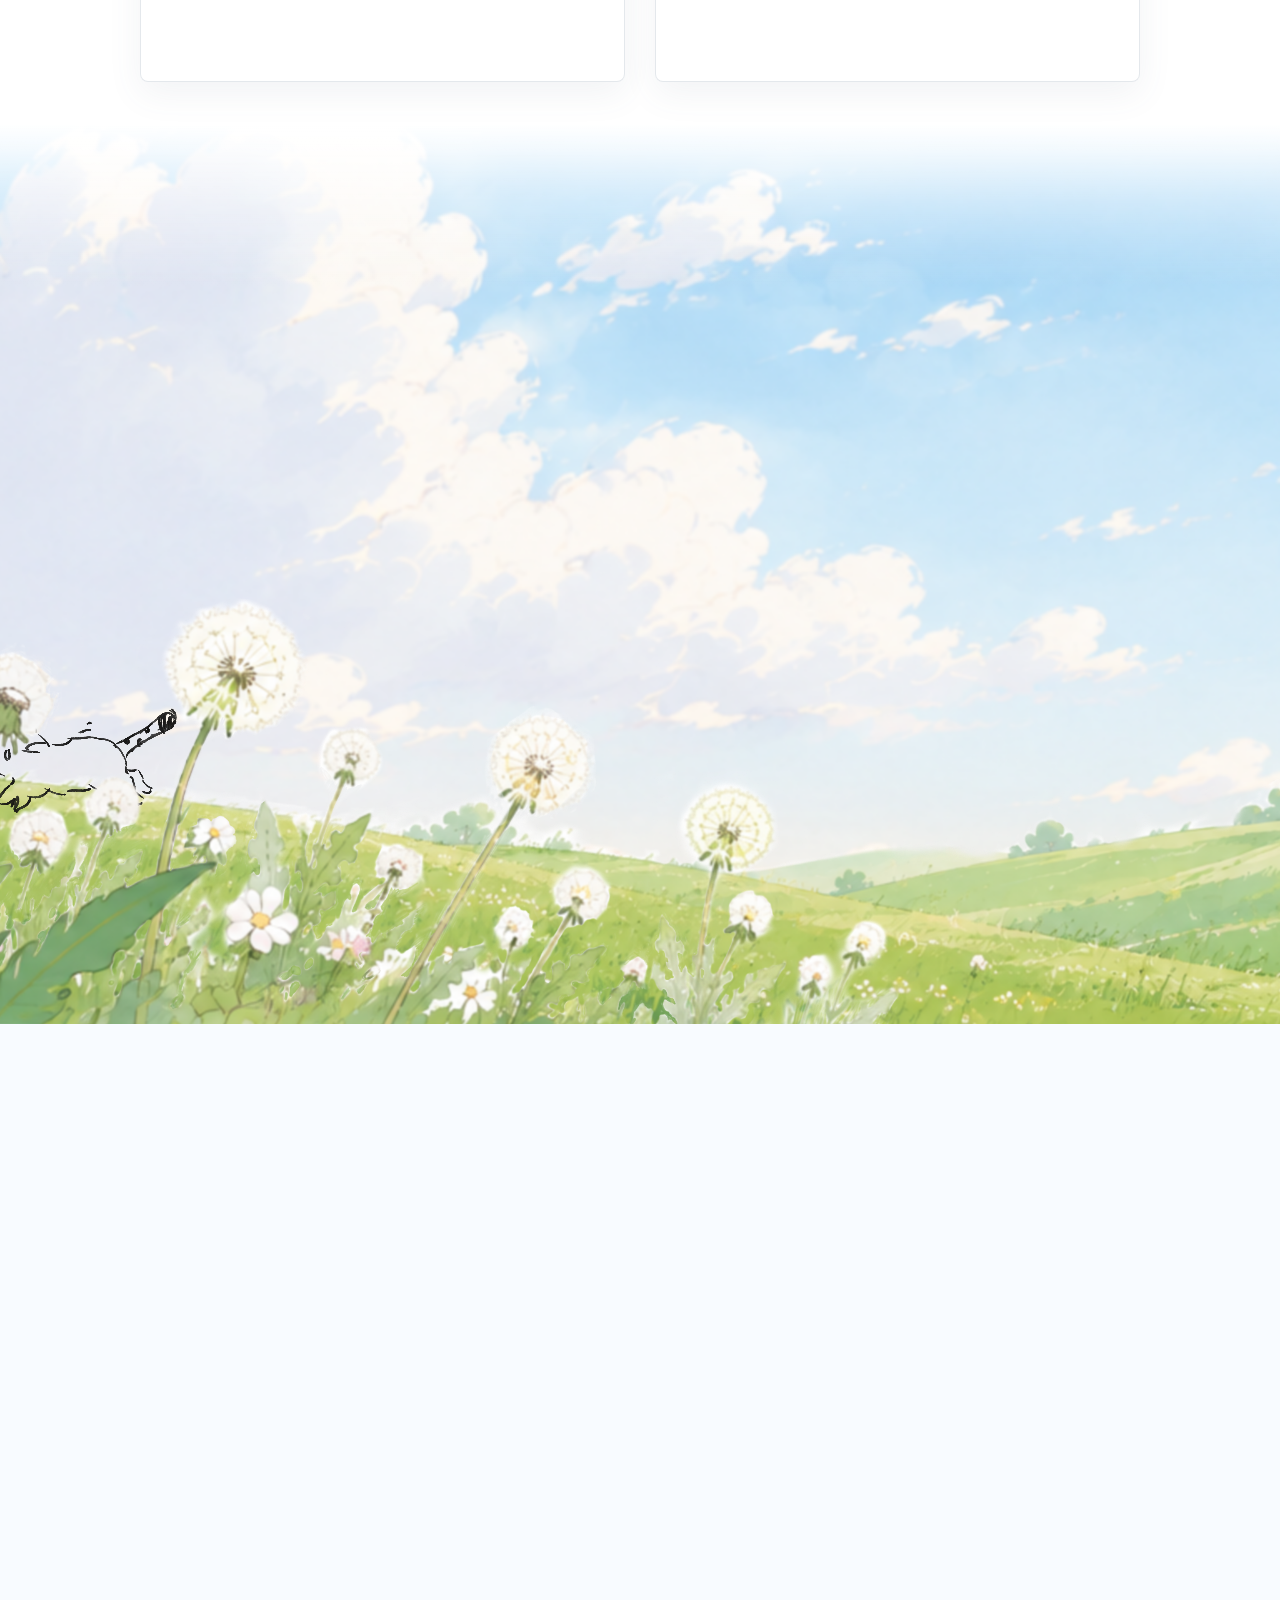
==== commit ddca1313: "Link homepage to Lyntra case study" ====
--- a/index.html
+++ b/index.html
@@ -1516,14 +1516,14 @@
       <div class="case-showcase">
         <div class="case-grid" aria-label="Case study placeholders">
           <article class="case-card">
-            <a class="case-media" href="lyntra.html" aria-label="View Lyntra case study">
+            <a class="case-media" href="lyntra-v2.html" aria-label="View Lyntra case study">
               <video src="case-study-videos/lyntra.mp4?v=20260901-scene" autoplay muted loop playsinline></video>
 
             </a>
             <div class="case-copy">
               <h3 class="case-title"><span>Lyntra</span> · Designing a product from 0 to 1</h3>
               <p class="case-desc">An AI powered academic planning app that turns coursework into actionable plans, with <em>70% </em>of users completing their first task.</p>
-              <a href="lyntra.html" class="case-link">View Case</a>
+              <a href="lyntra-v2.html" class="case-link">View Case</a>
             </div>
           </article>
           <article class="case-card">
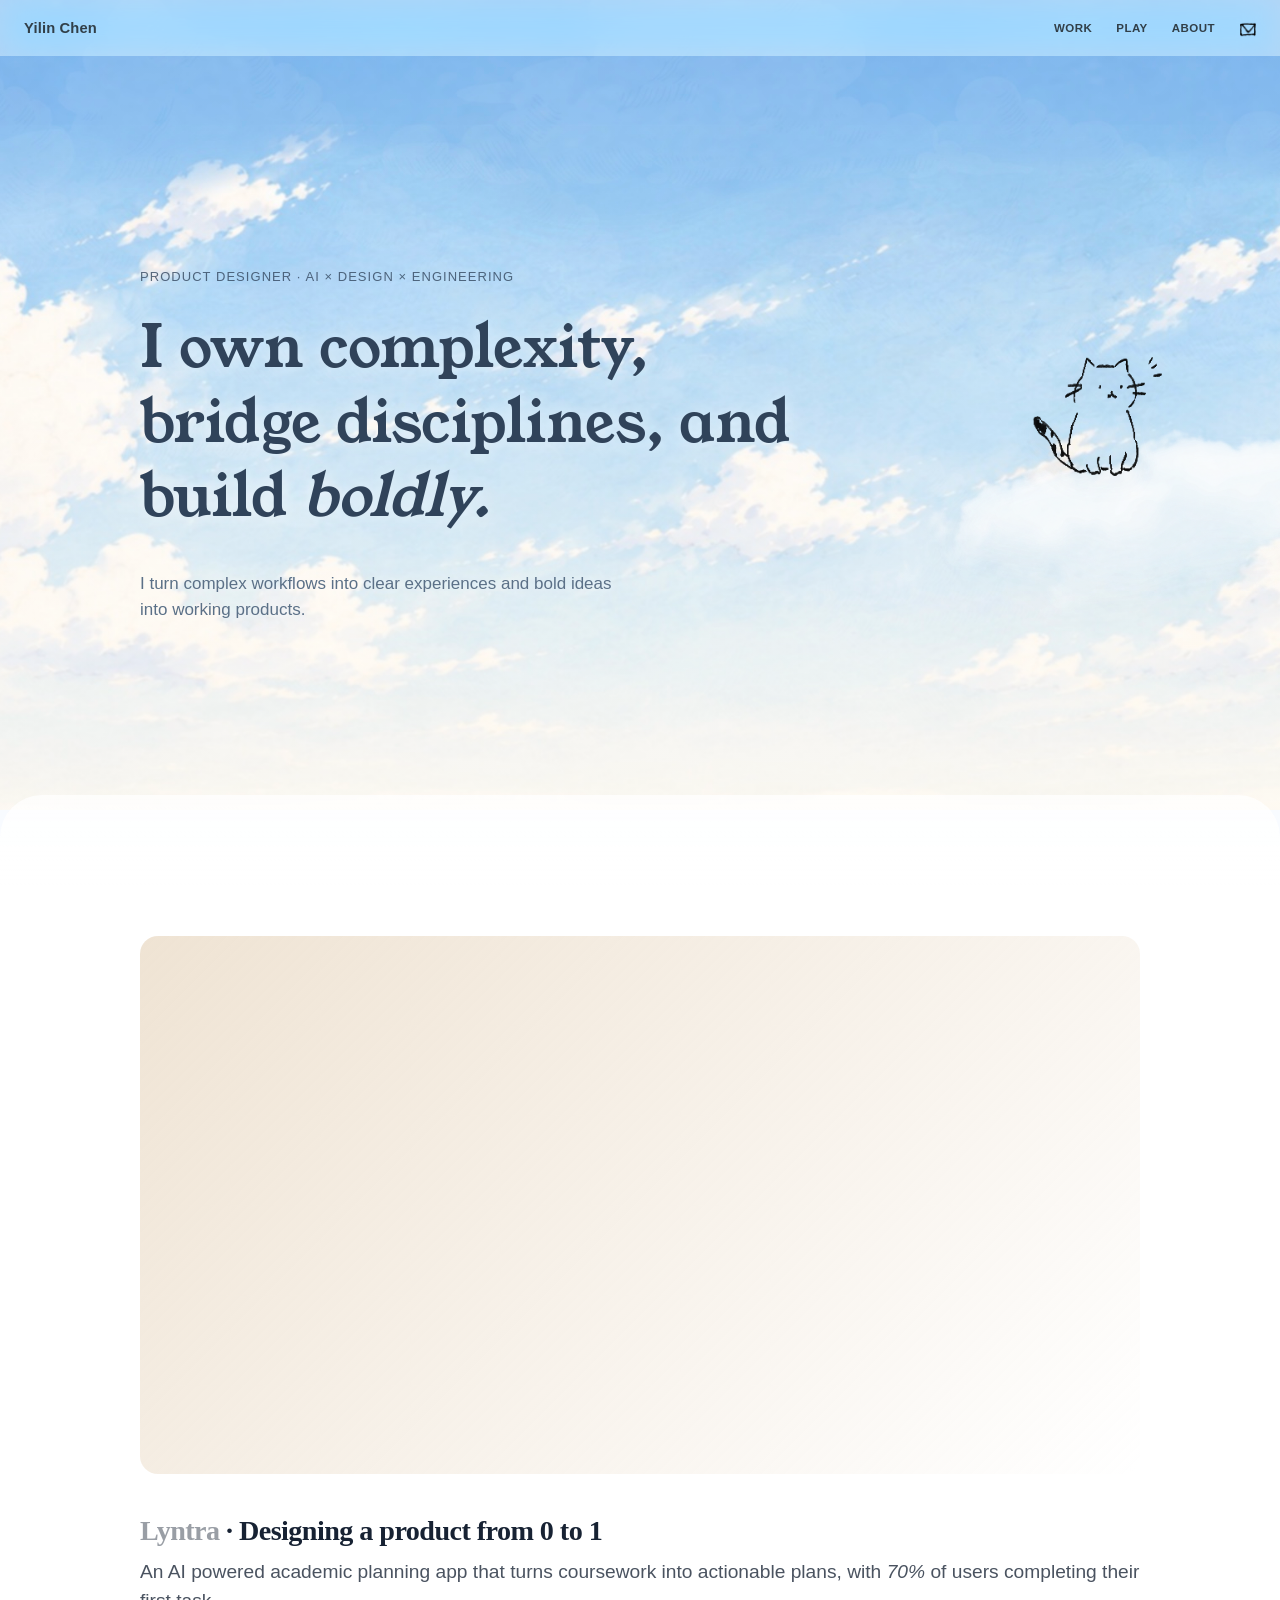
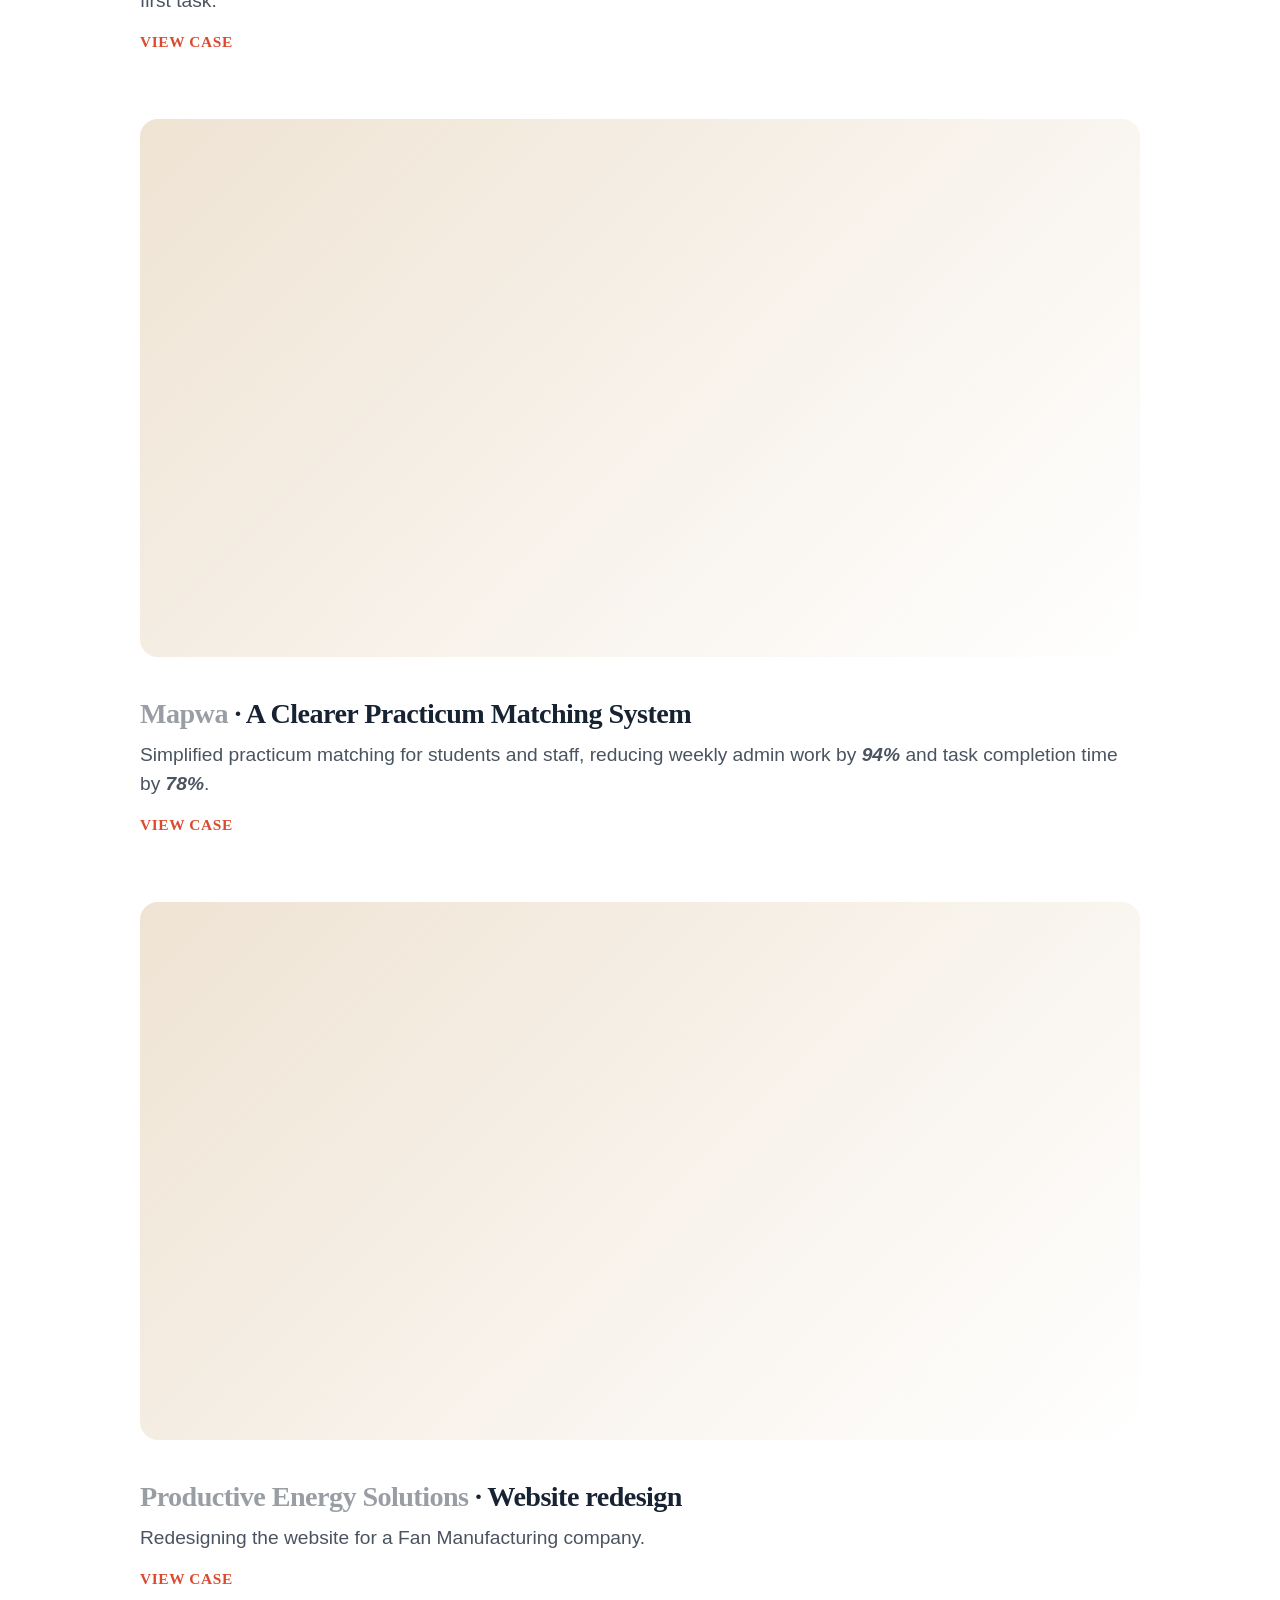
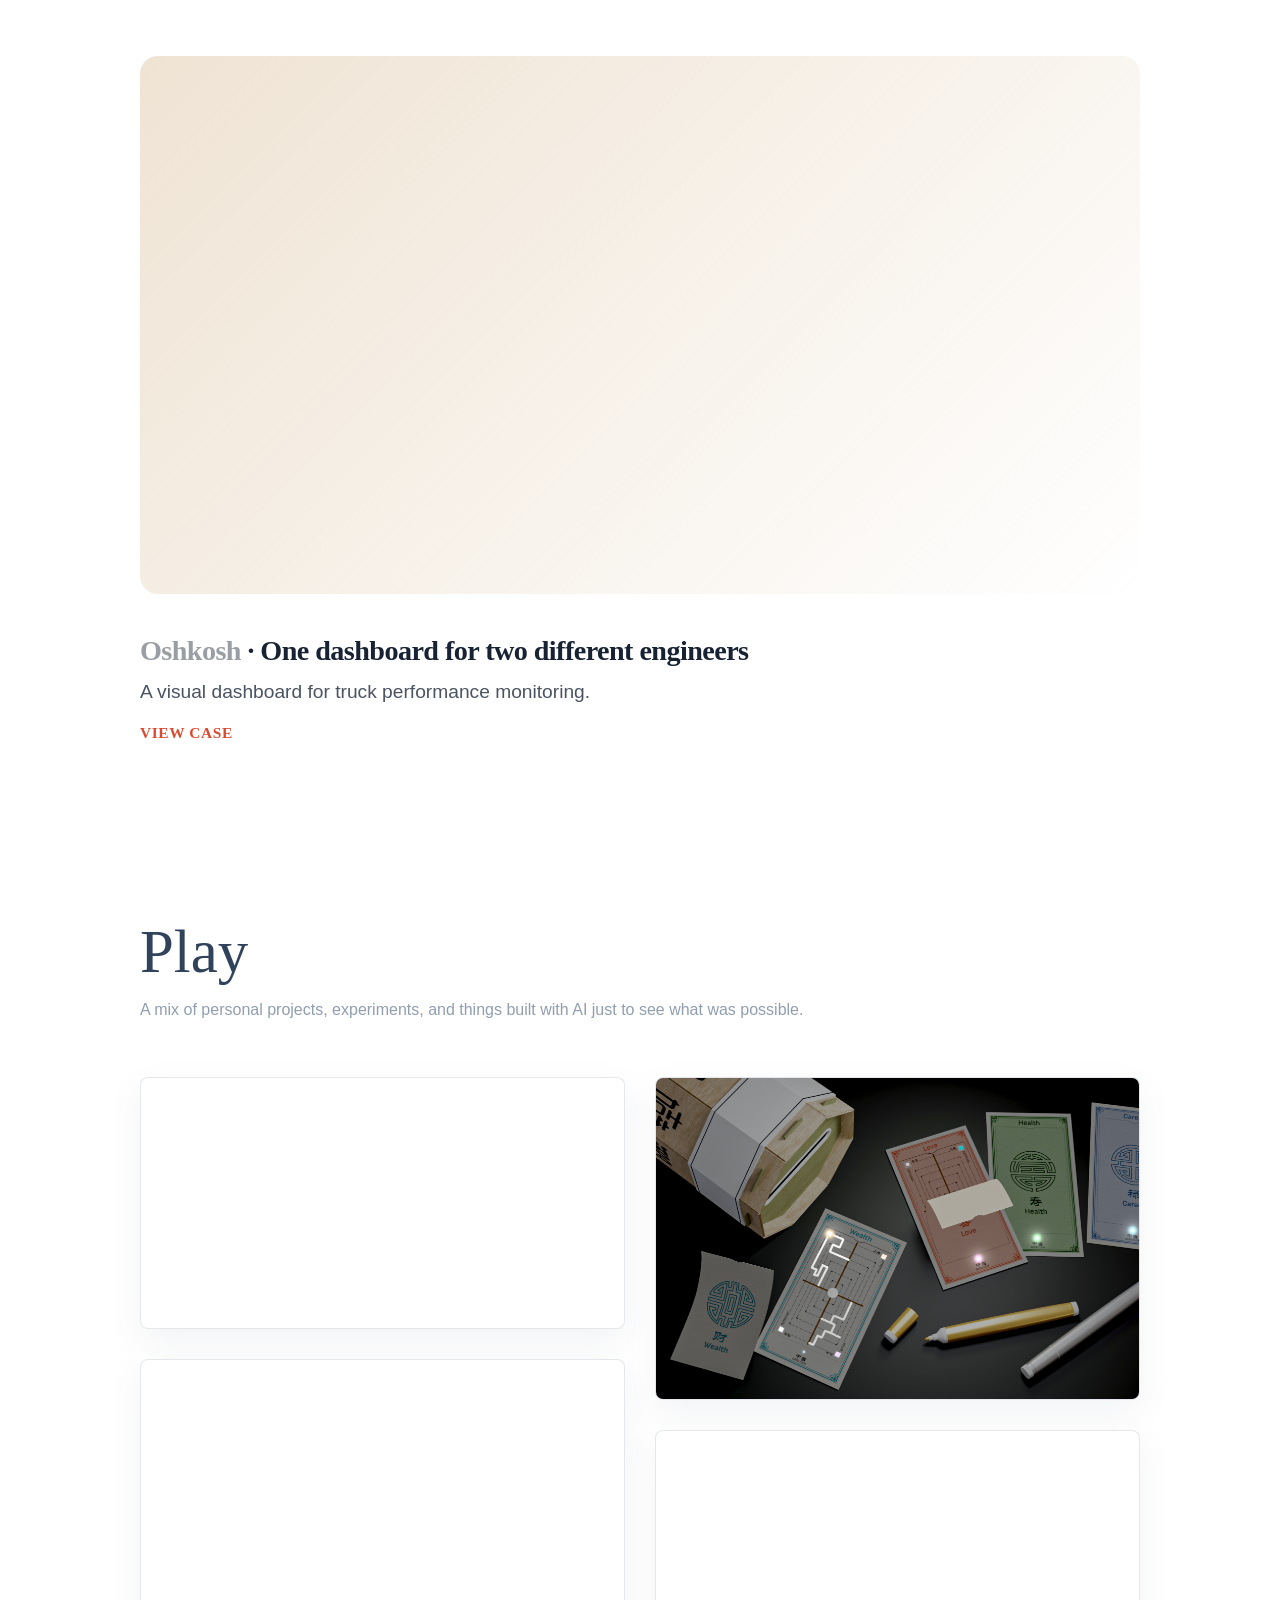
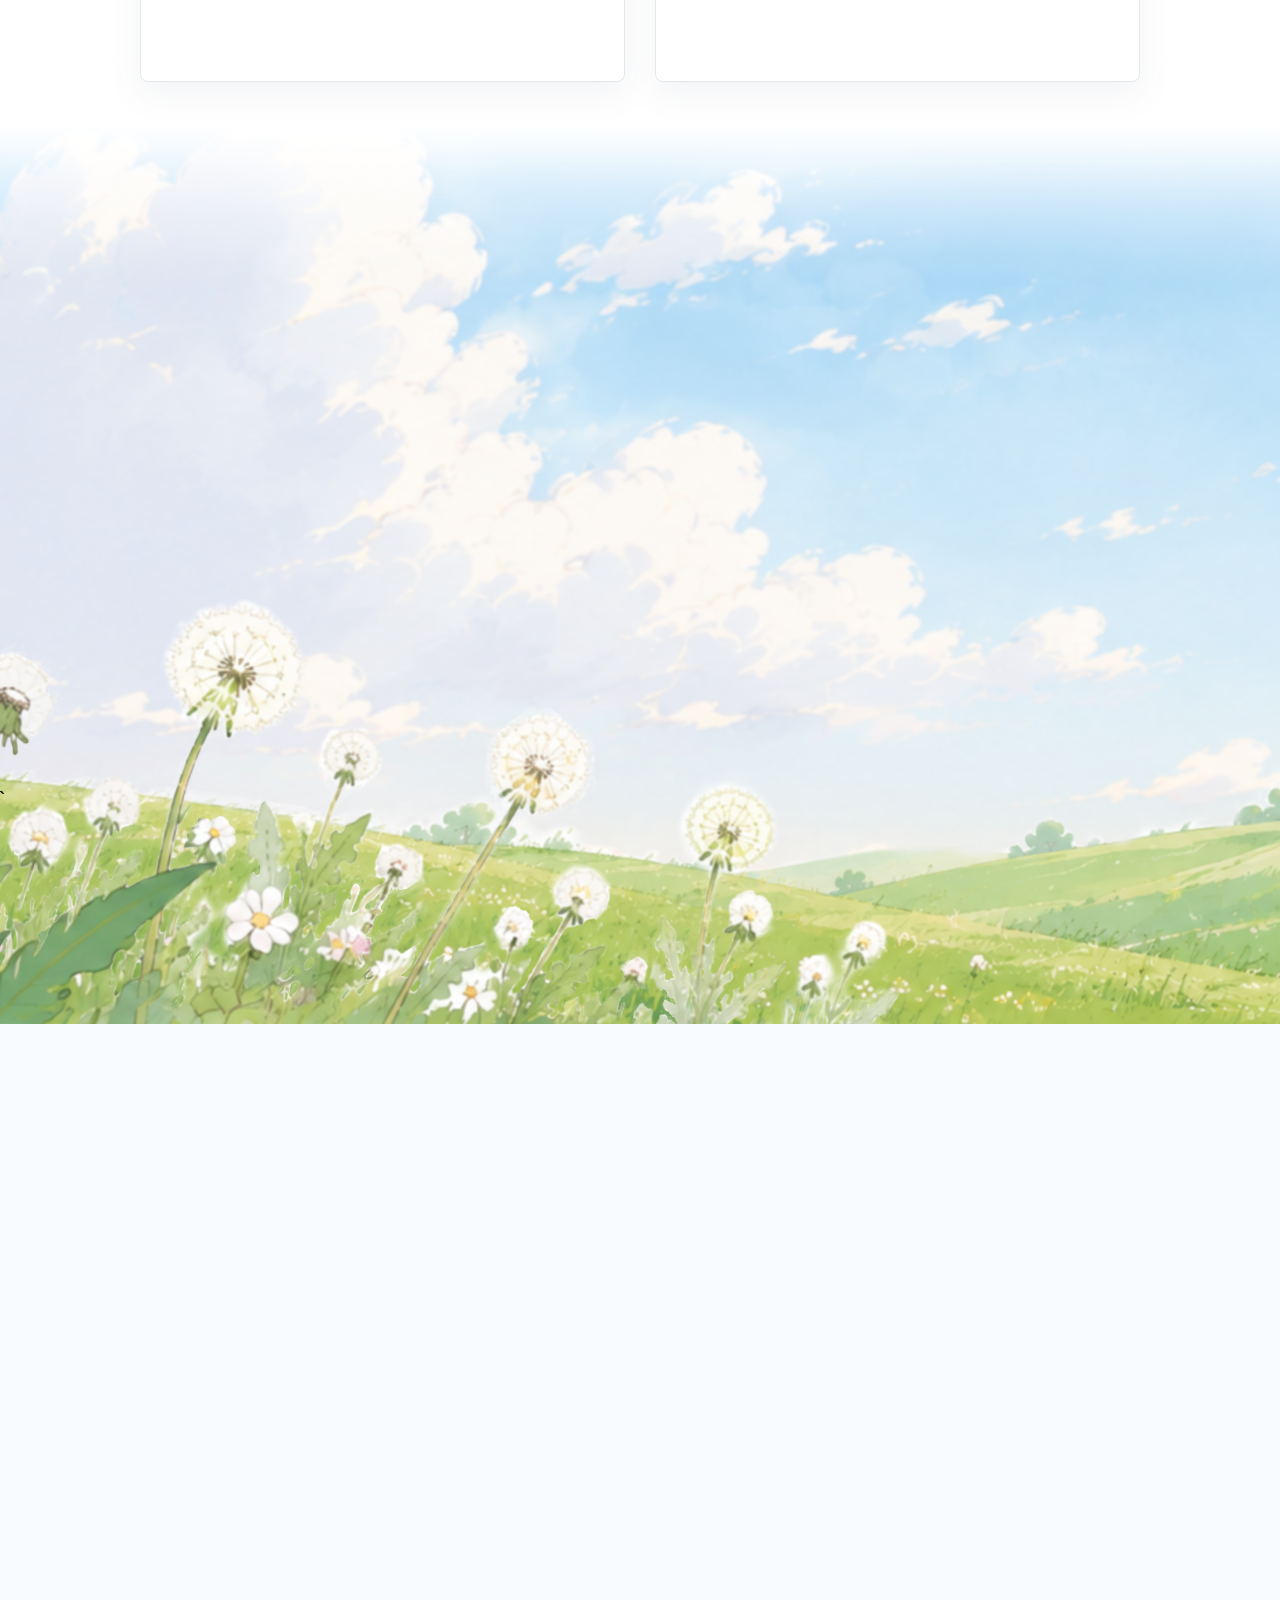
==== commit e530509d: "Refine Lyntra interactions and motion" ====
--- a/index.html
+++ b/index.html
@@ -1538,6 +1538,17 @@
             </div>
           </article>
           <article class="case-card">
+            <a class="case-media" href="productive-energy-solutions.html" aria-label="View Productive Energy Solutions case study">
+              <video src="case-study-videos/web.mp4?v=20260826-webredesign" autoplay muted loop playsinline></video>
+
+            </a>
+            <div class="case-copy">
+              <h3 class="case-title"><span>Productive Energy Solutions</span> · Website redesign</h3>
+              <p class="case-desc">Redesigning the website for a Fan Manufacturing company.</p>
+              <a href="productive-energy-solutions.html" class="case-link">View Case </a>
+            </div>
+          </article>
+          <article class="case-card">
             <a class="case-media" href="oshkosh.html" aria-label="View Oshkosh case study">
               <video src="case-study-videos/oshkosh.mp4" autoplay muted loop playsinline></video>
            
@@ -1547,17 +1558,6 @@
               <h3 class="case-title"><span>Oshkosh</span> · One dashboard for two different engineers</h3>
               <p class="case-desc">A visual dashboard for truck performance monitoring.</p>
               <a href="oshkosh.html" class="case-link">View Case</a>
-            </div>
-          </article>
-          <article class="case-card">
-            <a class="case-media" href="productive-energy-solutions.html" aria-label="View Productive Energy Solutions case study">
-              <video src="case-study-videos/web.mp4?v=20260826-webredesign" autoplay muted loop playsinline></video>
-            
-            </a>
-            <div class="case-copy">
-              <h3 class="case-title"><span>Productive Energy Solutions</span> · Website redesign</h3>
-              <p class="case-desc">Redesigning the website for a Fan Manufacturing company.</p>
-              <a href="productive-energy-solutions.html" class="case-link">View Case </a>
             </div>
           </article>
         </div>
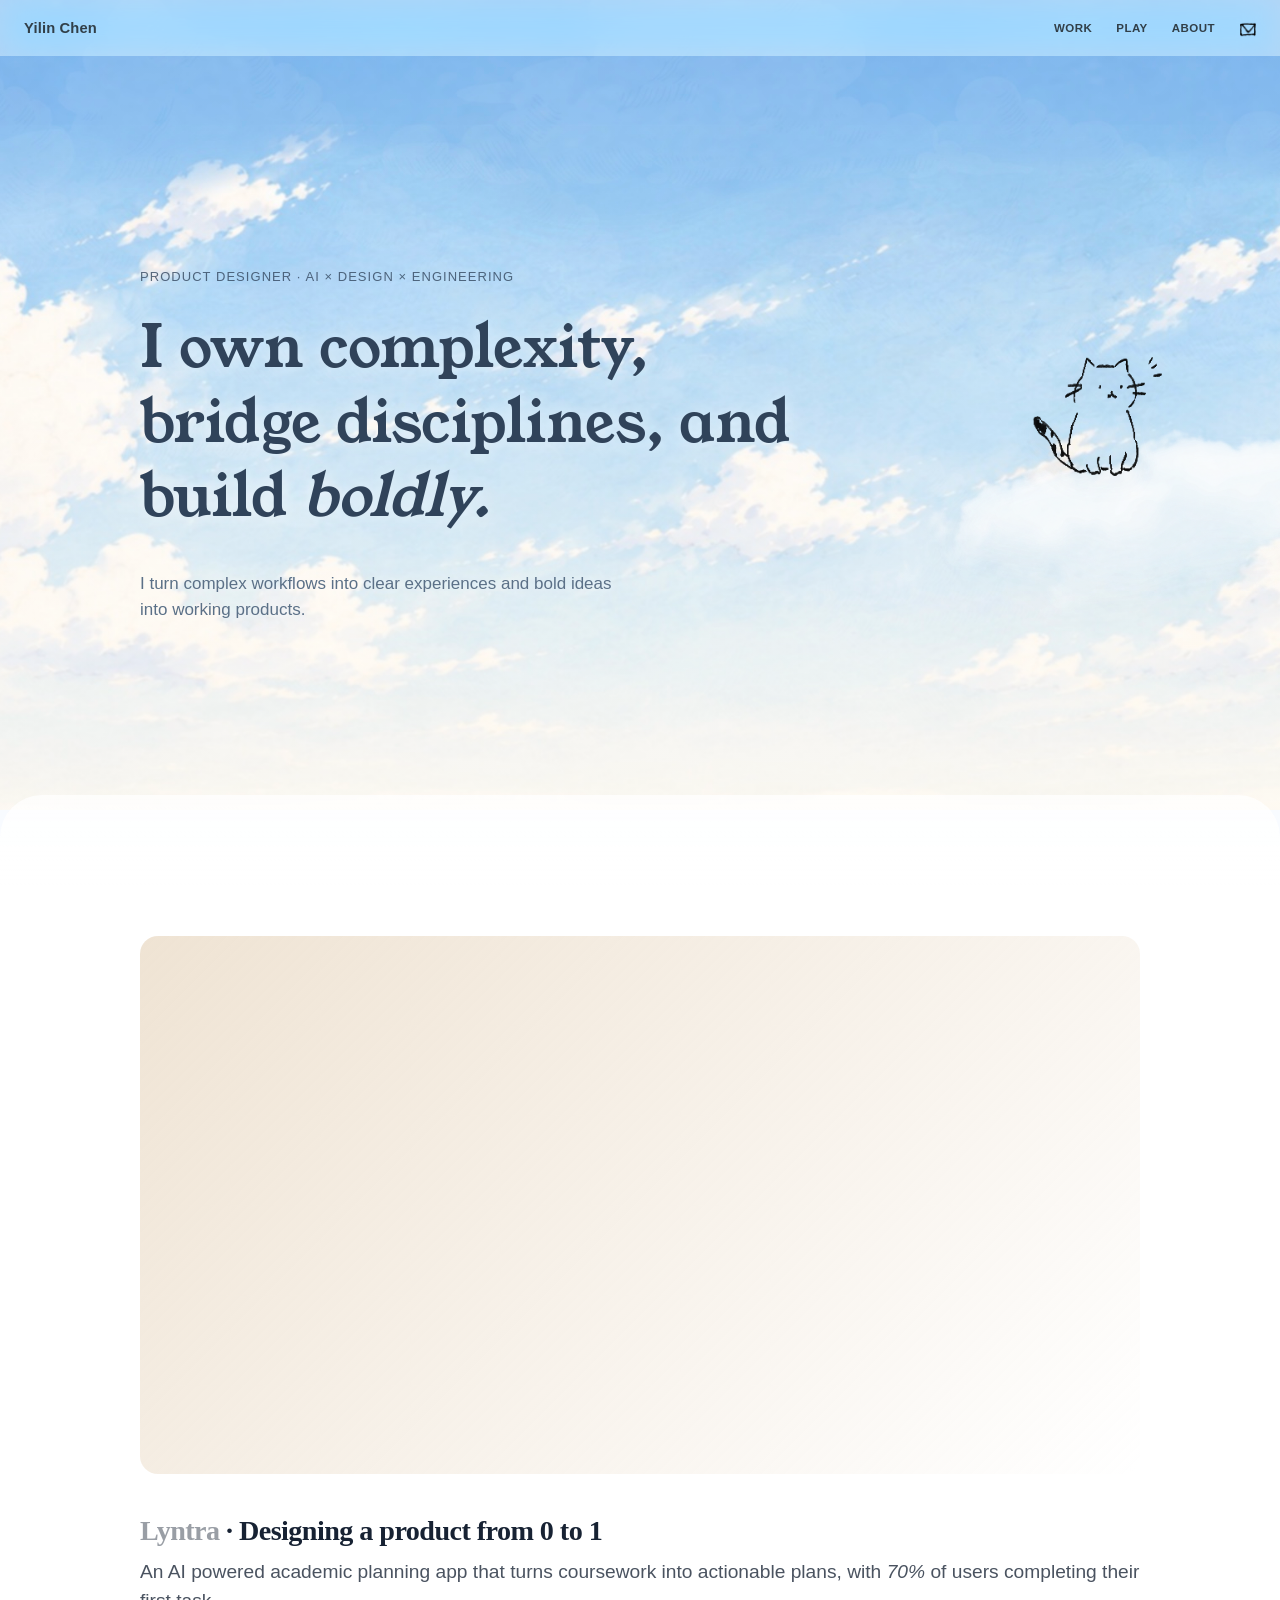
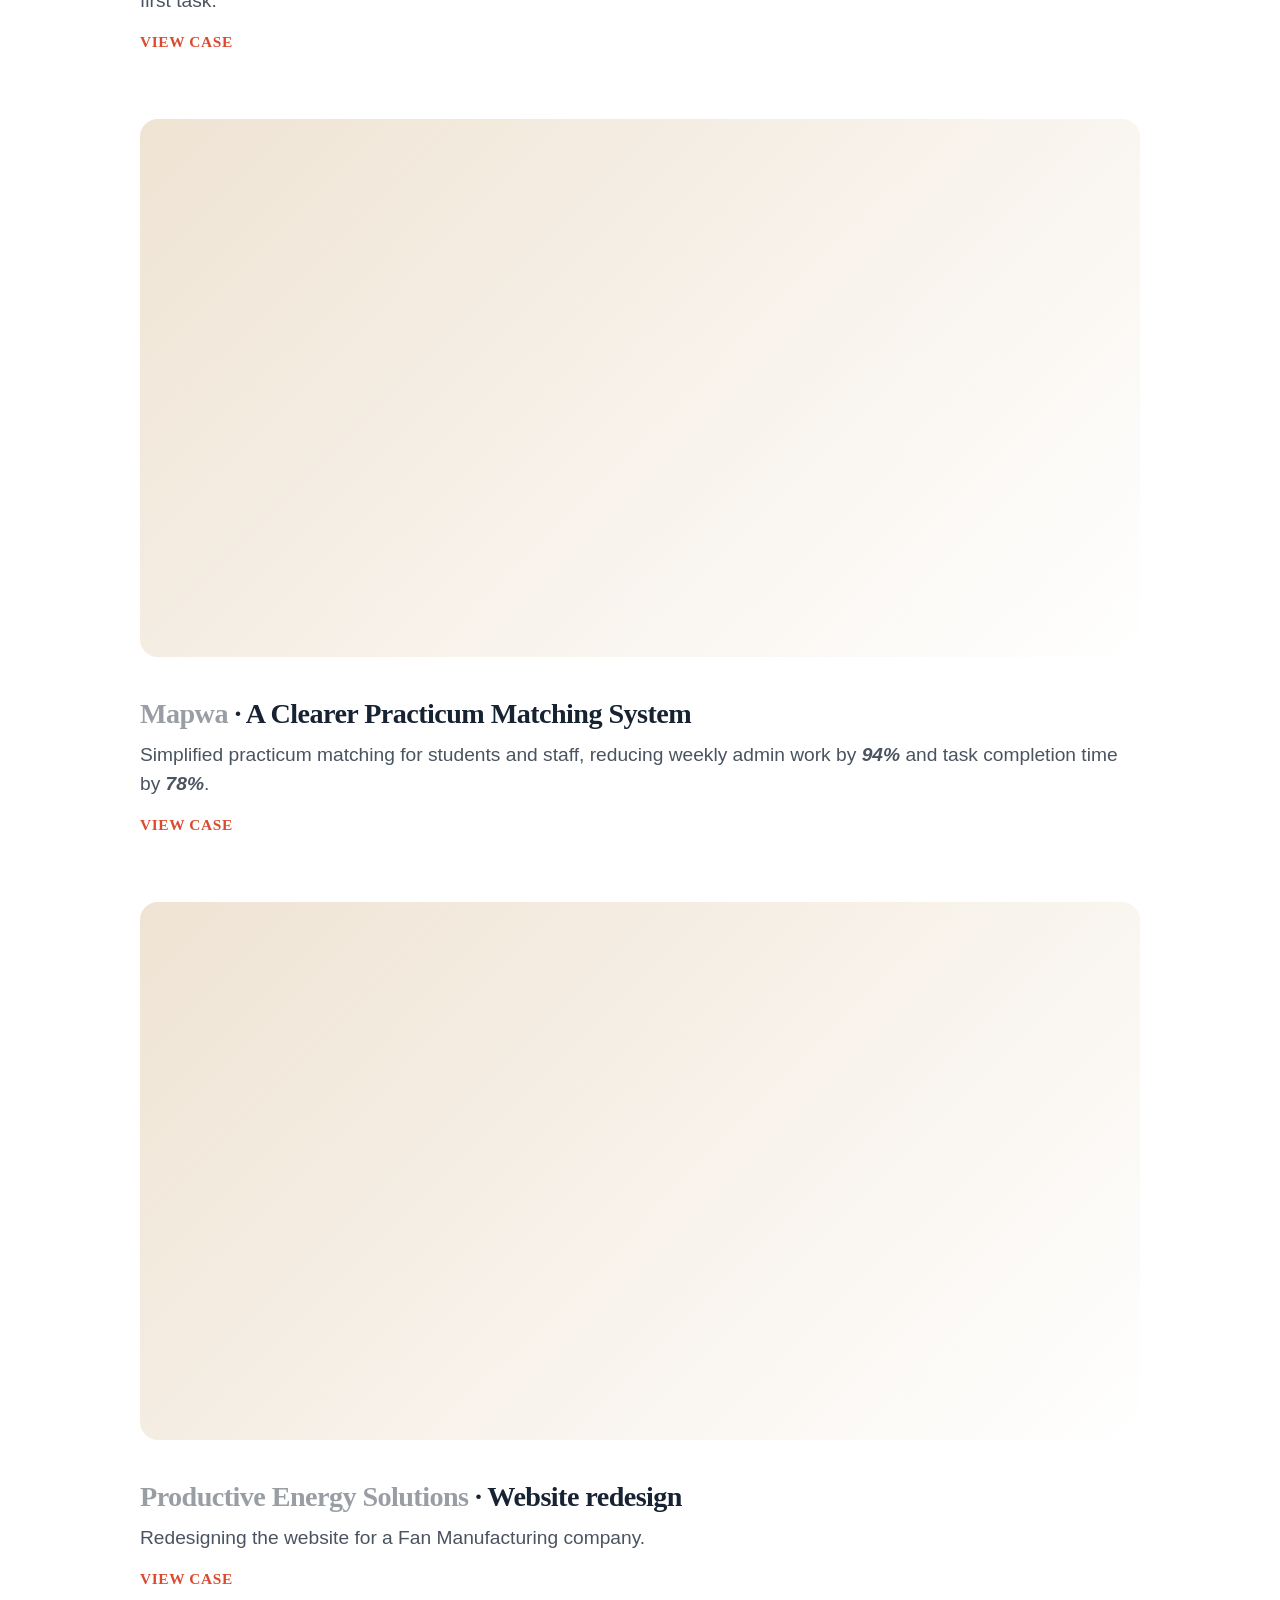
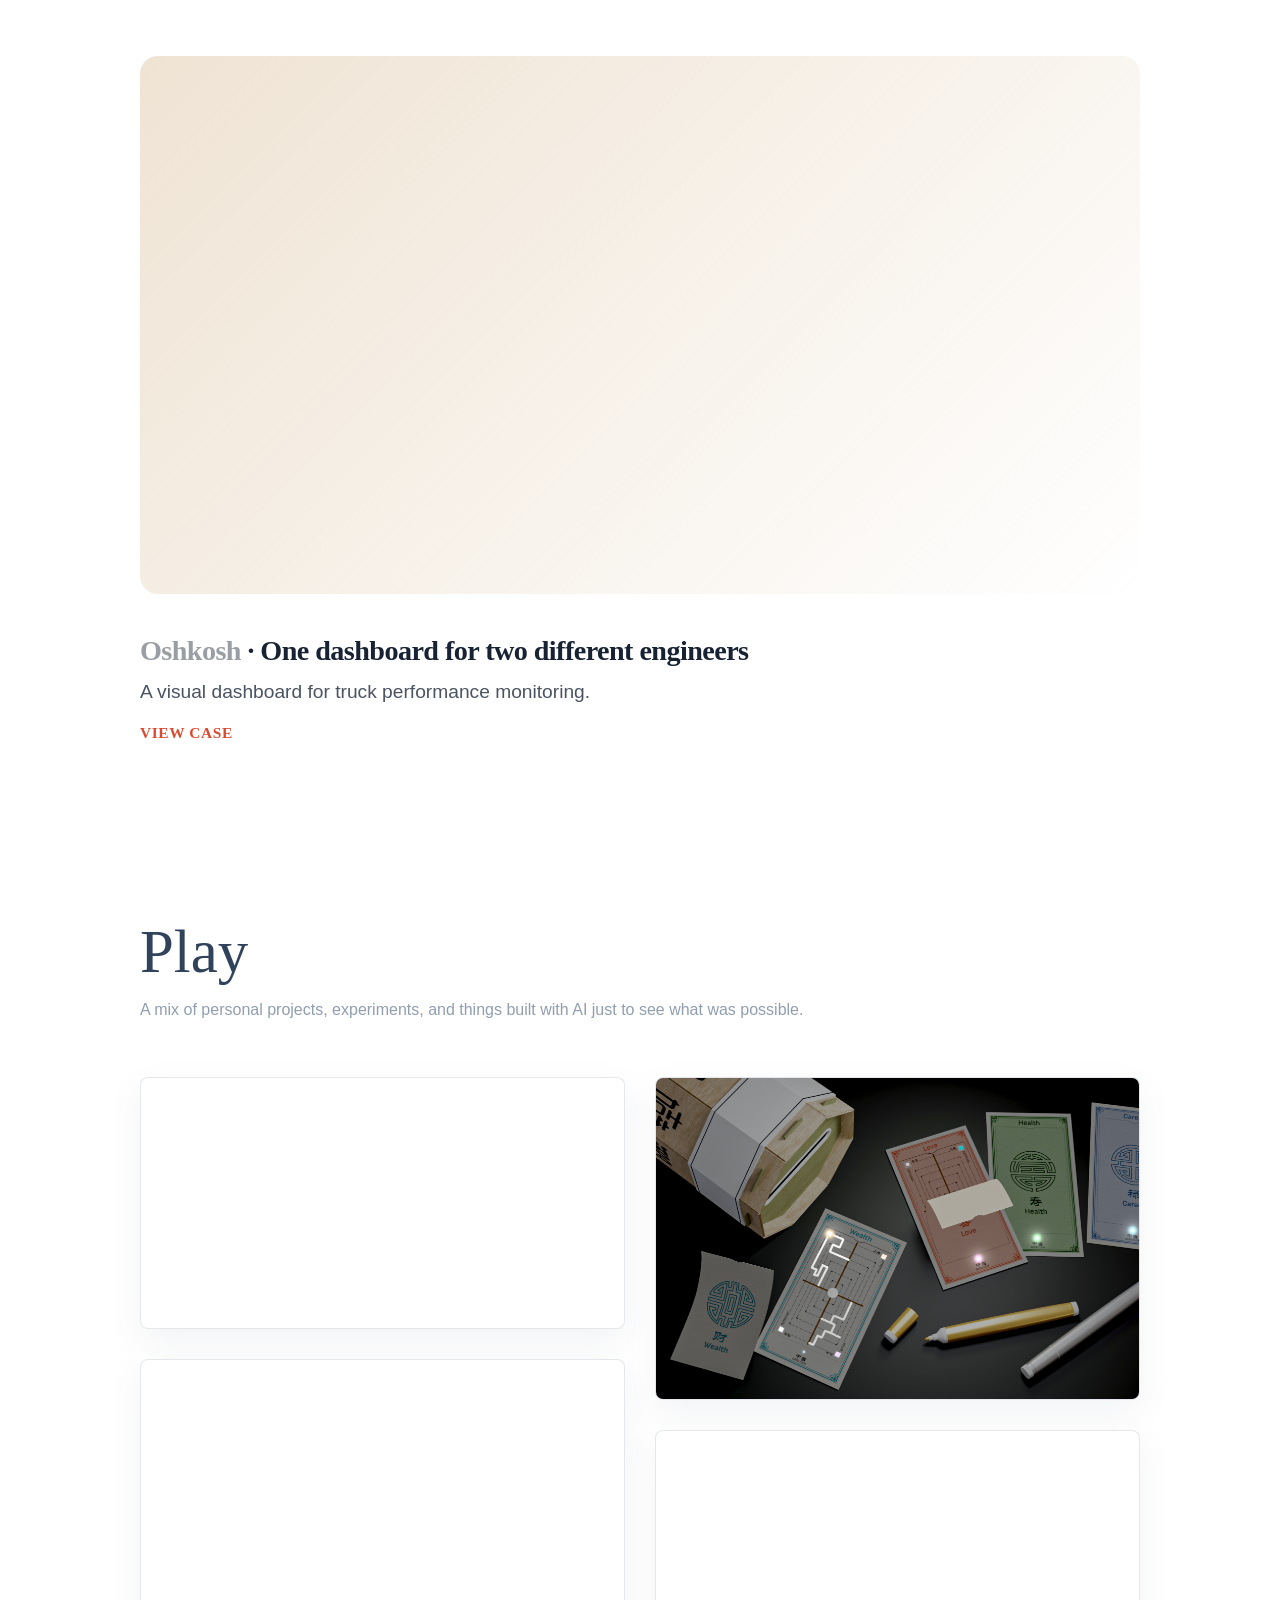
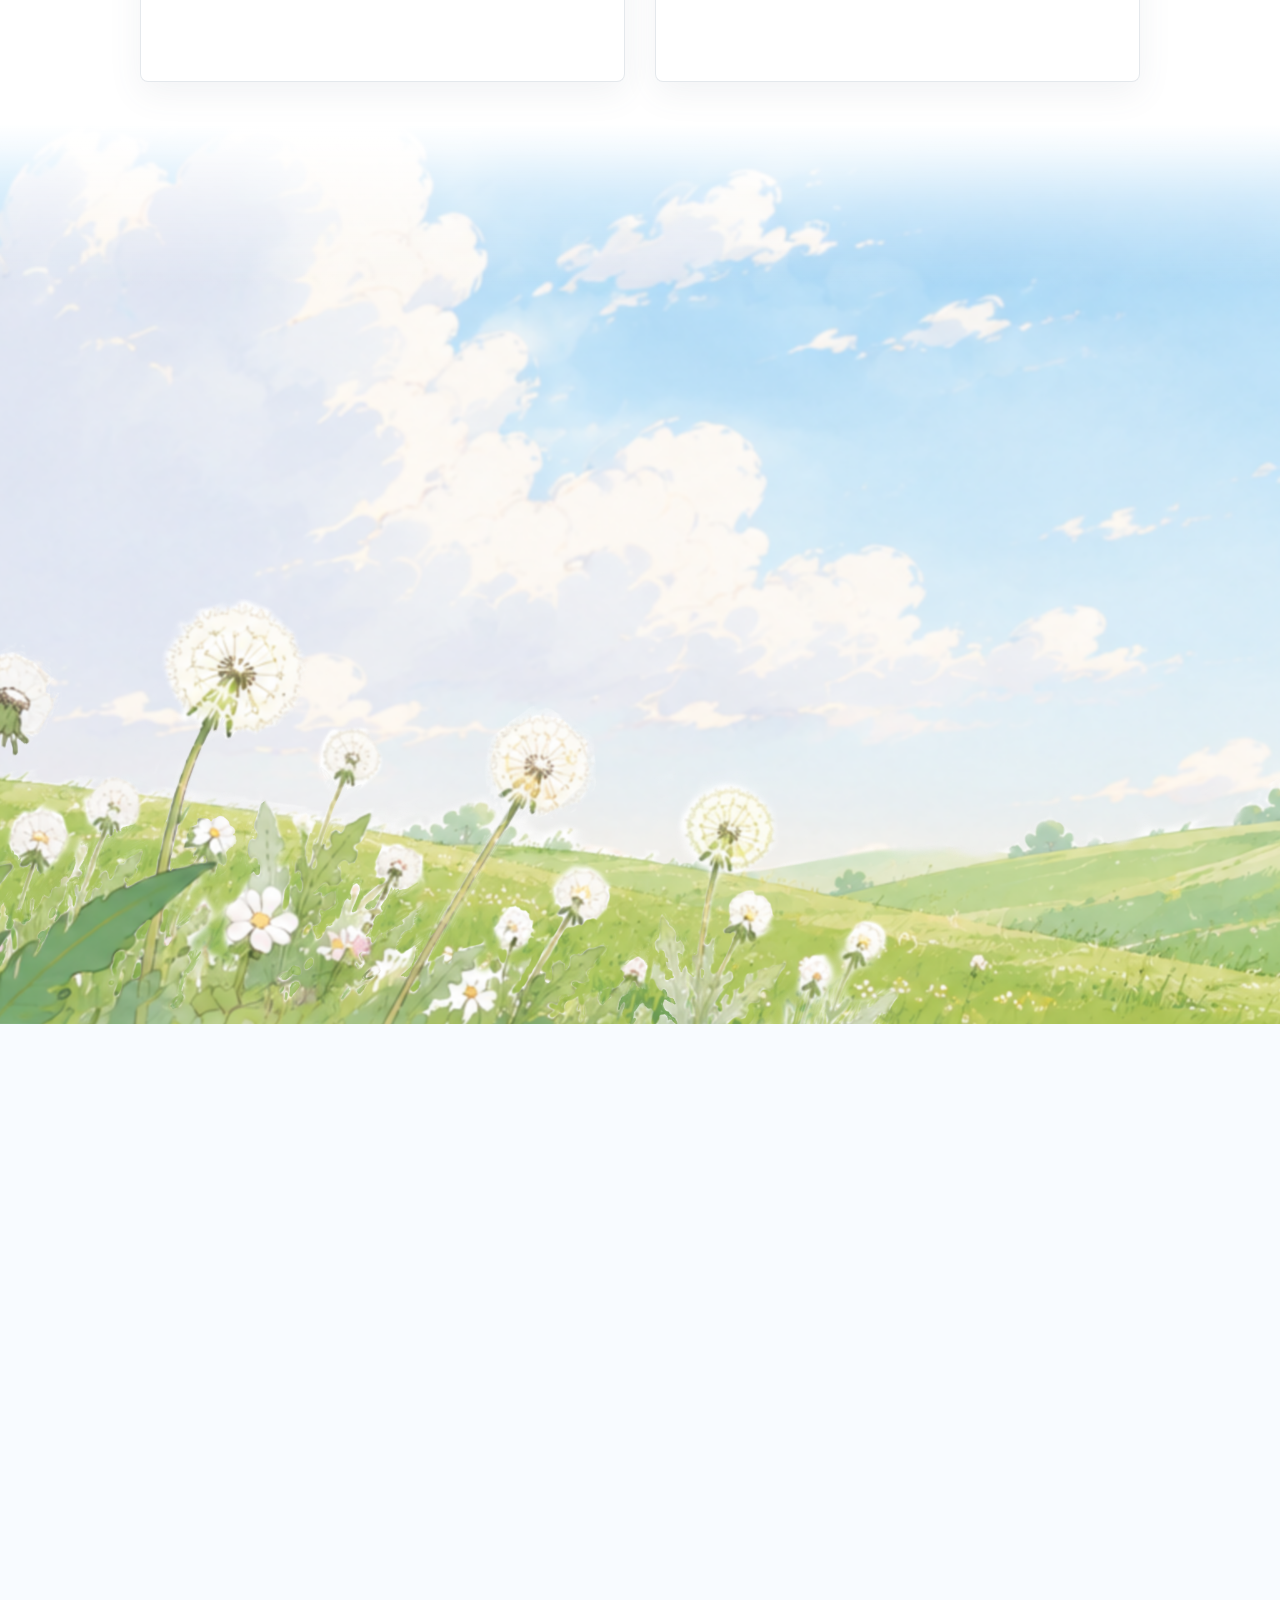
==== commit 592ea4aa: "Add Lyntra case study and shared see-next navigation" ====
--- a/index.html
+++ b/index.html
@@ -1516,14 +1516,14 @@
       <div class="case-showcase">
         <div class="case-grid" aria-label="Case study placeholders">
           <article class="case-card">
-            <a class="case-media" href="lyntra-v2.html" aria-label="View Lyntra case study">
+            <a class="case-media" href="lyntra/" aria-label="View Lyntra case study">
               <video src="case-study-videos/lyntra.mp4?v=20260901-scene" autoplay muted loop playsinline></video>
 
             </a>
             <div class="case-copy">
               <h3 class="case-title"><span>Lyntra</span> · Designing a product from 0 to 1</h3>
               <p class="case-desc">An AI powered academic planning app that turns coursework into actionable plans, with <em>70% </em>of users completing their first task.</p>
-              <a href="lyntra-v2.html" class="case-link">View Case</a>
+              <a href="lyntra/" class="case-link">View Case</a>
             </div>
           </article>
           <article class="case-card">
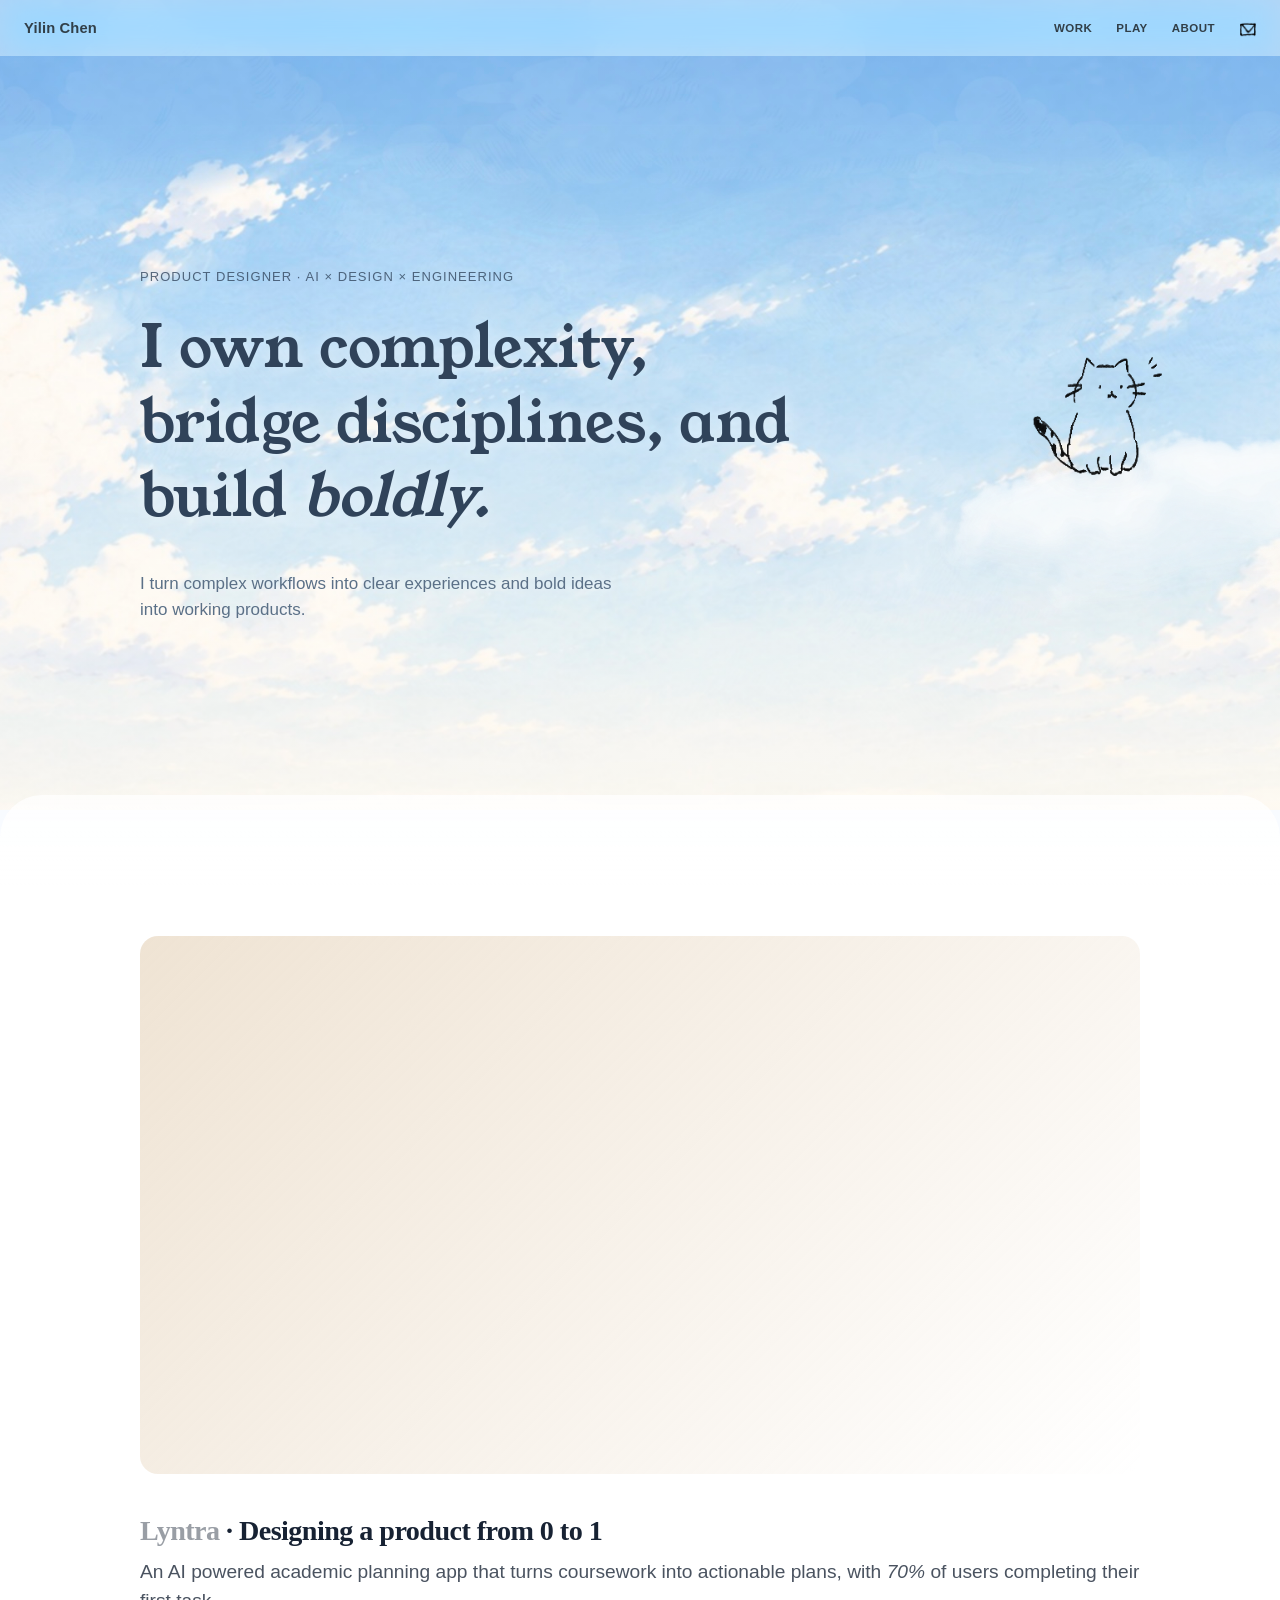
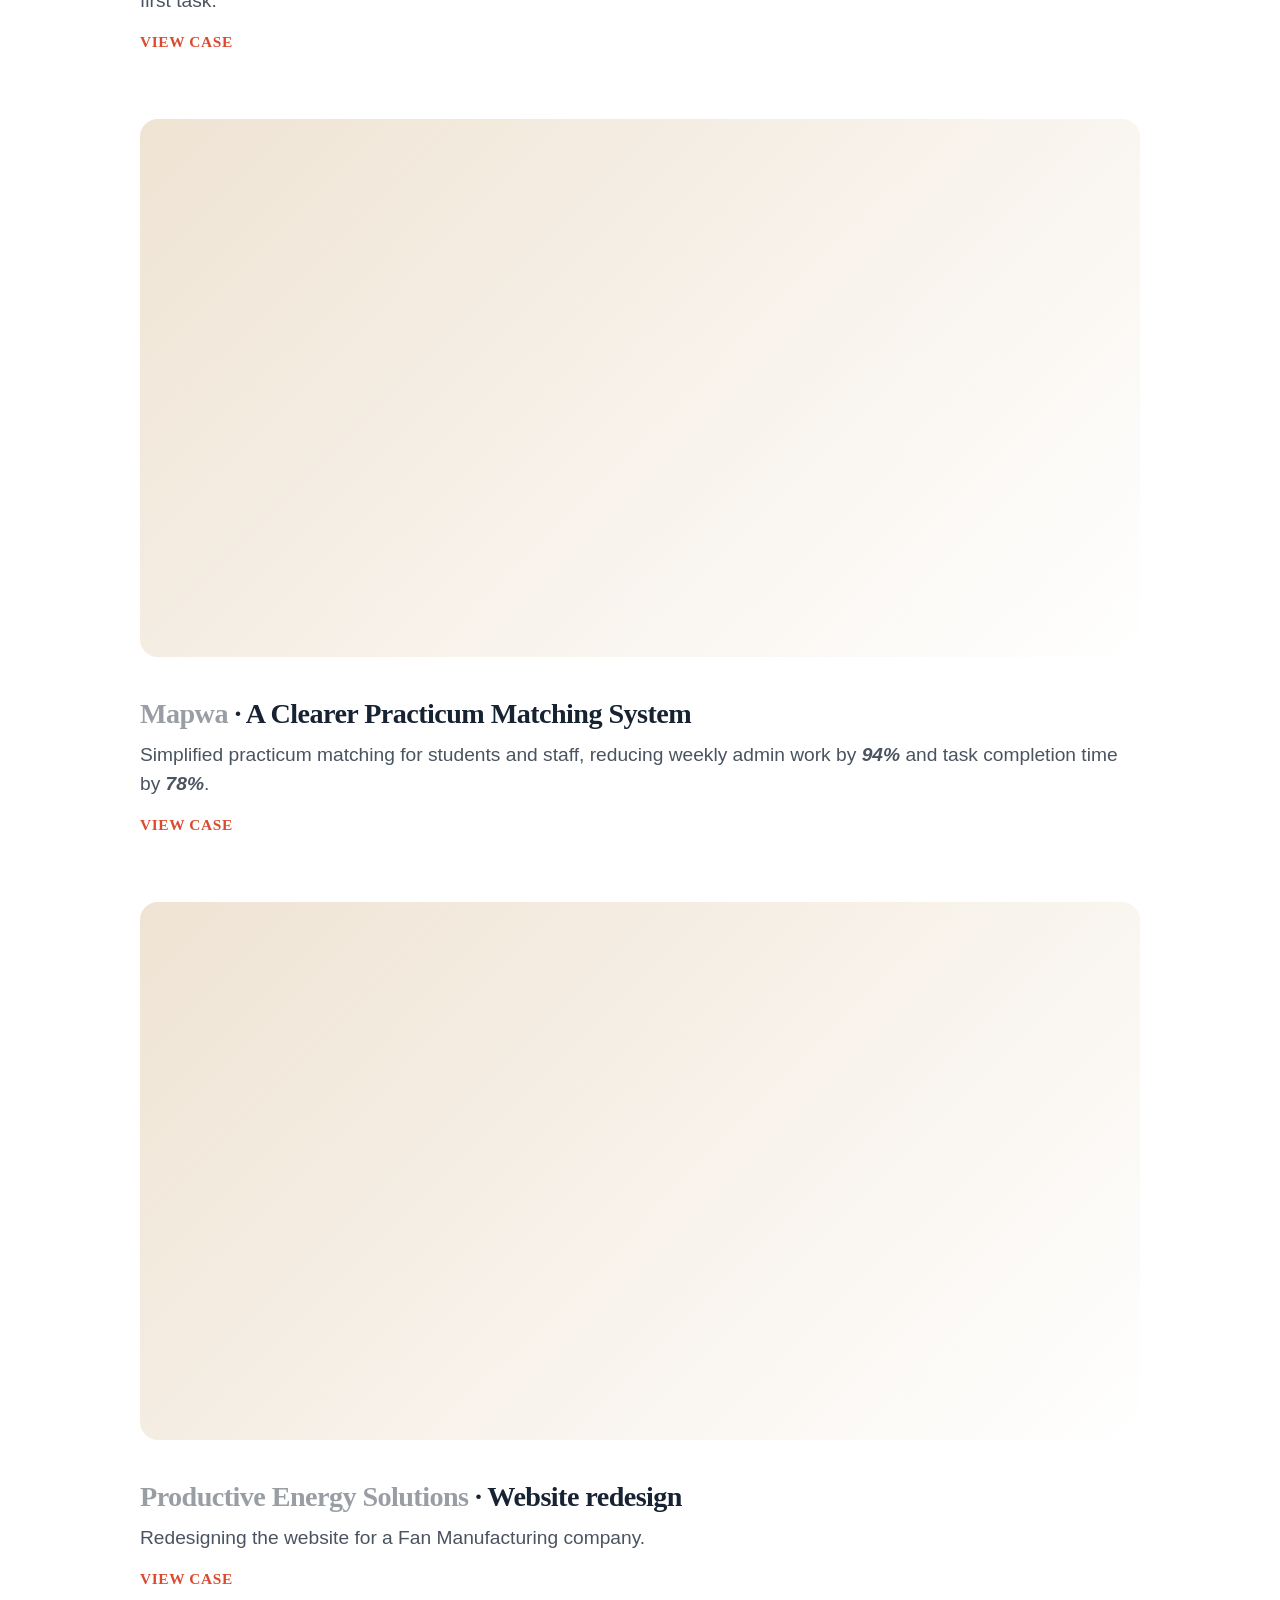
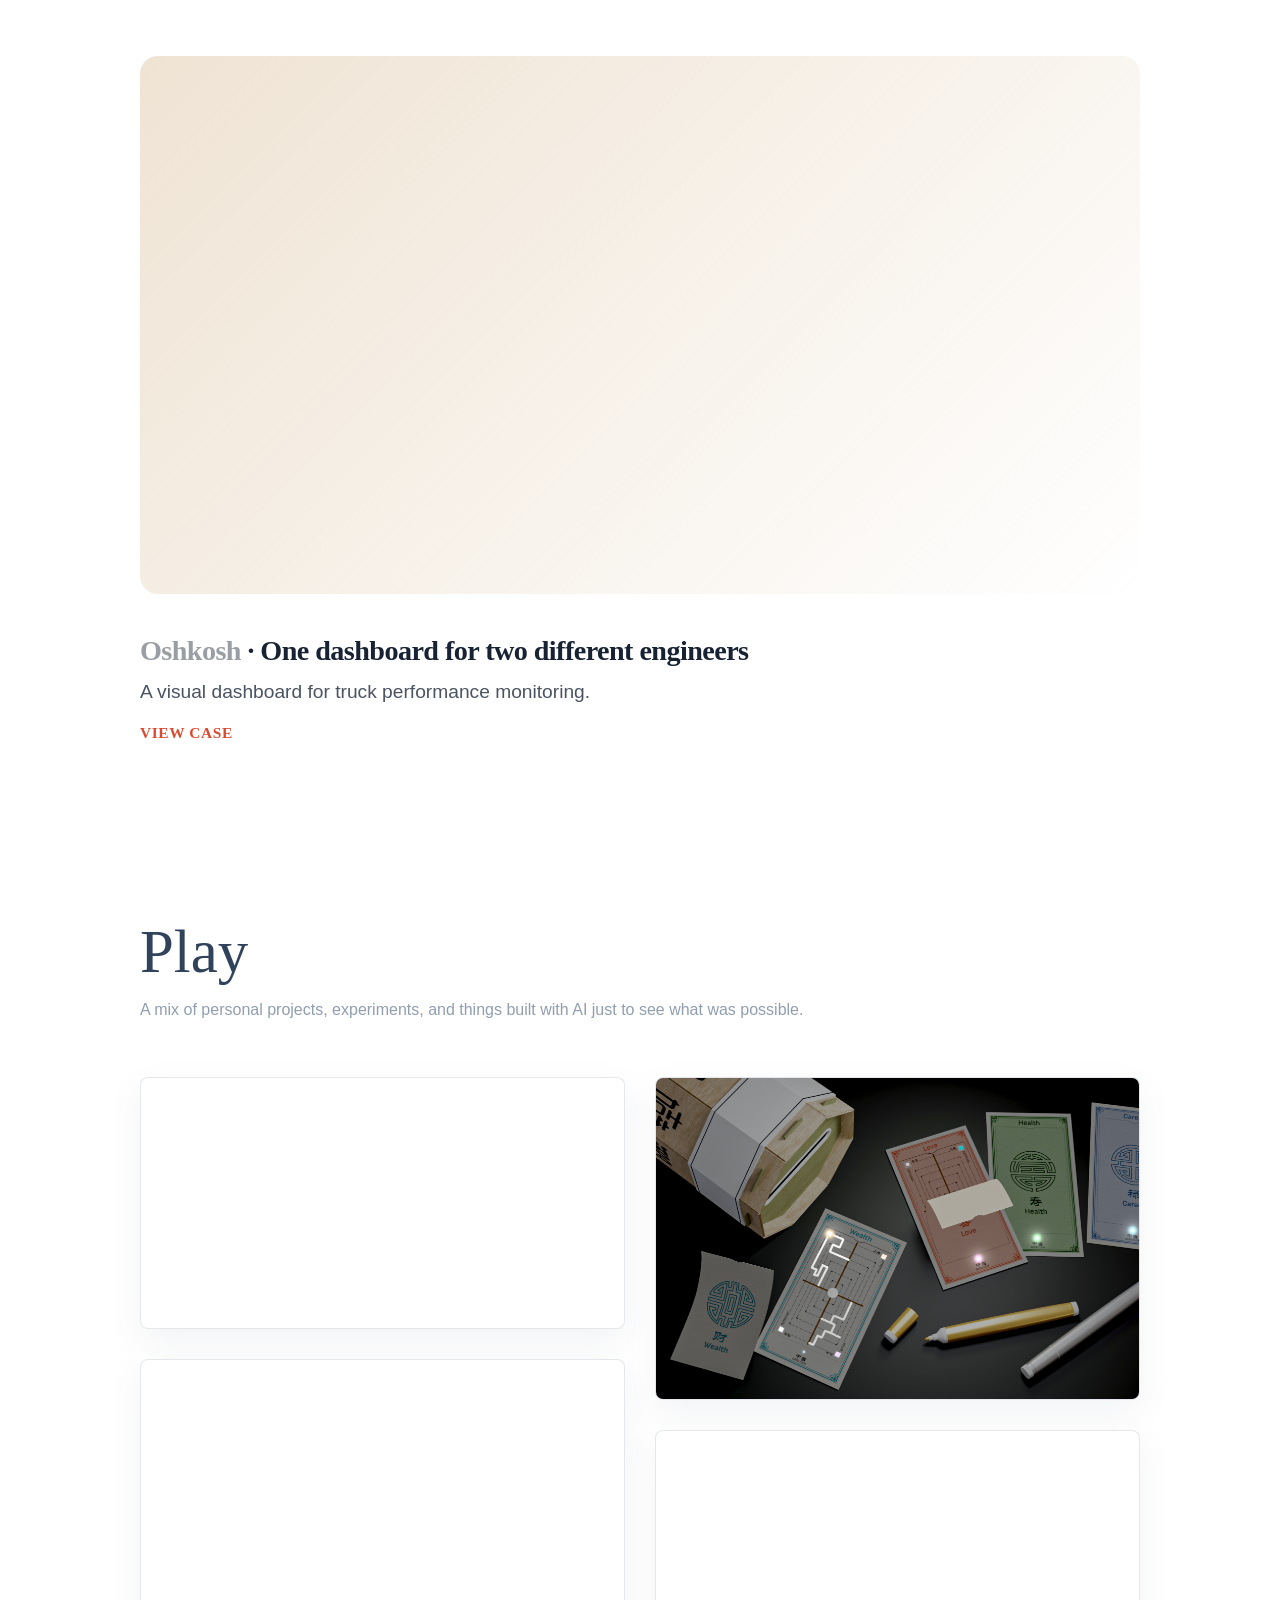
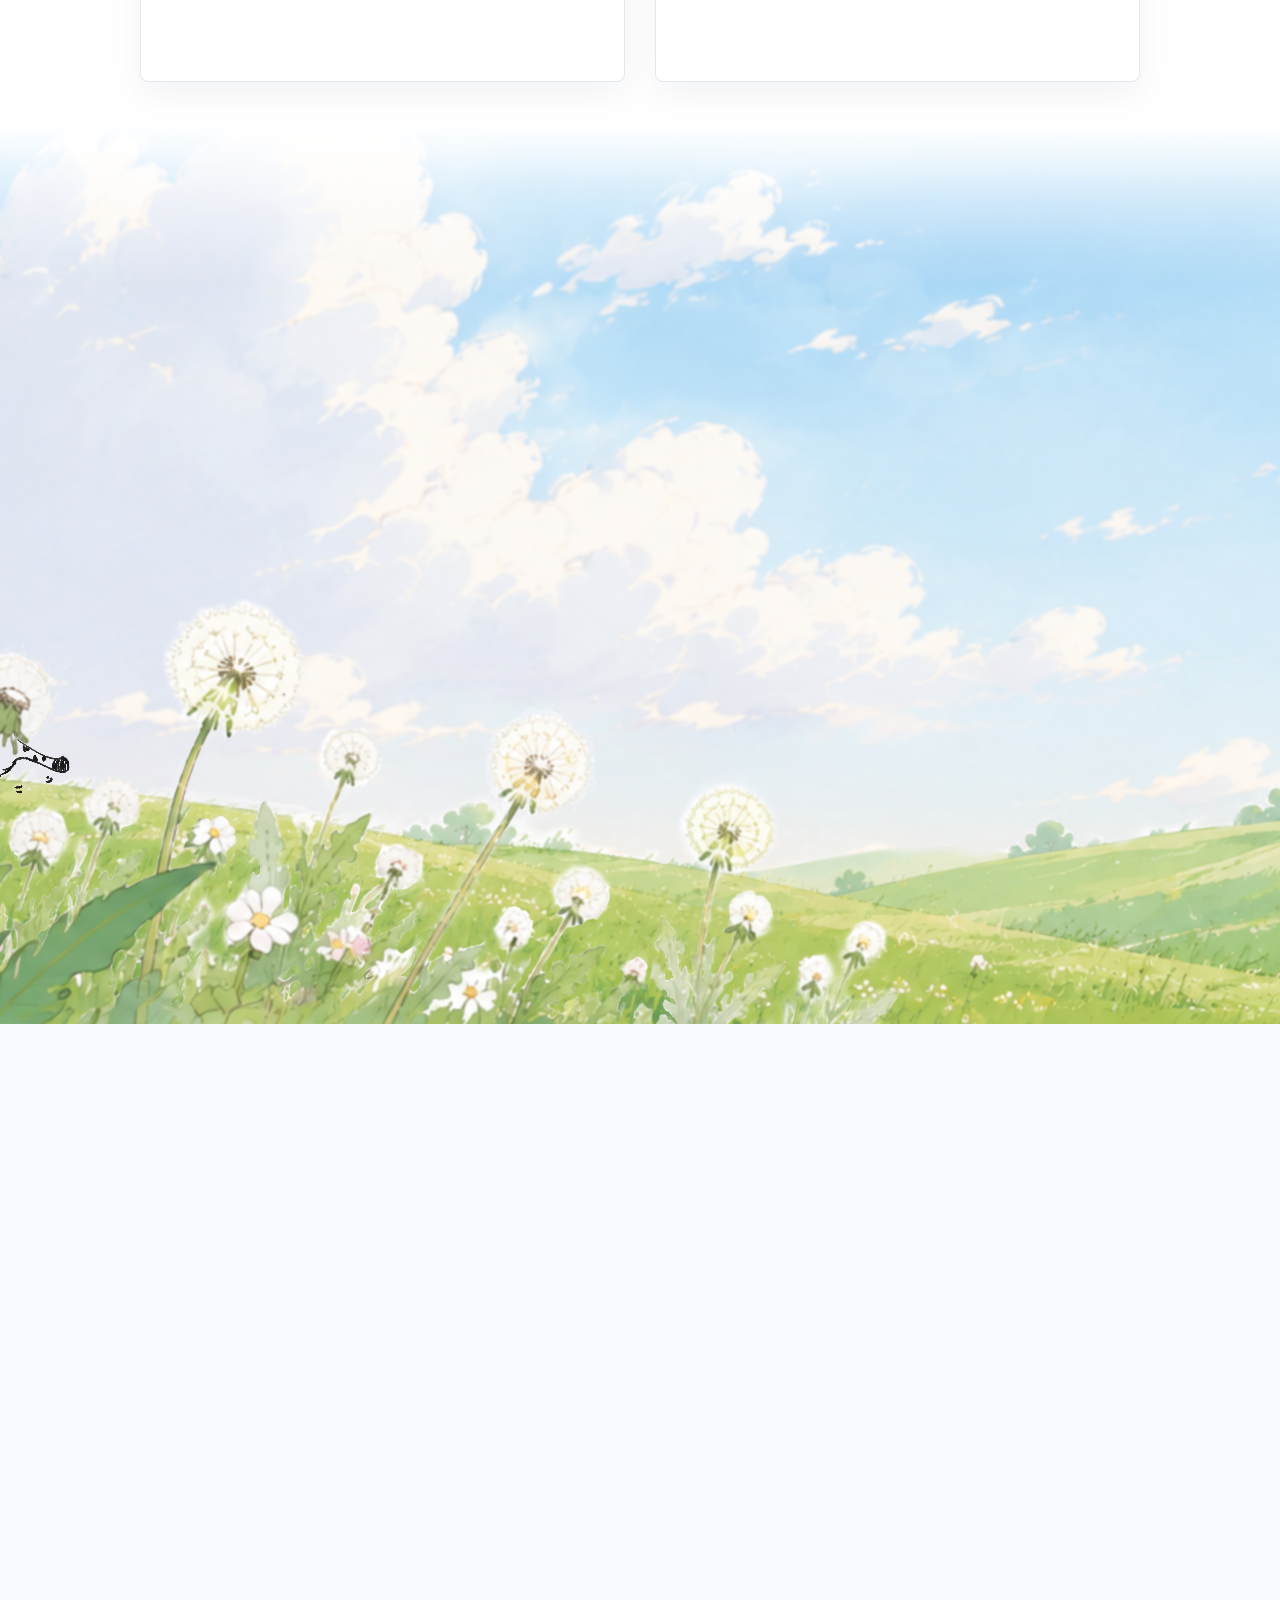
==== commit acce23b5: "Add Contentsquare analytics tracking" ====
--- a/index.html
+++ b/index.html
@@ -3,6 +3,7 @@
 <head>
   <!-- Google tag (gtag.js) -->
   <script async src="https://www.googletagmanager.com/gtag/js?id=G-DXSJGCDD3M"></script>
+  <script async src="https://t.contentsquare.net/uxa/ef27920feaa61.js"></script>
   <script>
     window.dataLayer = window.dataLayer || [];
     function gtag(){dataLayer.push(arguments);}
